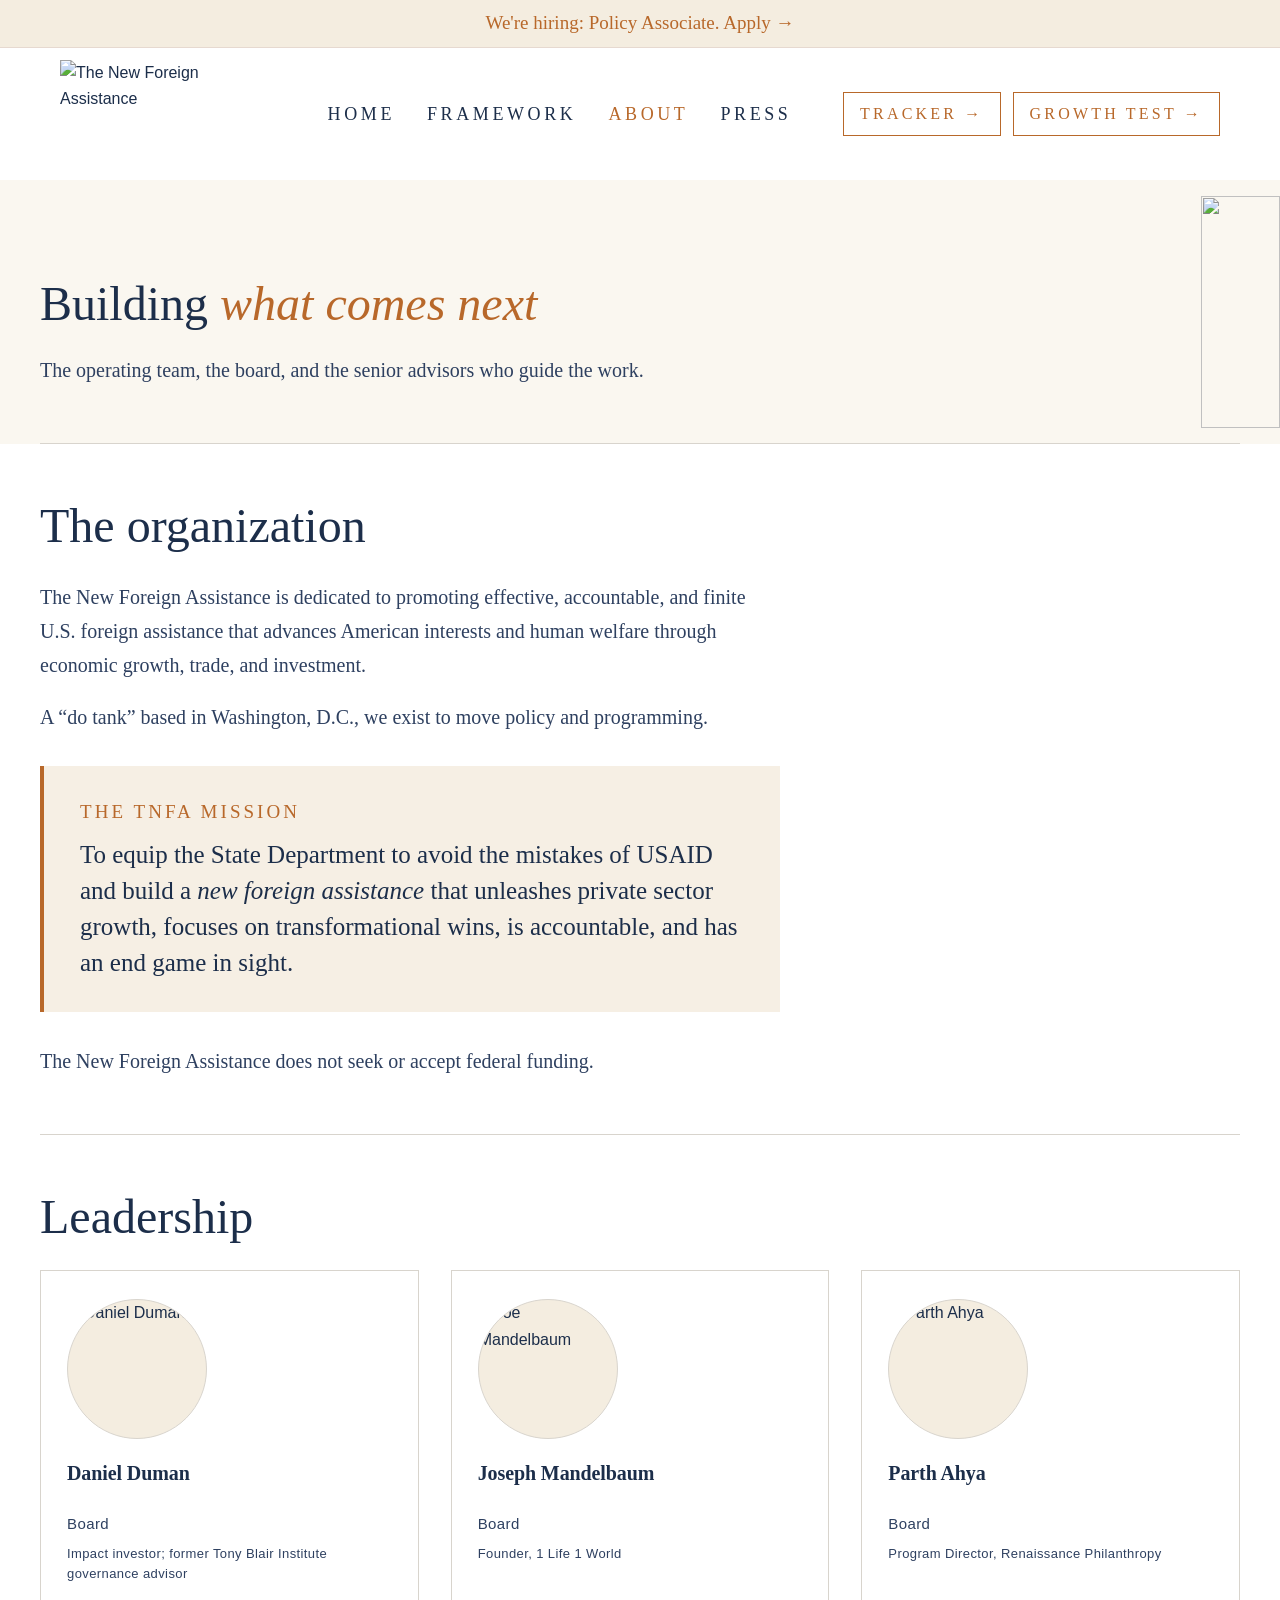
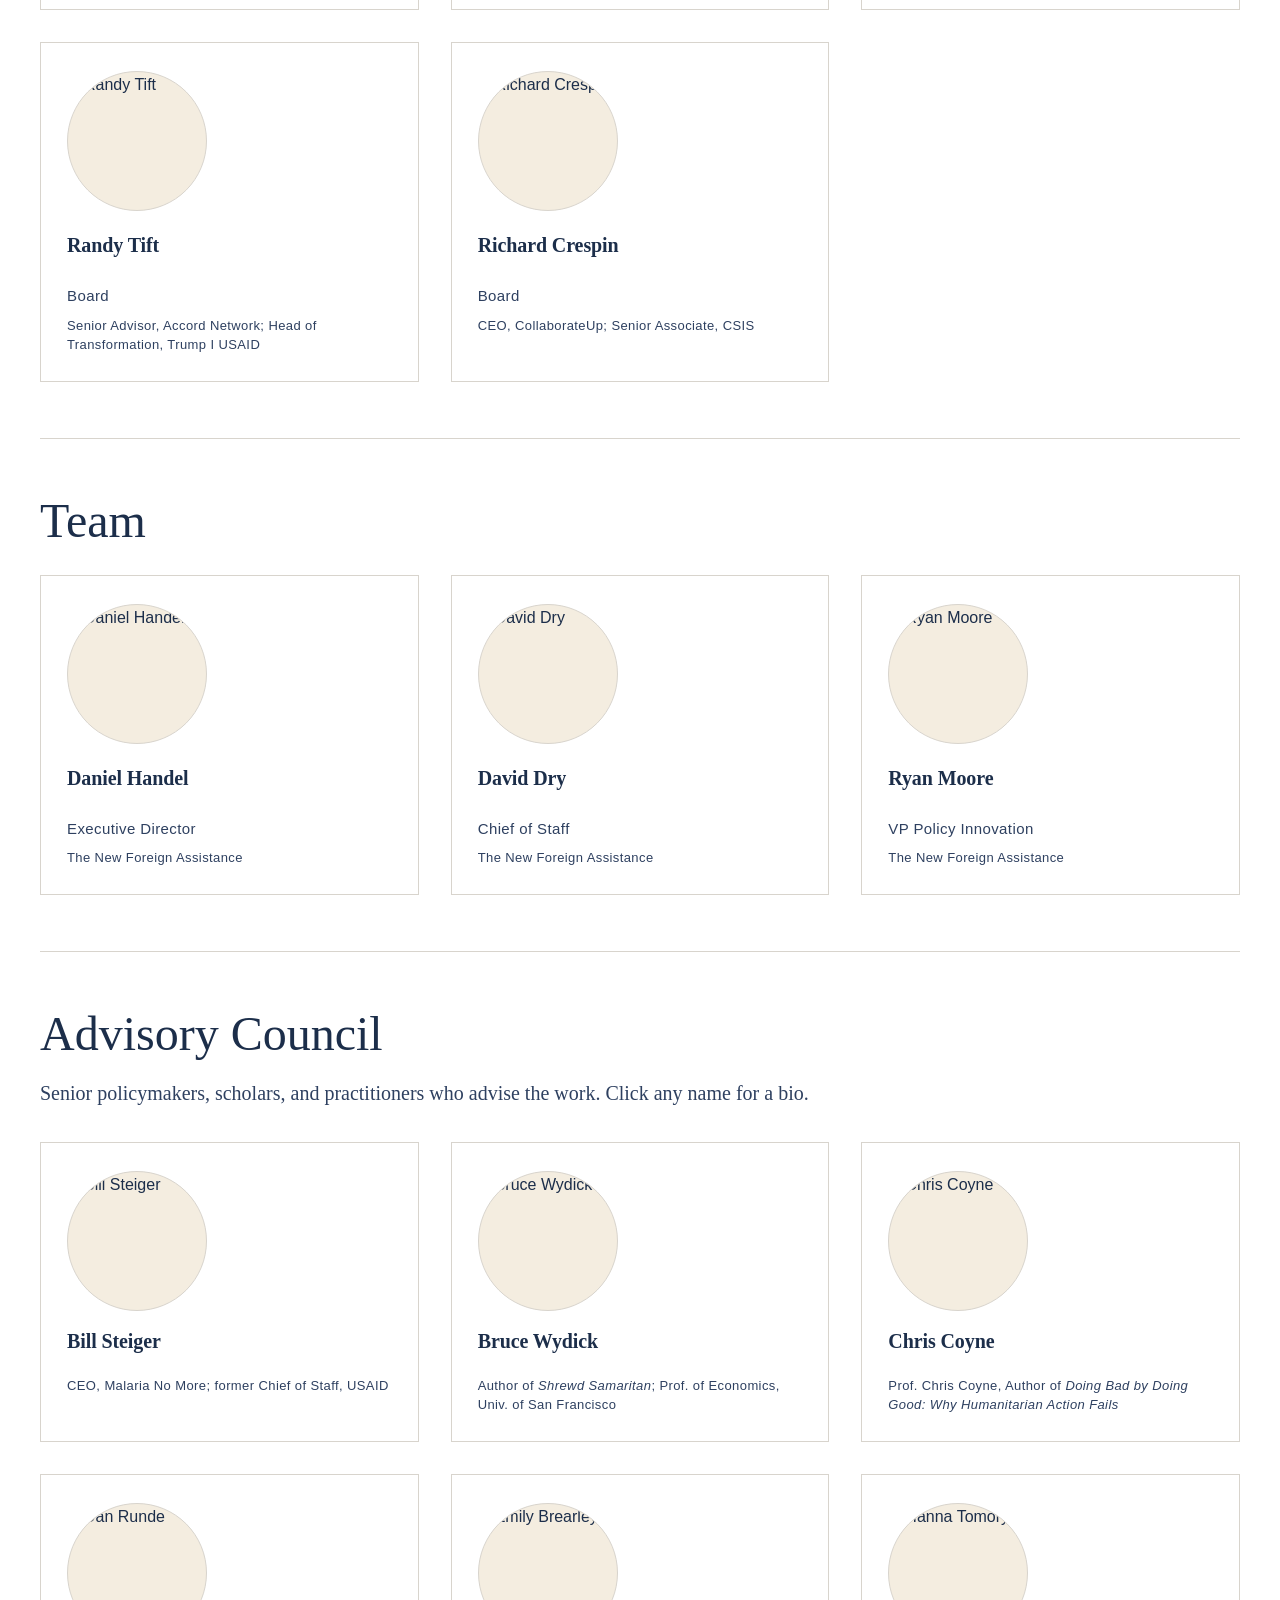
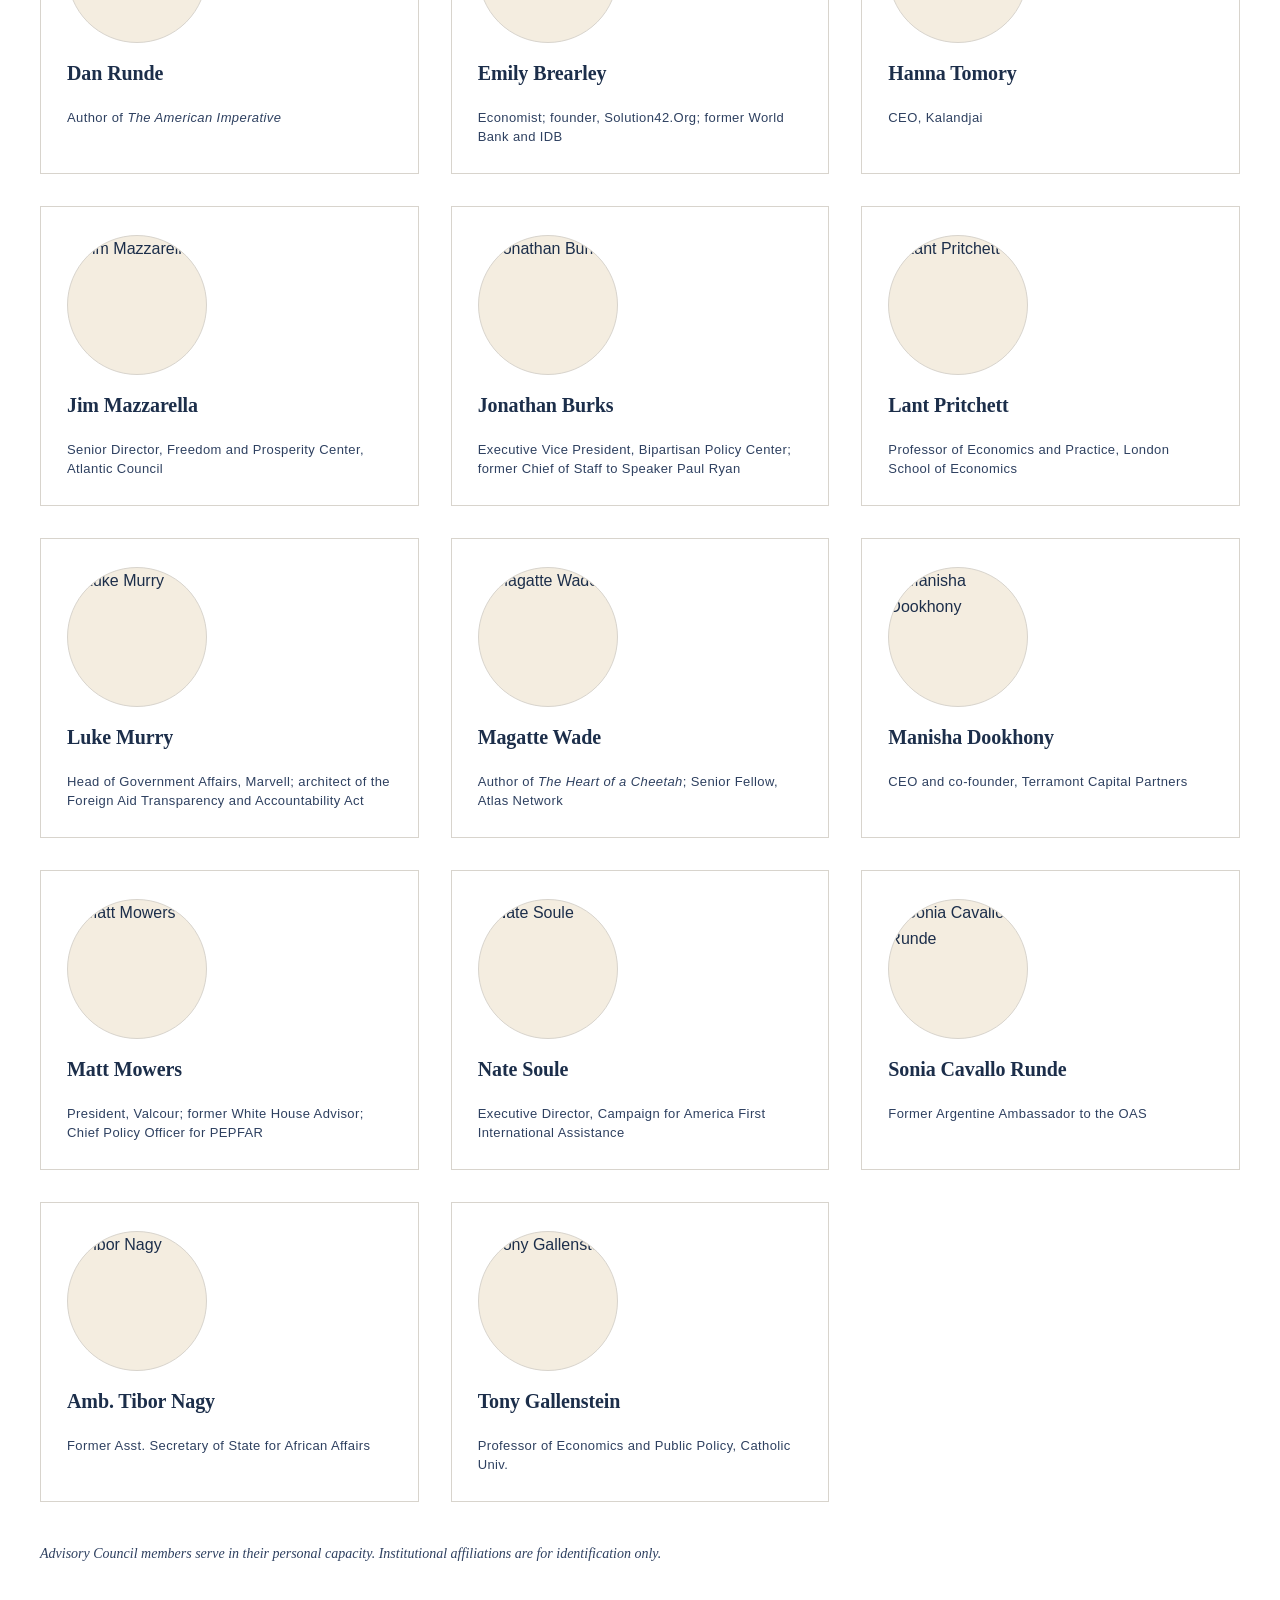
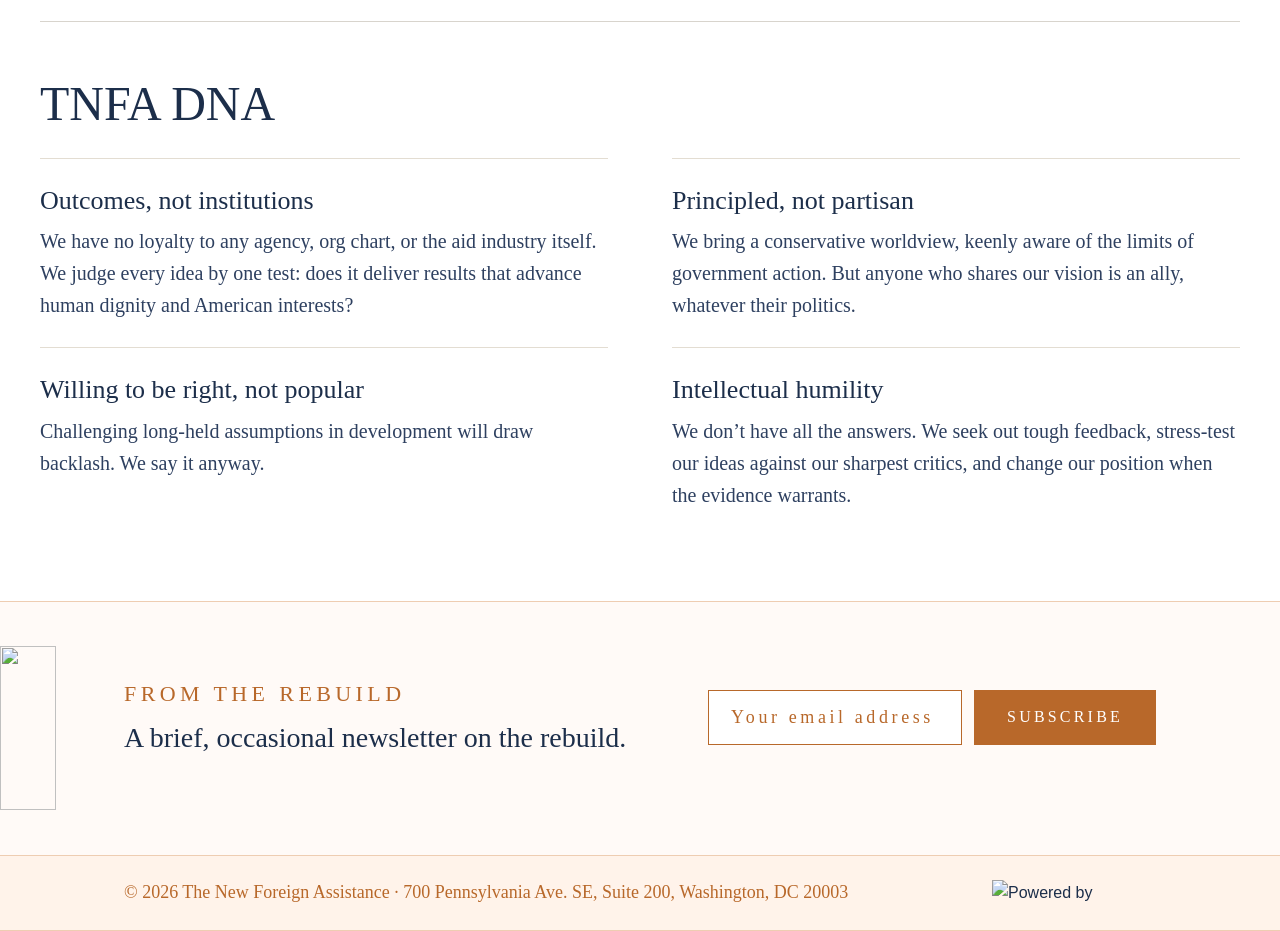
==== about.html @ 50e29a85 "A Growth Test button beside Tracker on every page, a Growth Test section on the home page, and a con" ====
<!DOCTYPE html>
<html lang="en">
<head>
<meta charset="UTF-8">
<script>document.documentElement.classList.add('js');</script>
<meta name="viewport" content="width=device-width, initial-scale=1.0">
<title>About — The New Foreign Assistance</title>
<link rel="canonical" href="https://thenewforeignassistance.org/about.html">
<meta name="description" content="The team, board, and advisory council behind The New Foreign Assistance — the conservative organization shaping U.S. foreign aid and foreign assistance policy under the current administration.">
<meta property="og:title" content="About — The New Foreign Assistance">
<meta property="og:description" content="The team, board, and advisory council behind The New Foreign Assistance — the conservative organization shaping U.S. foreign aid and foreign assistance policy under the current administration.">
<meta property="og:url" content="https://thenewforeignassistance.org/about.html">
<meta property="og:type" content="website">
<meta property="og:image" content="https://thenewforeignassistance.org/og-image.png">
<meta property="og:site_name" content="The New Foreign Assistance">
<meta name="twitter:card" content="summary_large_image">
<meta name="twitter:title" content="About — The New Foreign Assistance">
<meta name="twitter:description" content="The team, board, and advisory council behind The New Foreign Assistance — the conservative organization shaping U.S. foreign aid and foreign assistance policy under the current administration.">
<meta name="twitter:image" content="https://thenewforeignassistance.org/og-image.png">
<link rel="icon" type="image/jpeg" href="images/favicon-mark.jpg">
<link rel="apple-touch-icon" href="images/favicon-mark.jpg">
<link rel="preload" href="fonts/newsreader-normal-300700.woff2" as="font" type="font/woff2" crossorigin>
<link rel="preload" href="fonts/libertinus-serif-display-normal-400.woff2" as="font" type="font/woff2" crossorigin>
<link rel="stylesheet" href="css/styles.css">
<script src="js/analytics.js" defer></script>
<style>
  :root {
    --bg:       #faf7f0;
    --bg-alt:   #edeae4;
    --cream:    #fcf7eb;
    --bone:     #f4ede0;
    --white:    #ffffff;
    --ink:      #1c2e4a;
    --ink-light:#2e4060;
    --ink-dim:  #8a8a8a;
    --border:   #d8d4cd;
    --banner:   #1e3452;
    --amber:    #b8682a;
    --amber-mid:#9a5620;
    --amber-pale:#f5e6d4;
  }

  * { margin: 0; padding: 0; box-sizing: border-box; }
  html { scroll-behavior: smooth; }
  body {
    font-family: 'Inter', sans-serif;
    background: var(--bg);
    color: var(--ink);
    line-height: 1.65;
    -webkit-font-smoothing: antialiased;
  }

  /* ── HERO ── */
  .hero {
    background: var(--white);
    padding: 88px 40px 96px;
    border-bottom: 1px solid var(--border);
  }

  /* Hero right — tracker mini preview */
  .tracker-preview {
    background: var(--bg);
    border: 1px solid var(--border);
    border-radius: 6px;
    overflow: hidden;
  }

  /* ── SECTIONS ── */
  .section { padding: 64px 40px; }
  .section-inner { max-width: 1200px; margin: 0 auto; }
  .section-divider {
    border: none;
    border-top: 1px solid var(--border);
    max-width: 1200px;
    margin: 0 auto;
  }
  h2 {
    font-family: 'Newsreader', serif;
    font-size: 42px;
    font-weight: 500;
    line-height: 1.1;
    letter-spacing: normal;
    margin-bottom: 28px;
  }
  @media (min-width: 860px) {
    h2 { font-size: 48px; line-height: 1.08; }
  }

  /* ── MISSION ── */
  .mission-section { background: var(--bg); }

  /* ── PRINCIPLES ── */
  .principles-section { background: var(--white); }

  .principle-card {
    padding: 32px 26px;
    border-right: 1px solid var(--border);
    border-bottom: 1px solid var(--border);
    transition: background 0.15s;
  }
  .principle-card:hover { background: var(--bg); }
  .principle-card h3 {
    font-family: 'Newsreader', serif;
    font-size: 20px;
    font-weight: 600;
    line-height: 1.3;
    letter-spacing: -0.2px;
    margin-bottom: 12px;
    color: var(--ink);
  }
  .principle-num {
    font-family: 'Newsreader', serif;
    font-style: italic;
    font-weight: 500;
    color: var(--amber);
    margin-right: 0.35em;
    letter-spacing: -0.2px;
  }
  .principle-card p { font-size: 20px; color: var(--ink-light); line-height: 1.7; }

  /* Tracker-card principles */
  .principles-cards { display: flex; flex-direction: column; gap: 8px; }

  /* ── TRACKER CALLOUT ── */
  .tracker-callout-section { background: var(--bg); }

  /* ── WRITING ── */
  .writing-section { background: var(--bg); }

  /* ── ABOUT ── */
  .about-section { background: var(--white); }

  /* ── CONTACT ── */
  .contact-section {
    background: var(--bg-alt);
    padding: 72px 40px;
    text-align: center;
    border-top: 1px solid var(--border);
    border-bottom: 1px solid var(--border);
  }

  /* ── FOOTER ── */
  footer.legacy-footer {
    background: var(--bg);
    padding: 22px 40px;
    text-align: center;
    font-family: 'IBM Plex Mono', monospace;
    font-size: 10px;
    color: var(--ink-dim);
    letter-spacing: 0.5px;
  }

  /* ── FADE ── */
  html.js .fade-up {
    opacity: 0;
    transform: translateY(20px);
    transition: opacity 0.6s ease, transform 0.6s ease;
  }
  html.js .fade-up.visible { opacity: 1; transform: translateY(0); }

  /* ── MOBILE ── */
  @media (max-width: 860px) {
    .hero { padding: 56px 20px 64px; }
    .hero-inner { grid-template-columns: 1fr; gap: 40px; }
    .section { padding: 56px 20px; }
    .mission-grid, .about-grid { grid-template-columns: 1fr; gap: 40px; }
    .principles-grid { grid-template-columns: 1fr; }
    .pub-list li { grid-template-columns: 1fr; gap: 6px; }
    .contact-section { padding: 56px 20px; }
  }

  /* ── MISSION IDEA BLOCKS (right side) ── */
  .idea-block { padding: 26px 0; border-bottom: 1px solid var(--border); }

  /* ── ABOUT (org-first) ── */
  .org-prose { max-width: 740px; margin-bottom: 56px; }
  .org-prose p {
    font-family: 'Newsreader', serif;
    font-size: 20px;
    line-height: 1.7;
    color: var(--ink-light);
    margin-bottom: 18px;
  }
  .org-prose p:last-child { margin-bottom: 0; }

  /* ── BOARD ── */
  .board-block {
    padding-top: 56px;
    border-top: 1px solid var(--border);
    margin-bottom: 56px;
  }
  .board-block h2 { margin-top: 0; }
  /* Shared box for Leadership, Team, and Advisory Council cards. */
  .person-grid {
    display: grid;
    grid-template-columns: repeat(auto-fit, minmax(280px, 1fr));
    gap: 32px;
  }
  .board-role {
    font-family: 'Inter', sans-serif;
    font-size: 15px;
    font-weight: 500;
    letter-spacing: 0.4px;
    text-transform: none;
    color: var(--ink-light);
    margin-top: 4px;
  }
  .board-role-sub {
    font-family: 'Inter', sans-serif;
    font-size: 13px;
    font-weight: 500;
    color: var(--ink-light);
    letter-spacing: 0.4px;
    display: block;
    margin-top: 7px;
    line-height: 1.5;
  }
  .board-name {
    font-family: 'Newsreader', serif;
    font-size: 20px;
    font-weight: 600;
    color: var(--ink);
    letter-spacing: -0.1px;
  }

  /* ── ADVISORY BLOCK (nested under About) ── */
  .advisory-block {
    padding-top: 56px;
    border-top: 1px solid var(--border);
    margin-top: 56px;
  }
  .advisory-block h2 { margin-top: 0; }
  .advisory-block .advisory-intro { margin: -12px 0 32px; }

  /* ── FORTHCOMING PUB ── */
  .pub-forthcoming {
    color: var(--ink) !important;
    cursor: default;
    border-bottom: 1px dashed var(--border);
    padding-bottom: 1px;
  }

  /* ── MISSION BOX ── */
  .mission-box { margin: 32px 0; padding: 24px 26px; background: #f6efe4; border-left: 4px solid #b8682a; }
  .org-prose .mission-box__label { margin: 0 0 8px; font-family: 'Libertinus Serif Display', 'Newsreader', serif; font-size: 17px; letter-spacing: .16em; text-transform: uppercase; color: #b8682a; }
  .org-prose .mission-box__text { margin: 0; font-family: 'Newsreader', serif; font-size: 22px; line-height: 1.45; color: #1c2e4a; }
  @media (min-width: 860px) { .mission-box { padding: 30px 36px; } .org-prose .mission-box__label { font-size: 19px; } .org-prose .mission-box__text { font-size: 25px; } }
  /* ── TNFA DNA ── */
  .dna-list { display: grid; gap: 0; border-top: 1px solid #e3ddd2; }
  .dna-item { padding: 22px 0; border-bottom: 1px solid #e3ddd2; }
  .dna-item h3 { margin: 0 0 8px; font-family: 'Newsreader', serif; font-weight: 500; font-size: 22px; line-height: 1.25; color: #1c2e4a; }
  .dna-item p { margin: 0; font-family: 'Newsreader', serif; font-size: 18px; line-height: 1.6; color: var(--ink-light); }
  @media (min-width: 860px) {
    .dna-list { grid-template-columns: 1fr 1fr; column-gap: 64px; border-top: 0; }
    .dna-item { padding: 26px 0; border-top: 1px solid #e3ddd2; border-bottom: 0; }
    .dna-item h3 { font-size: 26px; }
    .dna-item p { font-size: 20px; }
  }
  /* ── ADVISORY COUNCIL ── */
  .advisory-section { background: var(--bone); }
  .advisory-intro {
    font-family: 'Newsreader', serif;
    font-size: 20px;
    line-height: 1.7;
    color: var(--ink-light);
    max-width: 960px;
    text-wrap: balance;
    margin-bottom: 48px;
  }
  .advisor-grid { margin-bottom: 40px; }
  .person-card {
    background: transparent;
    border: 1px solid var(--border);
    border-radius: 0;
    padding: 28px 26px 26px;
    text-align: left;
    cursor: pointer;
    font: inherit;
    transition: border-color .18s ease, background .18s ease;
    display: flex;
    flex-direction: column;
    align-items: stretch;
    gap: 18px;
  }
  .person-card > .person-photo { align-self: flex-start; }
  .person-card:hover,
  .flip-card:hover .person-card,
  .flip-card:hover .flip-card-back {
    border-color: var(--amber);
    background: rgba(184,104,42,0.03);
  }
  .advisor-card:focus-visible {
    outline: 2px solid var(--amber);
    outline-offset: 3px;
  }
  .person-photo {
    width: 140px;
    height: 140px;
    border-radius: 50%;
    background: var(--bone);
    border: 1px solid var(--border);
    flex-shrink: 0;
    object-fit: cover;
    display: block;
    transition: background .18s ease, border-color .18s ease;
  }
  .advisor-avatar {
    display: flex;
    align-items: center;
    justify-content: center;
    overflow: hidden;
  }
  .advisor-avatar img {
    width: 100%;
    height: 100%;
    object-fit: cover;
    display: block;
  }
  .person-card:hover .person-photo,
  .flip-card:hover .person-photo {
    background: var(--white);
    border-color: var(--amber);
  }
  .advisor-initials {
    font-family: 'Newsreader', serif;
    font-size: 38px;
    font-weight: 600;
    color: var(--ink);
    letter-spacing: -0.3px;
  }
  .advisor-name {
    font-family: 'Newsreader', serif;
    font-size: 20px;
    font-weight: 600;
    color: var(--ink);
    line-height: 1.25;
    letter-spacing: -0.1px;
  }
  .advisor-affil {
    font-family: 'Inter', sans-serif;
    font-size: 13px;
    font-weight: 500;
    letter-spacing: 0.4px;
    text-transform: none;
    color: var(--ink-light);
    line-height: 1.5;
    margin-top: 4px;
  }
  .advisory-footnote {
    font-family: 'Newsreader', serif;
    font-size: 14px;
    color: var(--ink-light);
    font-style: italic;
    margin-top: 16px;
  }

  /* ── ADVISOR MODAL ── */
  .advisor-modal {
    position: fixed;
    inset: 0;
    z-index: 1000;
    display: none;
    align-items: center;
    justify-content: center;
    padding: 24px;
  }
  .advisor-modal.open { display: flex; }
  .modal-backdrop {
    position: absolute;
    inset: 0;
    background: rgba(28,46,74,0.55);
    backdrop-filter: blur(2px);
    cursor: pointer;
  }
  .modal-card {
    position: relative;
    background: var(--white);
    border-radius: 8px;
    max-width: 520px;
    width: 100%;
    max-height: 85vh;
    overflow-y: auto;
    padding: 40px 36px 32px;
    box-shadow: 0 20px 60px rgba(28,46,74,0.25);
    animation: modalRise .25s cubic-bezier(.2,.7,.2,1);
  }
  @keyframes modalRise {
    from { opacity: 0; transform: translateY(12px); }
    to { opacity: 1; transform: translateY(0); }
  }
  .modal-close {
    position: absolute;
    top: 12px;
    right: 12px;
    background: transparent;
    border: none;
    width: 36px;
    height: 36px;
    font-size: 24px;
    line-height: 1;
    color: var(--ink-light);
    cursor: pointer;
    border-radius: 4px;
    transition: background .15s ease, color .15s ease;
  }
  .modal-close:hover { background: var(--bone); color: var(--ink); }
  @media (max-width: 600px) {
    .advisor-modal { padding: 12px; }
    .modal-card { padding: 24px 20px 20px; max-height: 90vh; }
    .modal-avatar { width: 96px; height: 96px; }
    .modal-avatar .advisor-initials { font-size: 32px; }
    .modal-name { font-size: 22px !important; }
    .modal-bio { font-size: 15px !important; line-height: 1.55; }
    .modal-close { width: 40px; height: 40px; font-size: 28px; }
  }
  .modal-avatar {
    width: 140px;
    height: 140px;
    border-radius: 50%;
    background: var(--bone);
    border: 1px solid var(--border);
    display: flex;
    align-items: center;
    justify-content: center;
    overflow: hidden;
    margin-bottom: 20px;
  }
  .modal-avatar img { width: 100%; height: 100%; object-fit: cover; display: block; }
  .modal-avatar .advisor-initials { font-size: 42px; }
  .modal-name {
    font-family: 'Newsreader', serif;
    font-size: 26px;
    font-weight: 700;
    color: var(--ink);
    letter-spacing: -0.3px;
    margin-bottom: 4px;
  }
  .modal-affil {
    font-family: 'Inter', sans-serif;
    font-size: 12px;
    font-weight: 500;
    letter-spacing: 0.7px;
    text-transform: uppercase;
    color: var(--amber-mid);
    margin-bottom: 20px;
  }
  .modal-bio {
    font-family: 'Newsreader', serif;
    font-size: 16px;
    line-height: 1.65;
    color: var(--ink-light);
  }
  .modal-placeholder {
    margin-top: 16px;
    font-family: 'Inter', sans-serif;
    font-size: 12px;
    font-style: italic;
    color: var(--ink-light);
    opacity: 0.7;
  }

  /* ── MISSION MASTHEAD ── */
  .mission-masthead {
    font-family: 'Newsreader', serif;
    font-size: clamp(28px, 4.4vw, 52px);
    font-weight: 500;
    line-height: 1.18;
    letter-spacing: -0.6px;
    color: var(--ink);
    margin: 20px 0 64px;
    max-width: 1050px;
  }
  @media (max-width: 720px) {
    .diagnosis-grid { grid-template-columns: 1fr; gap: 32px; }
  }

  /* ── PUBLICATIONS ── */
  .publications-intro {
    font-family: 'Newsreader', serif;
    font-size: 20px;
    line-height: 1.7;
    color: var(--ink-light);
    max-width: 720px;
    margin-bottom: 56px;
  }

  /* Documents */
  .cover-navy  { background: var(--ink); border-color: var(--ink); }

  /* ── FOOTER ── */
  .site-footer {
    background: var(--ink);
    color: var(--cream);
    padding: 72px 40px 36px;
    margin: 0;
  }
  .footer-inner {
    max-width: 1200px;
    margin: 0 auto;
  }
  .footer-newsletter {
    padding-bottom: 40px;
    border-bottom: 1px solid rgba(252,247,235,0.12);
    margin-bottom: 28px;
  }
  .legacy-newsletter-eyebrow {
    font-family: 'Inter', sans-serif;
    font-size: 10px;
    font-weight: 500;
    letter-spacing: 0.7px;
    text-transform: uppercase;
    color: var(--ink-light);
    margin-bottom: 16px;
  }
  .legacy-newsletter-headline {
    font-family: 'Newsreader', serif;
    font-size: clamp(22px, 2.8vw, 30px);
    font-weight: 500;
    line-height: 1.22;
    letter-spacing: -0.3px;
    color: var(--cream);
    margin: 0 0 26px;
    max-width: 640px;
  }
  .legacy-newsletter-form {
    display: flex;
    gap: 10px;
    flex-wrap: wrap;
    max-width: 500px;
  }
  .legacy-newsletter-input {
    flex: 1;
    min-width: 220px;
    font-family: 'Inter', sans-serif;
    font-size: 14px;
    padding: 13px 16px;
    background: rgba(252,247,235,0.06);
    border: 1px solid rgba(252,247,235,0.18);
    color: var(--cream);
    border-radius: 4px;
    transition: border-color .15s ease, background .15s ease;
  }
  .legacy-newsletter-input::placeholder { color: rgba(252,247,235,0.4); }
  .legacy-newsletter-input:focus {
    outline: none;
    border-color: var(--amber);
    background: rgba(252,247,235,0.10);
  }
  .legacy-newsletter-submit {
    font-family: 'IBM Plex Mono', monospace;
    font-size: 12px;
    letter-spacing: 1.2px;
    text-transform: uppercase;
    padding: 13px 22px;
    background: var(--amber);
    color: var(--ink);
    border: none;
    border-radius: 4px;
    cursor: pointer;
    font-weight: 500;
    transition: background .15s ease, transform .15s ease;
  }
  .legacy-newsletter-submit:hover {
    background: #cf7d36;
    transform: translateY(-1px);
  }
  .legacy-newsletter-thanks {
    font-family: 'Inter', sans-serif;
    font-size: 14px;
    color: var(--amber-mid);
    margin-top: 14px;
    display: none;
  }
  .legacy-newsletter-thanks.show { display: block; }
  .footer-bottom {
    font-family: 'IBM Plex Mono', monospace;
    font-size: 11px;
    letter-spacing: 0.5px;
    color: rgba(252,247,235,0.55);
    display: flex;
    gap: 10px;
    flex-wrap: wrap;
    align-items: center;
  }
  .footer-sep { opacity: 0.4; }
  /* Shared footer helpers (match home/framework) */
  @media (min-width: 1280px) { .nl-oneline { white-space: nowrap; } }
  .balance-wrap { text-wrap: balance; }
  /* Footer legal line: break only between org and address on desktop; org / street / city on mobile */
  .footer-legal { letter-spacing: normal !important; }
  .footer-legal .fl-chunk { white-space: nowrap; }
  @media (min-width: 860px) { .footer-legal .fl-addr { white-space: nowrap; } }
  @media (max-width: 859px) { .footer-legal { font-size: 15px !important; } }
  .intro-stripes { display: none; }
  @media (min-width: 860px) { .intro-stripes { display: block; } }
</style>

<style>
  /* ── PAGE INTROS (shared) ── */
  .page-intro {
    padding: 80px 40px 56px;
    background: var(--bg);
  }
  .page-intro-inner {
    max-width: 1200px;
    margin: 0 auto;
  }
  .page-h1 {
    font-family: 'Newsreader', serif;
    font-size: 42px;
    font-weight: 500;
    line-height: 1.1;
    letter-spacing: normal;
    color: var(--ink);
    margin: 18px 0 24px;
  }
  @media (min-width: 860px) {
    .page-h1 { font-size: 48px; line-height: 1.08; }
  }
  .page-h1 em {
    font-style: italic;
    color: var(--amber);
    font-weight: 500;
  }
  .page-lead {
    font-family: 'Newsreader', serif;
    font-size: 20px;
    line-height: 1.7;
    color: var(--ink-light);
    max-width: 720px;
  }
  @media (max-width: 720px) {
    .page-intro { padding: 56px 20px 40px; }
  }

  /* ── AGENDA PAGE ── */
  .agenda-section {
    padding: 80px 40px;
    border-top: 1px solid var(--border);
  }
  .agenda-section.intro-block {
    background: var(--bone);
    border-top: none;
  }
  .agenda-inner {
    max-width: 880px;
    margin: 0 auto;
  }
  .roman-numeral {
    font-family: 'Newsreader', serif;
    font-style: italic;
    font-size: clamp(48px, 6vw, 76px);
    line-height: 1;
    color: var(--amber);
    margin-bottom: 18px;
    letter-spacing: -0.5px;
    font-weight: 400;
  }
  .agenda-subsection .letter {
    font-family: 'IBM Plex Mono', monospace;
    font-size: 11px;
    color: var(--amber-mid);
    letter-spacing: 1.8px;
    margin-bottom: 8px;
    text-transform: uppercase;
  }
  @media (max-width: 720px) {
    .agenda-section { padding: 56px 20px; }
  }

  /* About section: real top padding for breathing room between header and "The Organization" */
  .about-section { padding-top: 56px; }
  .about-section > .section-inner > h2:first-child { margin-top: 0; }

  /* ── WORK BLOCK (From Principle to Policy) ── */
  .work-block {
    padding-top: 56px;
    border-top: 1px solid var(--border);
    margin-top: 56px;
    margin-bottom: 56px;
  }
  .work-block h2 { margin-top: 0; }
  .work-intro {
    font-family: 'Newsreader', serif;
    font-size: 20px;
    line-height: 1.7;
    color: var(--ink-light);
    max-width: 640px;
    margin: -12px 0 32px;
  }
  .work-block .principles-grid {
    border-left: 1px solid var(--border);
    border-top: 1px solid var(--border);
  }

  /* ── LEADERSHIP FLIP CARDS ── */
  .flip-card {
    background: transparent;
    border: none;
    padding: 0;
    perspective: 1000px;
    font: inherit;
    cursor: pointer;
    width: 100%;
    height: 100%;
    display: flex;
    flex-direction: column;
    align-self: stretch;
  }
  .flip-card:focus-visible {
    outline: 2px solid var(--amber);
    outline-offset: 3px;
  }
  .flip-card-inner {
    position: relative;
    display: flex;
    flex-direction: column;
    flex: 1 1 auto;
    width: 100%;
    height: 100%;
    transition: transform 0.65s cubic-bezier(.2,.7,.2,1);
    transform-style: preserve-3d;
  }
  .flip-card.flipped .flip-card-inner { transform: rotateY(180deg); }
  .flip-card-front {
    position: relative;
    flex: 1 1 auto;
    -webkit-backface-visibility: hidden;
    backface-visibility: hidden;
    justify-content: flex-start;
  }
  .flip-card-back {
    position: absolute;
    inset: 0;
    border: 1px solid var(--border);
    border-radius: 0;
    padding: 28px 26px 26px;
    background: var(--bone);
    -webkit-backface-visibility: hidden;
    backface-visibility: hidden;
    display: flex;
    flex-direction: column;
    justify-content: flex-start;
    text-align: left;
    transition: border-color .18s ease, background .18s ease;
    transform: rotateY(180deg);
    overflow-y: auto;
  }
  .flip-card-front .board-text {
    display: flex;
    flex-direction: column;
    gap: 18px;
    flex: none;
    min-width: 0;
  }
  .flip-card-front .board-name {
    font-family: 'Newsreader', serif;
    font-size: 20px;
    font-weight: 600;
    color: var(--ink);
    letter-spacing: -0.1px;
  }
  .flip-back-name {
    font-family: 'Newsreader', serif;
    font-size: 15px;
    font-weight: 600;
    color: var(--ink);
    margin-bottom: 8px;
    letter-spacing: -0.1px;
    padding-bottom: 8px;
    border-bottom: 1px solid var(--border);
  }
  .flip-back-bio {
    font-family: 'Newsreader', serif;
    font-size: 13px;
    line-height: 1.5;
    color: var(--ink);
    margin: 0;
  }
  .flip-back-bio em { font-style: italic; }
  .flip-card:focus-visible {
    outline: 2px solid var(--amber);
    outline-offset: 4px;
    border-radius: 6px;
  }
</style>
<style id="design-polish">
  /* ── DESIGN POLISH (craft layer) ── */
  html { scroll-behavior: smooth; }
  body { -webkit-font-smoothing: antialiased; -moz-osx-font-smoothing: grayscale; text-rendering: optimizeLegibility; }
  h1, h2, h3 { text-wrap: balance; }
  p { text-wrap: pretty; }
  [id] { scroll-margin-top: 5.5rem; }
  @media (min-width: 860px) {
    [id] { scroll-margin-top: 9.5rem; }
  }
  ::selection { background: var(--amber); color: #fff; }
  a:focus-visible, button:focus-visible, input:focus-visible, [tabindex]:focus-visible {
    outline: 2px solid var(--amber); outline-offset: 3px; border-radius: 2px;
  }
  a { text-underline-offset: 0.18em; text-decoration-thickness: 1px; }
  @media (prefers-reduced-motion: reduce) {
    html { scroll-behavior: auto; }
    html.js .fade-up { opacity: 1 !important; transform: none !important; }
    *, *::before, *::after { transition-duration: 0.01ms !important; animation-duration: 0.01ms !important; }
  }
</style>
</head>
<body>

<!-- HEADER -->
<a class="unga-banner" href="https://apply.workable.com/the-new-foreign-assistance/j/FB6B3D0FB0/" target="_blank" rel="noopener">
  <span class="unga-banner__inner">
    <span class="unga-banner__title">We&#39;re hiring: Policy Associate. Apply →</span>
  </span>
</a>

<header id="siteHeader" class="site-header sticky top-0 z-50 tablet:min-h-[132px]">
  <div class="mx-auto flex max-w-page items-center justify-between gap-4 px-5 pt-5 pb-6 tablet:px-[60px] tablet:pt-3 tablet:pb-3">
    <a href="/" class="flex shrink-0 items-center gap-2" aria-label="The New Foreign Assistance home">
      <img src="images/logo.webp" alt="The New Foreign Assistance" width="216" height="108" class="h-[60px] w-[119px] object-contain tablet:h-[108px] tablet:w-[216px]">
    </a>

    <nav class="hidden items-center gap-8 tablet:flex" aria-label="Primary">
      <a href="/" class="font-libertinus text-lg uppercase tracking-nav text-ink transition-colors hover:text-amber">Home</a>
      <a href="framework.html" class="font-libertinus text-lg uppercase tracking-nav text-ink transition-colors hover:text-amber">Framework</a>
      <a href="about.html" class="font-libertinus text-lg uppercase tracking-nav text-amber">About</a>
      <a href="press.html" class="font-libertinus text-lg uppercase tracking-nav text-ink transition-colors hover:text-amber">Press</a>
    </nav>

    <div class="header-ctas hidden items-center gap-3 tablet:flex">
      <a href="tracker.html" class="hidden border border-amber px-4 py-2 font-libertinus text-[16px] uppercase tracking-nav text-amber transition-colors hover:bg-amber hover:text-white tablet:inline-flex">Tracker →</a>
      <a href="https://growthtest.thenewforeignassistance.org/" class="header-gt border border-amber px-4 py-2 font-libertinus text-[16px] uppercase tracking-nav text-amber transition-colors hover:bg-amber hover:text-white">Growth Test →</a>
    </div>

    <button type="button" id="menuToggle" class="inline-flex h-10 w-10 items-center justify-center text-ink tablet:hidden" aria-expanded="false" aria-controls="mobileMenu" aria-label="Open menu">
      <img src="images/icon-menu.svg" alt="" class="h-6 w-6" width="24" height="24">
    </button>
  </div>
</header>

<!-- Mobile menu — Figma Home - Mobile - Menu (350:5411): full-screen overlay -->
<div id="mobileMenu" class="mobile-menu fixed inset-0 z-[60] bg-cream tablet:hidden" hidden aria-hidden="true">
  <button type="button" id="menuClose" class="absolute right-[15px] top-4 z-10 inline-flex h-10 w-10 items-center justify-center text-ink" aria-label="Close menu">
    <img src="images/icon-close.svg" alt="" class="h-6 w-6" width="24" height="24">
  </button>
  <nav class="mobile-menu__nav pointer-events-none flex h-full flex-col items-center px-5 pt-[133px]" aria-label="Mobile">
    <div class="pointer-events-auto flex w-full flex-col items-center">
    <a href="/" class="font-libertinus text-lg uppercase leading-[61px] tracking-[3.6px] text-ink">Home</a>
    <a href="framework.html" class="font-libertinus text-lg uppercase leading-[61px] tracking-[3.6px] text-ink">Framework</a>
    <a href="about.html" class="font-libertinus text-lg uppercase leading-[61px] tracking-[3.6px] text-amber">About</a>
    <a href="press.html" class="font-libertinus text-lg uppercase leading-[61px] tracking-[3.6px] text-ink">Press</a>
    <a href="tracker.html" class="mt-[34px] inline-flex h-[55px] w-[168px] items-center justify-center gap-2 border border-amber bg-white font-libertinus text-[16px] uppercase tracking-[3.2px] text-amber">Tracker →</a>
    <a href="https://growthtest.thenewforeignassistance.org/" class="mt-[34px] inline-flex h-[55px] w-[168px] items-center justify-center gap-2 border border-amber bg-white font-libertinus text-[16px] uppercase tracking-[3.2px] text-amber" style="width:auto;min-width:168px;padding:0 20px;margin-top:14px;white-space:nowrap">Growth Test →</a>
    </div>
  </nav>
</div>

<!-- PAGE INTRO -->
<section class="page-intro" style="position:relative;overflow:hidden">
  <img src="images/decor-bars-right.svg" alt="" aria-hidden="true" width="79" height="232" class="pointer-events-none absolute right-0 intro-stripes" style="top:50%;transform:translateY(-50%);width:79px;height:232px;max-width:none;z-index:5">
  <div class="page-intro-inner fade-up">
    <h1 class="page-h1">Building <em>what comes next</em></h1>
    <p class="page-lead">The operating team, the board, and the senior advisors who guide the work.</p>
  </div>
</section>

<hr class="section-divider">

<!-- ABOUT (org + board + staff + advisory) -->
<section class="section about-section" id="about">
  <div class="section-inner fade-up">
    <h2>The organization</h2>
    <div class="org-prose">
      <p>The New Foreign Assistance is dedicated to promoting effective, accountable, and finite U.S. foreign assistance that advances American interests and human welfare through economic growth, trade, and investment.</p>
      <p>A &#8220;do tank&#8221; based in Washington, D.C., we exist to move policy and programming.</p>
      <aside class="mission-box" aria-label="The TNFA mission">
        <p class="mission-box__label">The TNFA Mission</p>
        <p class="mission-box__text">To equip the State Department to avoid the mistakes of USAID and build a <em>new foreign assistance</em> that unleashes private sector growth, focuses on transformational wins, is accountable, and has an end game in sight.</p>
      </aside>
      <p>The New Foreign Assistance does not seek or accept federal funding.</p>
    </div>

    

    <div class="board-block">
      <h2>Leadership</h2>
      <div class="person-grid board-grid">
        <button type="button" class="flip-card">
          <div class="flip-card-inner">
            <div class="person-card flip-card-front">
              <img src="images/daniel-duman.webp" alt="Daniel Duman" class="person-photo leader-photo" loading="lazy">
              <div class="board-text">
                <div class="board-name">Daniel Duman</div>
                <div class="board-role">Board<br><span class="board-role-sub">Impact investor; former Tony Blair Institute governance advisor</span></div>
              </div>
            </div>
            <div class="flip-card-back">
              <div class="flip-back-name">Daniel Duman</div>
              <p class="flip-back-bio">Over 35 years of structured and private finance experience. Advisor at Total Impact Capital, where he focuses on closing the capital gap in emerging markets. Previously built an advisory and private equity practice closing over $750 million in financings. Served as a Governance Advisor to the Government of Rwanda on behalf of the Tony Blair Institute, focused on the Kigali Innovation City and the $250 million Angaza Innovation Fund. Earlier experience in USAID's Global Health Bureau. BA from NYU, MA from Columbia SIPA, MSc in International Development Management from LSE.</p>
            </div>
          </div>
        </button>
        <button type="button" class="flip-card">
          <div class="flip-card-inner">
            <div class="person-card flip-card-front">
              <img src="images/joe-mandelbaum.jpg" alt="Joe Mandelbaum" class="person-photo leader-photo" loading="lazy">
              <div class="board-text">
                <div class="board-name">Joseph Mandelbaum</div>
                <div class="board-role">Board<br><span class="board-role-sub">Founder, 1 Life 1 World</span></div>
              </div>
            </div>
            <div class="flip-card-back">
              <div class="flip-back-name">Joseph Mandelbaum</div>
              <p class="flip-back-bio">Founder of 1 Life 1 World. Works to connect private capital, philanthropy, industry, government, and faith-based organizations around the partnerships and infrastructure needed to ensure that life-saving programs don’t collapse in the gap — and that the restructuring of American foreign assistance results in something more accountable, more effective, and more durable than what came before.</p>
            </div>
          </div>
        </button>
        <button type="button" class="flip-card">
          <div class="flip-card-inner">
            <div class="person-card flip-card-front">
              <img src="images/parth-ahya.webp" alt="Parth Ahya" class="person-photo leader-photo" loading="lazy">
              <div class="board-text">
                <div class="board-name">Parth Ahya</div>
                <div class="board-role">Board<br><span class="board-role-sub">Program Director, Renaissance Philanthropy</span></div>
              </div>
            </div>
            <div class="flip-card-back">
              <div class="flip-back-name">Parth Ahya</div>
              <p class="flip-back-bio">Program Director at Renaissance Philanthropy, where he advises major donors on their philanthropic giving. Previously managed a portfolio of grantmaking programs at Schmidt Futures, a philanthropic initiative of former Google CEO Eric Schmidt and Wendy Schmidt. Prior to that, founded and led Taimaka, a nonprofit treating acute malnutrition in children and developing new approaches to treatment. BA in Philosophy and Theology with First Class Honours from the University of Oxford. Fellow of the Royal Society of the Arts and Interact.</p>
            </div>
          </div>
        </button>
        <button type="button" class="flip-card">
          <div class="flip-card-inner">
            <div class="person-card flip-card-front">
              <img src="images/randy-tift.webp" alt="Randy Tift" class="person-photo leader-photo" loading="lazy">
              <div class="board-text">
                <div class="board-name">Randy Tift</div>
                <div class="board-role">Board<br><span class="board-role-sub">Senior Advisor, Accord Network; Head of Transformation, Trump I USAID</span></div>
              </div>
            </div>
            <div class="flip-card-back">
              <div class="flip-back-name">Randy Tift</div>
              <p class="flip-back-bio">Three decades in international development across strategy, policy, operations, and innovation, for both U.S. Government and non-governmental partners. A senior Trump administration appointee at USAID, and previously Senior Policy Director at World Vision in Washington, DC. Led field-based U.S. foreign assistance programs for over a decade. Currently senior advisor to the Accord Network, an association of nearly 170 Christian relief and development organizations working globally.</p>
            </div>
          </div>
        </button>
        <button type="button" class="flip-card">
          <div class="flip-card-inner">
            <div class="person-card flip-card-front">
              <img src="images/richard-crespin.webp" alt="Richard Crespin" class="person-photo leader-photo" loading="lazy">
              <div class="board-text">
                <div class="board-name">Richard Crespin</div>
                <div class="board-role">Board<br><span class="board-role-sub">CEO, CollaborateUp; Senior Associate, CSIS</span></div>
              </div>
            </div>
            <div class="flip-card-back">
              <div class="flip-back-name">Richard Crespin</div>
              <p class="flip-back-bio">CEO of CollaborateUp, where he leads the Blended Finance Practice, helping businesses, governments, and investors co-finance solutions in emerging markets. Built a $3 billion pipeline of investable deals in Southern Africa in critical minerals, infrastructure, agriculture, and energy, and designed a multimillion-dollar revolving debt fund in Latin America. Senior Associate at CSIS, where he helped lead the commission that shaped the BUILD Act, creating the U.S. International Development Finance Corporation. Former adjunct professor at The George Washington University. Alumnus of The George Washington University and Harvard Business School.</p>
            </div>
          </div>
        </button>
        </div>
    </div>

    <div class="board-block" id="team">
      <h2>Team</h2>
      <!-- Order: Executive Director first, then everyone else alphabetical by first name. Leadership and Advisory Council: alphabetical by first name. -->
      <div class="person-grid board-grid">
        <button type="button" class="flip-card">
          <div class="flip-card-inner">
            <div class="person-card flip-card-front">
              <img src="images/daniel-handel.webp" alt="Daniel Handel" class="person-photo leader-photo" width="140" height="140" loading="lazy">
              <div class="board-text">
                <div class="board-name">Daniel Handel</div>
                <div class="board-role">Executive Director<br><span class="board-role-sub">The New Foreign Assistance</span></div>
              </div>
            </div>
            <div class="flip-card-back">
              <div class="flip-back-name">Daniel Handel</div>
              <p class="flip-back-bio">Eleven years as a USAID Foreign Service economist, serving in Nicaragua, Rwanda, and Washington. Created the agency's cash benchmarking initiative, examining whether typical programs outperformed simply giving beneficiaries the money spent on their behalf. As head of evaluation, worked to improve the agency's use of rigorous, cost-effective impact evaluations. Subsequently worked at 3ie, a leading organization focused on what works in international development, and as Policy Director at Unlock Aid. Founder and Executive Director of The New Foreign Assistance.</p>
            </div>
          </div>
        </button>
        <button type="button" class="flip-card">
          <div class="flip-card-inner">
            <div class="person-card flip-card-front">
              <img src="images/david-dry.webp" alt="David Dry" class="person-photo leader-photo" width="140" height="140" loading="lazy">
              <div class="board-text">
                <div class="board-name">David Dry</div>
                <div class="board-role">Chief of Staff<br><span class="board-role-sub">The New Foreign Assistance</span></div>
              </div>
            </div>
            <div class="flip-card-back">
              <div class="flip-back-name">David Dry</div>
              <p class="flip-back-bio">David Dry served as an Attaché at the Holy See Mission to the United Nations in Geneva, where he worked on trade and development issues and represented the Holy See at the WTO, UNCTAD, ILO, and other international organizations.<br><br>He subsequently served as Senior Advisor to the Rector of the Pontifical University of St. Thomas Aquinas in Rome, advising university leadership on institutional priorities and strategy. David has also worked for elected officials in the U.S. House of Representatives and the Los Angeles County Board of Supervisors, and holds a Master of Public Policy from Pepperdine University.</p>
            </div>
          </div>
        </button>
        <button type="button" class="flip-card">
          <div class="flip-card-inner">
            <div class="person-card flip-card-front">
              <img src="images/ryan-moore.webp" alt="Ryan Moore" class="person-photo leader-photo" width="140" height="140" loading="lazy">
              <div class="board-text">
                <div class="board-name">Ryan Moore</div>
                <div class="board-role">VP Policy Innovation<br><span class="board-role-sub">The New Foreign Assistance</span></div>
              </div>
            </div>
            <div class="flip-card-back">
              <div class="flip-back-name">Ryan Moore</div>
              <p class="flip-back-bio">Ryan Andrew Moore is Vice President of Policy Innovation at The New Foreign Assistance (TNFA). A development economist and seasoned operational executive, Ryan brings fifteen years of experience driving economic growth through policy reform and large-scale capital investments. At TNFA, he spearheads the design of next-generation foreign assistance architecture, focusing on results-based financing and institutional design.<br><br>Ryan previously served as Chief of Strategy and Data at the Peace Corps and as a Director at the Millennium Challenge Corporation (MCC). Uniquely spanning MCC’s two primary operational pillars (the Department of Compact Operations and the Department of Policy and Evaluation), he led teams delivering major growth-enhancing infrastructure compacts alongside rigorous empirical accountability systems. An experienced data scientist, he has engineered enterprise-wide analytics platforms and managed global operations across Africa, Latin America, and Asia. He holds a master’s degree in development economics from Harvard University.</p>
            </div>
          </div>
        </button>
      </div>
    </div>

    <div class="advisory-block" id="advisory">
    <h2>Advisory Council</h2>
    <p class="advisory-intro">Senior policymakers, scholars, and practitioners who advise the work. Click any name for a bio.</p>
    <div class="person-grid advisor-grid">

      <button class="person-card advisor-card" data-advisor="steiger" type="button">
        <div class="person-photo advisor-avatar"><img src="images/bill-steiger.webp" alt="Bill Steiger" loading="lazy"></div>
        <div class="advisor-name">Bill Steiger</div>
        <div class="advisor-affil">CEO, Malaria No More; former Chief of Staff, USAID</div>
      </button>
      <button class="person-card advisor-card" data-advisor="wydick" type="button">
        <div class="person-photo advisor-avatar"><img src="images/bruce-wydick.webp" alt="Bruce Wydick" loading="lazy"></div>
        <div class="advisor-name">Bruce Wydick</div>
        <div class="advisor-affil">Author of <em>Shrewd Samaritan</em>; Prof. of Economics, Univ. of San Francisco</div>
      </button>
      <button class="person-card advisor-card" data-advisor="coyne" type="button">
        <div class="person-photo advisor-avatar"><img src="images/chris-coyne.webp" alt="Chris Coyne" loading="lazy"></div>
        <div class="advisor-name">Chris Coyne</div>
        <div class="advisor-affil">Prof. Chris Coyne, Author of <em>Doing Bad by Doing Good: Why Humanitarian Action Fails</em></div>
      </button>
      <button class="person-card advisor-card" data-advisor="runde" type="button">
        <div class="person-photo advisor-avatar"><img src="images/dan-runde.webp" alt="Dan Runde" loading="lazy"></div>
        <div class="advisor-name">Dan Runde</div>
        <div class="advisor-affil">Author of <em>The American Imperative</em></div>
      </button>
      <button class="person-card advisor-card" data-advisor="brearley" type="button">
        <div class="person-photo advisor-avatar"><img src="images/emily-brearley.webp" alt="Emily Brearley" loading="lazy"></div>
        <div class="advisor-name">Emily Brearley</div>
        <div class="advisor-affil">Economist; founder, Solution42.Org; former World Bank and IDB</div>
      </button>
      <button class="person-card advisor-card" data-advisor="tomory" type="button">
        <div class="person-photo advisor-avatar"><img src="images/hanna-tomory.webp" alt="Hanna Tomory" loading="lazy"></div>
        <div class="advisor-name">Hanna Tomory</div>
        <div class="advisor-affil">CEO, Kalandjai</div>
      </button>
      <button class="person-card advisor-card" data-advisor="mazzarella" type="button">
        <div class="person-photo advisor-avatar"><img src="images/jim-mazzarella.webp" alt="Jim Mazzarella" loading="lazy"></div>
        <div class="advisor-name">Jim Mazzarella</div>
        <div class="advisor-affil">Senior Director, Freedom and Prosperity Center, Atlantic Council</div>
      </button>
      <button class="person-card advisor-card" data-advisor="burks" type="button">
        <div class="person-photo advisor-avatar"><img src="images/jonathan-burks.webp" alt="Jonathan Burks" loading="lazy"></div>
        <div class="advisor-name">Jonathan Burks</div>
        <div class="advisor-affil">Executive Vice President, Bipartisan Policy Center; former Chief of Staff to Speaker Paul Ryan</div>
      </button>
      <button class="person-card advisor-card" data-advisor="pritchett" type="button">
        <div class="person-photo advisor-avatar"><img src="images/lant-pritchett.webp" alt="Lant Pritchett" loading="lazy"></div>
        <div class="advisor-name">Lant Pritchett</div>
        <div class="advisor-affil">Professor of Economics and Practice, London School of Economics</div>
      </button>
      <button class="person-card advisor-card" data-advisor="murry" type="button">
        <div class="person-photo advisor-avatar"><img src="images/luke-murry.webp" alt="Luke Murry" loading="lazy"></div>
        <div class="advisor-name">Luke Murry</div>
        <div class="advisor-affil">Head of Government Affairs, Marvell; architect of the Foreign Aid Transparency and Accountability Act</div>
      </button>
      <button class="person-card advisor-card" data-advisor="wade" type="button">
        <div class="person-photo advisor-avatar"><img src="images/magatte-wade.webp" alt="Magatte Wade" loading="lazy"></div>
        <div class="advisor-name">Magatte Wade</div>
        <div class="advisor-affil">Author of <em>The Heart of a Cheetah</em>; Senior Fellow, Atlas Network</div>
      </button>
      <button class="person-card advisor-card" data-advisor="dookhony" type="button">
        <div class="person-photo advisor-avatar"><img src="images/manisha-dookhony.webp" alt="Manisha Dookhony" loading="lazy"></div>
        <div class="advisor-name">Manisha Dookhony</div>
        <div class="advisor-affil">CEO and co-founder, Terramont Capital Partners</div>
      </button>
      <button class="person-card advisor-card" data-advisor="mowers" type="button">
        <div class="person-photo advisor-avatar"><img src="images/matt-mowers.webp" alt="Matt Mowers" loading="lazy"></div>
        <div class="advisor-name">Matt Mowers</div>
        <div class="advisor-affil">President, Valcour; former White House Advisor; Chief Policy Officer for PEPFAR</div>
      </button>
      <button class="person-card advisor-card" data-advisor="soule" type="button">
        <div class="person-photo advisor-avatar"><img src="images/nate-soule.webp" alt="Nate Soule" loading="lazy"></div>
        <div class="advisor-name">Nate Soule</div>
        <div class="advisor-affil">Executive Director, Campaign for America First International Assistance</div>
      </button>
      <button class="person-card advisor-card" data-advisor="cavallorunde" type="button">
        <div class="person-photo advisor-avatar"><img src="images/sonia-cavallo-runde.webp" alt="Sonia Cavallo Runde" loading="lazy"></div>
        <div class="advisor-name">Sonia Cavallo Runde</div>
        <div class="advisor-affil">Former Argentine Ambassador to the OAS</div>
      </button>
      <button class="person-card advisor-card" data-advisor="nagy" type="button">
        <div class="person-photo advisor-avatar"><img src="images/tibor-nagy.webp" alt="Tibor Nagy" loading="lazy"></div>
        <div class="advisor-name">Amb. Tibor Nagy</div>
        <div class="advisor-affil">Former Asst. Secretary of State for African Affairs</div>
      </button>
      <button class="person-card advisor-card" data-advisor="gallenstein" type="button">
        <div class="person-photo advisor-avatar"><img src="images/tony-gallenstein.webp" alt="Tony Gallenstein" loading="lazy"></div>
        <div class="advisor-name">Tony Gallenstein</div>
        <div class="advisor-affil">Professor of Economics and Public Policy, Catholic Univ.</div>
      </button>
    </div>
    <p class="advisory-footnote">Advisory Council members serve in their personal capacity. Institutional affiliations are for identification only.</p>
    </div>
    <div class="advisory-block dna-block" id="dna">
    <h2>TNFA DNA</h2>
    <div class="dna-list">
      <div class="dna-item"><h3>Outcomes, not institutions</h3><p>We have no loyalty to any agency, org chart, or the aid industry itself. We judge every idea by one test: does it deliver results that advance human dignity and American interests?</p></div>
      <div class="dna-item"><h3>Principled, not partisan</h3><p>We bring a conservative worldview, keenly aware of the limits of government action. But anyone who shares our vision is an ally, whatever their politics.</p></div>
      <div class="dna-item"><h3>Willing to be right, not popular</h3><p>Challenging long-held assumptions in development will draw backlash. We say it anyway.</p></div>
      <div class="dna-item"><h3>Intellectual humility</h3><p>We don&rsquo;t have all the answers. We seek out tough feedback, stress-test our ideas against our sharpest critics, and change our position when the evidence warrants.</p></div>
    </div>
    </div>
  </div>
</section>


<footer class="relative overflow-hidden border-t border-footer-border bg-footer-bg">
    <!-- Desktop: footer side accent -->
    <img src="images/decor-bars-record.svg" alt="" aria-hidden="true" width="56" height="164" class="pointer-events-none absolute left-0 hidden tablet:block" style="top:44px;width:56px;height:164px;max-width:none">
    <div
      class="relative mx-auto flex flex-col gap-8 px-10 py-[78px] tablet:flex-row tablet:items-center tablet:justify-between tablet:px-[124px] tablet:pt-19.5 tablet:pb-[100px]">
      <div class="flex flex-col gap-3">
        <p class="eyebrow">From the rebuild</p>
        <h3 class="nl-oneline balance-wrap font-newsreader text-[22px] font-medium leading-tight text-ink tablet:text-[28px]">A brief, occasional newsletter on the rebuild.</h3>
      </div>
      <form class="flex w-full max-w-md flex-col items-stretch gap-3 tablet:flex-row tablet:items-center"
        id="newsletterForm">
        <input type="email" class="newsletter-input" placeholder="Your email address" required
          aria-label="Email address">
        <button type="submit"
          class="btn-filled w-full shrink-0 self-start tablet:w-auto tablet:self-auto">Subscribe</button>
      </form>
      <div class="newsletter-thanks hidden font-newsreader text-[16px] italic text-ink" id="newsletterThanks">Thank you.
        We&#39;ll be in touch.</div>
    </div>
    <div class="border-b border-t border-footer-border bg-footer-strip tablet:px-[124px]">
      <div
        class="mx-auto flex flex-col gap-3 px-5 py-6 tablet:flex-row tablet:items-center tablet:justify-between tablet:px-0">
        <p class="footer-legal font-libertinus text-lg text-center tablet:text-left font-normal leading-tight text-amber"><span class="fl-chunk">&copy; 2026 The New Foreign Assistance</span><span class="hidden tablet:inline"> · </span><br class="tablet:hidden"> <span class="fl-addr"><span class="fl-chunk">700 Pennsylvania Ave. SE, Suite 200,</span> <span class="fl-chunk">Washington, DC 20003</span></span></p>
        <a href="https://www.shapeshift.co.za/" target="_blank" rel="noopener noreferrer" class="self-center shrink-0">
          <img src="images/powered-by-shapeshift.webp" alt="Powered by shapeshift" width="442" height="70"
            class="h-[26px] w-[164px]" loading="lazy">
        </a>
      </div>
    </div>
  </footer>

<!-- ADVISOR MODAL -->
<div class="advisor-modal" id="advisorModal" role="dialog" aria-modal="true" aria-labelledby="modalName">
  <div class="modal-backdrop" data-close></div>
  <div class="modal-card">
    <button class="modal-close" data-close aria-label="Close">&times;</button>
    <div class="modal-avatar"><span class="advisor-initials"></span></div>
    <div class="modal-name" id="modalName"></div>
    <div class="modal-affil" id="modalAffil"></div>
    <div class="modal-bio" id="modalBio"></div>
  </div>
</div>

<script>
const observer = new IntersectionObserver((entries) => {
  entries.forEach(entry => { if (entry.isIntersecting) entry.target.classList.add('visible'); });
}, { threshold: 0, rootMargin: '0px 0px -40px 0px' });
document.querySelectorAll('.fade-up').forEach(el => observer.observe(el));

(function() {
  const form = document.getElementById('newsletterForm');
  const thanks = document.getElementById('newsletterThanks');
  if (!form || !thanks) return;
  form.addEventListener('submit', async (e) => {
    e.preventDefault();
    const input = form.querySelector('input');
    const button = form.querySelector('button');
    const email = input.value.trim();
    if (!email) return;
    button.disabled = true;
    const originalLabel = button.textContent;
    button.textContent = 'Subscribing…';
    try {
      await fetch('https://script.google.com/macros/s/AKfycbx996LofuZ6IPGdVJ4MtqYq6SJBK2OzXJ1fro6Wvr1bHulzDftMVn7kdGpaDa9KgAmK/exec', {
        method: 'POST',
        mode: 'no-cors',
        body: new URLSearchParams({ email: email })
      });
      form.style.display = 'none';
      thanks.classList.add('show'); thanks.classList.remove('hidden');
    } catch (err) {
      button.disabled = false;
      button.textContent = originalLabel;
      thanks.textContent = 'Something went wrong. Try again, or email daniel@thenewforeignassistance.org';
      thanks.classList.add('show'); thanks.classList.remove('hidden');
    }
  });
})();
</script>

<script src="js/mobile-menu.js"></script>
<script src="js/header-scroll.js" defer></script>
<script>
// ── ADVISOR BIO DATA ──
// Placeholder bios drawn from public information. Each will be replaced
// with the headshot and bio blurb the advisor provides.
const ADVISORS = {
  burks: {
    name: 'Jonathan Burks',
    affil: 'EVP for Economic and Health Policy, Bipartisan Policy Center',
    bio: 'Executive Vice President for Economic and Health Policy at the Bipartisan Policy Center. Previously spent five years leading Global Public Policy for Walmart. Career in public service spans: Chief of Staff to Speaker of the House Paul Ryan; advisor to Senate Majority Leader Mitch McConnell on budget and appropriations; Policy Director of the House Budget Committee; Director of Legislative Affairs at the SEC; Senior Advisor to the Under Secretary of the Treasury for International Affairs; and policy roles in the transition office of the Director of National Intelligence. Deputy Policy Director on the Romney for President campaign (2012). Earlier served at the White House under Vice President Cheney and President Bush, including as the Vice President’s Staff Secretary and Special Assistant to the President for Policy. Board member, Metropolitan Washington Airports Authority and American Idea Foundation; Senate-confirmed Board member, U.S. Institute of Peace. MA from Johns Hopkins SAIS; BS in Foreign Service from Georgetown University.',
    photo: 'images/jonathan-burks.webp'
  },
  runde: {
    name: 'Dan Runde',
    affil: 'Author of <em>The American Imperative</em>',
    bio: 'A leading conservative voice on U.S. foreign assistance, economic statecraft, and the role of development in great-power competition. Author of multiple books on the future of American engagement abroad. Former Director of the Project on Prosperity and Development at CSIS.'
  ,
    photo: 'images/dan-runde.webp'
  },
  pritchett: {
    name: 'Lant Pritchett',
    affil: 'Professor of Economics and Practice, London School of Economics',
    bio: 'Among the most cited development economists of his generation, and a long-running critic of conventional foreign assistance. PhD MIT; nearly two decades at the World Bank; long-time professor at the Harvard Kennedy School; research director of the RISE Programme at Oxford\u2019s Blavatnik School. Currently Visiting Professor at the London School of Economics and co-founder of Labor Mobility Partnerships.',
    photo: 'images/lant-pritchett.webp'
  },
  murry: {
    name: 'Luke Murry',
    affil: 'Head of Government Affairs, Marvell; architect of the Foreign Aid Transparency and Accountability Act',
    bio: 'Head of Government Affairs at Marvell, a global semiconductor firm. Previously National Security Advisor to then-Minority Leader Kevin McCarthy, and subcommittee staff director on the House Foreign Affairs Committee. While on the staff of Rep. Ted Poe, helped author and pass the Foreign Aid Transparency and Accountability Act. Adjunct assistant professor at Georgetown University. M.A. in Security Studies from Georgetown; B.A. in Political Science from UCLA.',
    photo: 'images/luke-murry.webp'
  },
  mowers: {
    name: 'Matt Mowers',
    affil: 'President, Valcour; former White House Advisor; Chief Policy Officer for PEPFAR',
    bio: 'President of Valcour, a global public strategy firm. Served as Senior White House Advisor at the State Department under President Trump, where he helped lead the $6 billion PEPFAR program — credited with saving over 15 million lives — and secured its unanimous bipartisan reauthorization in Congress. Previously a senior official on the Trump-Pence campaign and transition. Republican nominee for Congress in New Hampshire in 2020 and 2022. Named a Washington "Power Player" by Politico.',
    photo: 'images/matt-mowers.webp'
  },
  nagy: {
    name: 'Ambassador Tibor Nagy',
    affil: 'Former Asst. Secretary of State for African Affairs',
    bio: 'Career Foreign Service Officer with eight postings across sub-Saharan Africa, including ambassadorships in Ethiopia and Guinea. As Assistant Secretary of State for African Affairs (2018\u20132021), built \u201Cdeal teams\u201D in every U.S. embassy on the continent to drive trade and investment. Performed the duties of Undersecretary of State for Management, January\u2013April 2025.',
    photo: 'images/tibor-nagy.webp'
  },
  dookhony: {
    name: 'Manisha Dookhony',
    affil: 'CEO and co-founder, Terramont Capital Partners',
    bio: 'CEO and co-founder, Terramont Capital Partners. African investment promotion advisor including partnership agreements under CECPA, SADC, and COMESA. Led drafting of the Rwanda Investment Code. Vice Chair of the National Tripartite Council of Mauritius.',
    photo: 'images/manisha-dookhony.webp'
  },
  cavallorunde: {
    name: 'Sonia Cavallo Runde',
    affil: 'Former Ambassador and Permanent Representative of Argentina to the Organization of American States',
    bio: 'Economist who served as Argentina\u2019s Ambassador and Permanent Representative to the OAS, appointed by the President and confirmed by the Senate. Co-founded CIPPEC, the Argentine think tank, and led its Health Policy Program. Lectures in economics at The Catholic University of America; co-author of Economic History of Argentina (Routledge). Harvard Kennedy School.',
    photo: 'images/sonia-cavallo-runde.webp'
  },
  mazzarella: {
    name: 'Jim Mazzarella',
    affil: 'Senior Director, Freedom and Prosperity Center, Atlantic Council',
    bio: 'Senior Director of the Atlantic Council’s Freedom and Prosperity Center, which produces evidence for policymakers on the relationship between societal well-being and a country’s commitment to political rights, free markets, and rule of law. From 2017 to 2019, served at the White House National Security Council and National Economic Council as Director of International Development and then Senior Director for Global Economics and Development. A primary architect of the U.S. International Development Finance Corporation (DFC) and senior member of the U.S. G20 and G7 teams. Subsequently worked with the Global Innovation Fund, an impact investing fund supporting innovators and entrepreneurs in the Global South. Previously served as Deputy Vice President of Congressional and Public Affairs at the Millennium Challenge Corporation and as an alternate MCC board member. Earlier career includes directing New York State’s Office of Federal Affairs and serving as Chief of Staff and Press Secretary to Congresswoman Susan Molinari. Currently on the steering committee of the Modernizing Foreign Assistance Network.',
    photo: 'images/jim-mazzarella.webp'
  },
  coyne: {
    name: 'Chris Coyne',
    affil: 'Prof. Chris Coyne — Author, <em>Doing Bad by Doing Good: Why Humanitarian Action Fails</em>',
    bio: 'Professor of Economics at George Mason University; Associate Director of the F. A. Hayek Program at the Mercatus Center; Director of the Initiative for the Study of a Stable Peace; Senior Fellow at the Independent Institute; Non-resident Fellow at the Quincy Institute. Co-Editor of The Review of Austrian Economics and The Independent Review. Author or co-author of How to Run Wars (2024), In Search of Monsters to Destroy (2022), Manufacturing Militarism (2021), Tyranny Comes Home (2018), Doing Bad by Doing Good (2013), Media, Development and Institutional Change (2009), and After War (2007). Co-editor of six volumes including The Oxford Handbook of Austrian Economics (2015). Recipient of George Mason’s University Teaching Excellence Award (2016).',
    photo: 'images/chris-coyne.webp'
  },
  gallenstein: {
    name: 'Tony Gallenstein',
    affil: 'Professor of Economics and Public Policy, Catholic Univ.',
    bio: 'Associate Professor of Economics and Director of the Master of Public Policy program at The Catholic University of America. Joined CUA in 2017 after completing his Ph.D. in Agricultural, Environmental, and Development Economics at The Ohio State University. Research focuses on how innovative financial technologies can improve technology adoption and risk management in Sub-Saharan Africa.',
    photo: 'images/tony-gallenstein.webp'
  },
  wydick: {
    name: 'Bruce Wydick',
    affil: 'Professor of Economics, University of San Francisco',
    bio: 'Professor of Economics at the University of San Francisco, with research affiliations at UC Davis, Notre Dame, and UC Berkeley’s Center for Effective Global Action. Specializes in econometric, experimental, and quasi-experimental methods to evaluate development programs — including microenterprise, child sponsorship, disability interventions, and poverty traps. Publications in the Journal of Political Economy, Economic Journal, Journal of Development Economics, and World Bank Economic Review, among others. Author of Shrewd Samaritan (Thomas Nelson/HarperCollins). Regular contributor to Christianity Today on global poverty. Founder and co-director of Mayan Partners, working in education and community development in Guatemala.',
    photo: 'images/bruce-wydick.webp'
  },
  soule: {
    name: 'Nate Soule',
    affil: 'Executive Director, Campaign for America First International Assistance',
    bio: 'Communications and political strategist, currently Executive Director of the Campaign for America First International Assistance (CAFIA). Previously Chief of Staff to Rep. Mike Lawler (R-NY-17), overseeing one of the most active offices in Congress, and before that his Deputy Chief of Staff and Communications Director, providing senior strategic counsel and leading communications and constituent outreach through one of the country’s most competitive House races. BA from Franklin & Marshall College.'
  ,
    photo: 'images/nate-soule.webp'
  },
  brearley: {
    name: 'Emily Brearley',
    affil: 'Economist; founder, Solution42.Org; former World Bank and IDB',
    bio: 'Economist focused on finding simple solutions to complex problems. With 25 years of experience at global institutions including the World Bank and Inter-American Development Bank, she has deep expertise designing high-impact programs that drive sustainable economic growth in emerging markets. Her company, Solution42.Org, designs innovative finance solutions for climate and women\u2019s empowerment, and pioneers disaster risk management plans aimed at saving lives across sub-Saharan Africa. Her career began 25 years ago at the World Bank, working with farmers, indigenous entrepreneurs, and women\u2019s collectives on sustainable livelihoods and poverty reduction, across land, disaster risk management, and safety net programs. Recognized as a global thought leader on women\u2019s empowerment and climate ethics; has led teams designing mechanisms such as debt-for-nature swaps and community-based disaster risk protocols. Ph.D. in economics from Johns Hopkins University; Fulbright Scholar.',
    photo: 'images/emily-brearley.webp'
  },
  tomory: {
    name: 'Hanna Tomory',
    affil: 'CEO, Kalandjai',
    bio: 'Hanna Tomory is a systems engineer and business leader who heads the private sector operations of a major Silicon Valley tech company in Canada. With a career spanning multiple countries, she has led complex projects across the UK, Switzerland, Germany, Mexico, and the United States in industries including banking, insurance, automotive, healthcare, and defence.<br><br>She holds degrees in Systems Engineering and Philosophy from the University of Toronto, where she combined physics with metaphysics, and conducted research in Bioelectronics at ETH Zurich. Alongside her corporate work, Hanna advises several technology startups and has co-founded multiple non-profit foundations in both Europe and North America.',
    photo: 'images/hanna-tomory.webp'
  },
  steiger: {
    name: 'Bill Steiger',
    affil: 'CEO, Malaria No More; former Chief of Staff, USAID',
    bio: 'CEO of Malaria No More. Previously served as chief of staff at USAID under Administrator Mark Green during the first Trump administration, and as managing director of Pink Ribbon Red Ribbon, a public-private partnership fighting cervical and breast cancer in the developing world. From 2001\u20132009, directed the Office of Global Health Affairs at HHS and served as special assistant for international affairs to the HHS Secretary, including terms on the WHO executive board, the PAHO executive committee, and the board of the Global Fund to Fight AIDS, Tuberculosis and Malaria. Ph.D. in Latin American history from UCLA; bachelor\u2019s degree from Yale.',
    photo: 'images/bill-steiger.webp'
  },
  wade: {
    name: 'Magatte Wade',
    affil: 'Author of <em>The Heart of a Cheetah</em>; Senior Fellow, Atlas Network',
    bio: 'Entrepreneur, author, and advocate for African prosperity. Author of <em>The Heart of a Cheetah: How We Have Been Lied to About African Poverty and What It Means for Human Flourishing</em>. More than a decade of experience designing and developing next-generation special economic zones grounded in best-in-class law and governance, as well as extensive experience working with African governments to advance these initiatives. Her work focuses on entrepreneurship, economic freedom, trade and investment, and access to affordable, reliable, and abundant energy as foundations of durable prosperity. Trustee of the John Templeton Foundation; member of the Advisory Board of the Alliance for Responsible Citizenship; Senior Fellow for Initiatives for Africa at Atlas Network. Recipient of the Competitive Enterprise Institute\u2019s (CEI) 2024 Julian L. Simon Memorial Award. Featured in the award-winning documentaries Poverty, Inc. and Made in M\u00e9kh\u00e9, as well as She Rises Up, now airing on PBS.',
    photo: 'images/magatte-wade.webp'
  }
};

// ── MODAL OPEN / CLOSE ──
(function() {
  const modal     = document.getElementById('advisorModal');
  const avatarEl  = modal.querySelector('.modal-avatar');
  const nameEl    = document.getElementById('modalName');
  const affilEl   = document.getElementById('modalAffil');
  const bioEl     = document.getElementById('modalBio');
  let lastFocused = null;

  function initialsFor(name) {
    return name.replace(/^(Amb\.|Ambassador|Dr\.|Hon\.)\s+/i, '')
               .split(/\s+/)
               .filter(Boolean)
               .slice(0, 2)
               .map(w => w[0])
               .join('')
               .toUpperCase();
  }

  function open(key) {
    const a = ADVISORS[key];
    if (!a) return;
    if (a.photo) {
      avatarEl.innerHTML = `<img src="${a.photo}" alt="${a.name}">`;
    } else {
      avatarEl.innerHTML = `<span class="advisor-initials">${initialsFor(a.name)}</span>`;
    }
    nameEl.textContent     = a.name;
    affilEl.innerHTML      = a.affil;
    bioEl.innerHTML        = a.bio;
    modal.classList.add('open');
    document.body.classList.add('modal-open');
  }

  function close() {
    modal.classList.remove('open');
    document.body.classList.remove('modal-open');
    if (lastFocused) lastFocused.focus();
  }

  document.querySelectorAll('.advisor-card').forEach(card => {
    card.addEventListener('click', () => {
      lastFocused = card;
      open(card.getAttribute('data-advisor'));
    });
  });

  modal.querySelectorAll('[data-close]').forEach(el => {
    el.addEventListener('click', close);
  });

  document.addEventListener('keydown', (e) => {
    if (e.key === 'Escape' && modal.classList.contains('open')) close();
  });
})();

// ── LEADERSHIP FLIP CARDS ──
document.querySelectorAll('.flip-card').forEach(card => {
  card.addEventListener('click', () => card.classList.toggle('flipped'));
  card.addEventListener('keydown', (e) => {
    if (e.key === 'Enter' || e.key === ' ') {
      e.preventDefault();
      card.classList.toggle('flipped');
    }
  });
});
</script>

</body>
</html>
---- css/styles.css ----
@font-face{font-family:Newsreader;font-style:normal;font-weight:300 700;font-display:swap;src:url(../fonts/newsreader-normal-300700.woff2) format("woff2")}@font-face{font-family:Newsreader;font-style:italic;font-weight:400 600;font-display:swap;src:url(../fonts/newsreader-italic-400600.woff2) format("woff2")}@font-face{font-family:"Libertinus Serif Display";font-style:normal;font-weight:400;font-display:swap;src:url(../fonts/libertinus-serif-display-normal-400.woff2) format("woff2")}@font-face{font-family:Inter;font-style:normal;font-weight:300 700;font-display:swap;src:url(../fonts/inter-normal-300700.woff2) format("woff2")}@font-face{font-family:IBM Plex Mono;font-style:normal;font-weight:400;font-display:swap;src:url(../fonts/ibm-plex-mono-normal-400.woff2) format("woff2")}@font-face{font-family:IBM Plex Mono;font-style:normal;font-weight:500;font-display:swap;src:url(../fonts/ibm-plex-mono-normal-500.woff2) format("woff2")}*,:after,:before{--tw-border-spacing-x:0;--tw-border-spacing-y:0;--tw-translate-x:0;--tw-translate-y:0;--tw-rotate:0;--tw-skew-x:0;--tw-skew-y:0;--tw-scale-x:1;--tw-scale-y:1;--tw-pan-x: ;--tw-pan-y: ;--tw-pinch-zoom: ;--tw-scroll-snap-strictness:proximity;--tw-gradient-from-position: ;--tw-gradient-via-position: ;--tw-gradient-to-position: ;--tw-ordinal: ;--tw-slashed-zero: ;--tw-numeric-figure: ;--tw-numeric-spacing: ;--tw-numeric-fraction: ;--tw-ring-inset: ;--tw-ring-offset-width:0px;--tw-ring-offset-color:#fff;--tw-ring-color:rgba(59,130,246,.5);--tw-ring-offset-shadow:0 0 #0000;--tw-ring-shadow:0 0 #0000;--tw-shadow:0 0 #0000;--tw-shadow-colored:0 0 #0000;--tw-blur: ;--tw-brightness: ;--tw-contrast: ;--tw-grayscale: ;--tw-hue-rotate: ;--tw-invert: ;--tw-saturate: ;--tw-sepia: ;--tw-drop-shadow: ;--tw-backdrop-blur: ;--tw-backdrop-brightness: ;--tw-backdrop-contrast: ;--tw-backdrop-grayscale: ;--tw-backdrop-hue-rotate: ;--tw-backdrop-invert: ;--tw-backdrop-opacity: ;--tw-backdrop-saturate: ;--tw-backdrop-sepia: ;--tw-contain-size: ;--tw-contain-layout: ;--tw-contain-paint: ;--tw-contain-style: }::backdrop{--tw-border-spacing-x:0;--tw-border-spacing-y:0;--tw-translate-x:0;--tw-translate-y:0;--tw-rotate:0;--tw-skew-x:0;--tw-skew-y:0;--tw-scale-x:1;--tw-scale-y:1;--tw-pan-x: ;--tw-pan-y: ;--tw-pinch-zoom: ;--tw-scroll-snap-strictness:proximity;--tw-gradient-from-position: ;--tw-gradient-via-position: ;--tw-gradient-to-position: ;--tw-ordinal: ;--tw-slashed-zero: ;--tw-numeric-figure: ;--tw-numeric-spacing: ;--tw-numeric-fraction: ;--tw-ring-inset: ;--tw-ring-offset-width:0px;--tw-ring-offset-color:#fff;--tw-ring-color:rgba(59,130,246,.5);--tw-ring-offset-shadow:0 0 #0000;--tw-ring-shadow:0 0 #0000;--tw-shadow:0 0 #0000;--tw-shadow-colored:0 0 #0000;--tw-blur: ;--tw-brightness: ;--tw-contrast: ;--tw-grayscale: ;--tw-hue-rotate: ;--tw-invert: ;--tw-saturate: ;--tw-sepia: ;--tw-drop-shadow: ;--tw-backdrop-blur: ;--tw-backdrop-brightness: ;--tw-backdrop-contrast: ;--tw-backdrop-grayscale: ;--tw-backdrop-hue-rotate: ;--tw-backdrop-invert: ;--tw-backdrop-opacity: ;--tw-backdrop-saturate: ;--tw-backdrop-sepia: ;--tw-contain-size: ;--tw-contain-layout: ;--tw-contain-paint: ;--tw-contain-style: }

/*! tailwindcss v3.4.19 | MIT License | https://tailwindcss.com*/*,:after,:before{box-sizing:border-box;border:0 solid #e5e7eb}:after,:before{--tw-content:""}:host,html{line-height:1.5;-webkit-text-size-adjust:100%;-moz-tab-size:4;-o-tab-size:4;tab-size:4;font-family:ui-sans-serif,system-ui,sans-serif,Apple Color Emoji,Segoe UI Emoji,Segoe UI Symbol,Noto Color Emoji;font-feature-settings:normal;font-variation-settings:normal;-webkit-tap-highlight-color:transparent}body{margin:0;line-height:inherit}hr{height:0;color:inherit;border-top-width:1px}abbr:where([title]){-webkit-text-decoration:underline dotted;text-decoration:underline dotted}h1,h2,h3,h4,h5,h6{font-size:inherit;font-weight:inherit}a{color:inherit;text-decoration:inherit}b,strong{font-weight:bolder}code,kbd,pre,samp{font-family:ui-monospace,SFMono-Regular,Menlo,Monaco,Consolas,Liberation Mono,Courier New,monospace;font-feature-settings:normal;font-variation-settings:normal;font-size:1em}small{font-size:80%}sub,sup{font-size:75%;line-height:0;position:relative;vertical-align:baseline}sub{bottom:-.25em}sup{top:-.5em}table{text-indent:0;border-color:inherit;border-collapse:collapse}button,input,optgroup,select,textarea{font-family:inherit;font-feature-settings:inherit;font-variation-settings:inherit;font-size:100%;font-weight:inherit;line-height:inherit;letter-spacing:inherit;color:inherit;margin:0;padding:0}button,select{text-transform:none}button,input:where([type=button]),input:where([type=reset]),input:where([type=submit]){-webkit-appearance:button;background-color:transparent;background-image:none}:-moz-focusring{outline:auto}:-moz-ui-invalid{box-shadow:none}progress{vertical-align:baseline}::-webkit-inner-spin-button,::-webkit-outer-spin-button{height:auto}[type=search]{-webkit-appearance:textfield;outline-offset:-2px}::-webkit-search-decoration{-webkit-appearance:none}::-webkit-file-upload-button{-webkit-appearance:button;font:inherit}summary{display:list-item}blockquote,dd,dl,figure,h1,h2,h3,h4,h5,h6,hr,p,pre{margin:0}fieldset{margin:0}fieldset,legend{padding:0}menu,ol,ul{list-style:none;margin:0;padding:0}dialog{padding:0}textarea{resize:vertical}input::-moz-placeholder,textarea::-moz-placeholder{opacity:1;color:#9ca3af}input::placeholder,textarea::placeholder{opacity:1;color:#9ca3af}[role=button],button{cursor:pointer}:disabled{cursor:default}audio,canvas,embed,iframe,img,object,svg,video{display:block;vertical-align:middle}img,video{max-width:100%;height:auto}[hidden]:where(:not([hidden=until-found])){display:none}html{scroll-behavior:smooth}body{--tw-bg-opacity:1;background-color:rgb(255 255 255/var(--tw-bg-opacity,1));--tw-text-opacity:1;color:rgb(28 46 74/var(--tw-text-opacity,1));-moz-osx-font-smoothing:grayscale;-webkit-font-smoothing:antialiased}[id]{scroll-margin-top:5.5rem}@media (min-width:860px){[id]{scroll-margin-top:9.5rem}}::-moz-selection{--tw-bg-opacity:1;background-color:rgb(184 104 42/var(--tw-bg-opacity,1));--tw-text-opacity:1;color:rgb(255 255 255/var(--tw-text-opacity,1))}::selection{--tw-bg-opacity:1;background-color:rgb(184 104 42/var(--tw-bg-opacity,1));--tw-text-opacity:1;color:rgb(255 255 255/var(--tw-text-opacity,1))}.container{width:100%}@media (min-width:391px){.container{max-width:391px}}@media (min-width:640px){.container{max-width:640px}}@media (min-width:768px){.container{max-width:768px}}@media (min-width:860px){.container{max-width:860px}}@media (min-width:1024px){.container{max-width:1024px}}@media (min-width:1280px){.container{max-width:1280px}}@media (min-width:1440px){.container{max-width:1440px}}@media (min-width:1536px){.container{max-width:1536px}}.display-heading{font-family:Newsreader,Georgia,serif;font-weight:500;font-size:42px;line-height:1.1}@media (min-width:860px){.display-heading{font-size:48px;line-height:1.08}}.unga-banner{display:block;background:#f4ede0;color:#1c2e4a;border-bottom:1px solid #e6d9d0;text-decoration:none}.unga-banner:hover{background:#efe4d2}.unga-banner:focus-visible{outline:2px solid #b8682a;outline-offset:-2px}.unga-banner__inner{margin-left:auto;margin-right:auto;display:flex;max-width:1728px;align-items:center;padding:.5rem 1.25rem}@media (min-width:860px){.unga-banner__inner{padding:.625rem 60px}}.unga-banner__title{margin:0;font-family:"Libertinus Serif Display",Newsreader,Georgia,serif;font-size:.875rem;line-height:1.25rem;line-height:1.375;letter-spacing:0;--tw-text-opacity:1;color:rgb(184 104 42/var(--tw-text-opacity,1))}.unga-banner:hover .unga-banner__title{text-decoration:underline;text-underline-offset:.18em}.hero-school-img{height:260px;width:100%;max-width:100%;-o-object-fit:cover;object-fit:cover;-o-object-position:18% 22%;object-position:18% 22%;transform-origin:center;transform:scale(2.15) translate(18%,11%)}.hero-media-track{display:flex;min-width:0;flex-direction:column;align-items:stretch}.hero-photo-caption{box-sizing:border-box;display:block;max-width:100%;padding-inline:10px}@media (min-width:860px){.hero-photo-caption{padding-inline:0}.hero-grid{grid-template-columns:minmax(0,1fr) minmax(0,44vw);align-items:start;padding-right:32px}.hero-media-track{min-width:0;max-width:44vw}.hero-media{width:44vw}.hero-school-img{aspect-ratio:3/2;height:auto;max-height:683px;-o-object-position:40% center;object-position:40% center;transform:none}}@media (min-width:1024px){.hero-grid{grid-template-columns:minmax(0,1fr) minmax(0,46vw)}.hero-media-track{max-width:46vw}.hero-media{width:46vw}}@media (min-width:1280px){.hero-grid{grid-template-columns:minmax(0,1fr) minmax(0,614px);padding-right:60px}.hero-media-track{max-width:614px}.hero-media{width:614px}}.btn-filled{display:inline-flex;height:55px;align-items:center;justify-content:center;text-wrap:nowrap;border-width:1px;--tw-border-opacity:1;border-color:rgb(184 104 42/var(--tw-border-opacity,1));--tw-bg-opacity:1;background-color:rgb(184 104 42/var(--tw-bg-opacity,1));padding-left:2rem;padding-right:2rem;font-family:"Libertinus Serif Display",Newsreader,Georgia,serif;font-size:1rem;line-height:1.5rem;text-transform:uppercase;letter-spacing:.2em;--tw-text-opacity:1;color:rgb(255 255 255/var(--tw-text-opacity,1));transition-property:opacity;transition-timing-function:cubic-bezier(.4,0,.2,1);transition-duration:.15s}.btn-filled:hover{opacity:.9}@media (min-width:860px){.btn-filled{max-width:282px}}.btn-outline{display:inline-flex;height:55px;align-items:center;justify-content:center;text-wrap:nowrap;border-width:1px;--tw-border-opacity:1;border-color:rgb(184 104 42/var(--tw-border-opacity,1));--tw-bg-opacity:1;background-color:rgb(255 255 255/var(--tw-bg-opacity,1));padding-left:2rem;padding-right:2rem;font-family:"Libertinus Serif Display",Newsreader,Georgia,serif;font-size:1rem;line-height:1.5rem;text-transform:uppercase;letter-spacing:.2em;--tw-text-opacity:1;color:rgb(184 104 42/var(--tw-text-opacity,1));transition-property:color,background-color,border-color,text-decoration-color,fill,stroke;transition-timing-function:cubic-bezier(.4,0,.2,1);transition-duration:.15s}.btn-outline:hover{--tw-bg-opacity:1;background-color:rgb(184 104 42/var(--tw-bg-opacity,1));--tw-text-opacity:1;color:rgb(255 255 255/var(--tw-text-opacity,1))}@media (min-width:860px){.btn-outline{max-width:282px}}.newsletter-input{box-sizing:border-box;height:55px;min-height:55px;width:100%;flex:1 1 0%;border-width:1px;border-style:solid;--tw-border-opacity:1;border-color:rgb(184 104 42/var(--tw-border-opacity,1));--tw-bg-opacity:1;background-color:rgb(255 255 255/var(--tw-bg-opacity,1));padding-left:22px;padding-right:22px;font-family:"Libertinus Serif Display",Newsreader,Georgia,serif;font-size:1.125rem;line-height:1.75rem;line-height:33px;letter-spacing:0;--tw-text-opacity:1;color:rgb(28 46 74/var(--tw-text-opacity,1))}.newsletter-input::-moz-placeholder{letter-spacing:.2em;--tw-text-opacity:1;color:rgb(184 104 42/var(--tw-text-opacity,1));opacity:1}.newsletter-input::placeholder{letter-spacing:.2em;--tw-text-opacity:1;color:rgb(184 104 42/var(--tw-text-opacity,1));opacity:1}.newsletter-input:focus{outline:2px solid transparent;outline-offset:2px;--tw-ring-offset-shadow:var(--tw-ring-inset) 0 0 0 var(--tw-ring-offset-width) var(--tw-ring-offset-color);--tw-ring-shadow:var(--tw-ring-inset) 0 0 0 calc(1px + var(--tw-ring-offset-width)) var(--tw-ring-color);box-shadow:var(--tw-ring-offset-shadow),var(--tw-ring-shadow),var(--tw-shadow,0 0 #0000);--tw-ring-opacity:1;--tw-ring-color:rgb(184 104 42/var(--tw-ring-opacity,1))}.eyebrow{max-width:282px;text-wrap:nowrap;font-family:"Libertinus Serif Display",Newsreader,Georgia,serif;font-size:1.25rem;line-height:1.75rem;text-transform:uppercase;letter-spacing:.2em;--tw-text-opacity:1;color:rgb(184 104 42/var(--tw-text-opacity,1))}@media (min-width:860px){.eyebrow{font-size:22px}}.link-draw{position:relative;display:inline-block;text-decoration-line:none}.link-draw:after{content:"";position:absolute;right:0;bottom:.12em;left:0;height:.06em;min-height:1.5px;background:currentColor;transform:scaleX(0);transform-origin:left center;transition:transform .7s cubic-bezier(.22,1,.36,1)}.link-draw:focus-visible:after,.link-draw:hover:after{transform:scaleX(1)}.mobile-menu{visibility:hidden;opacity:0;pointer-events:none;transition:opacity .4s cubic-bezier(.22,1,.36,1),visibility .4s}.mobile-menu.is-open{visibility:visible;opacity:1;pointer-events:auto}.mobile-menu__nav{opacity:0;transform:translateY(-16px);transition:opacity .45s cubic-bezier(.22,1,.36,1) .06s,transform .45s cubic-bezier(.22,1,.36,1) .06s}.mobile-menu.is-open .mobile-menu__nav{opacity:1;transform:translateY(0)}.fw-pullquote{font-size:1.125rem;line-height:1.75rem;position:relative;padding-left:0}.fw-pullquote:before{content:"";position:absolute;left:-23px;top:0;bottom:0;width:89px;background-color:#ebd6c5;z-index:0}.fw-pullquote>*{position:relative;z-index:1}.site-header{background-color:#fff}@media (min-width:860px){.site-header{transition:opacity .25s ease,transform .25s ease;will-change:opacity,transform}.site-header.is-scroll-hidden{opacity:0;pointer-events:none;transform:translateY(-100%)}}@media (prefers-reduced-motion:reduce){.site-header{transition:none}}.fw-subsection{display:flex;flex-direction:column;gap:1rem}.fw-subsection-letter{color:rgb(127 80 61/var(--tw-text-opacity,1))}.fw-subsection-letter,.fw-subsection-title{font-family:Newsreader,Georgia,serif;font-size:1.25rem;line-height:1.75rem;font-weight:600;line-height:30px;--tw-text-opacity:1}.fw-subsection-title{color:rgb(28 46 74/var(--tw-text-opacity,1))}.fw-subsection-heading{display:flex;flex-wrap:wrap;align-items:baseline;-moz-column-gap:.5rem;column-gap:.5rem}.fw-subsection-body{display:flex;flex-direction:column;gap:1rem}.pointer-events-none{pointer-events:none}.pointer-events-auto{pointer-events:auto}.visible{visibility:visible}.collapse{visibility:collapse}.fixed{position:fixed}.absolute{position:absolute}.relative{position:relative}.sticky{position:sticky}.inset-0{inset:0}.inset-x-0{left:0;right:0}.bottom-0{bottom:0}.bottom-1{bottom:.25rem}.left-0{left:0}.left-\[-5px\]{left:-5px}.right-0{right:0}.right-\[15px\]{right:15px}.top-0{top:0}.top-1{top:.25rem}.top-4{top:1rem}.top-\[129px\]{top:129px}.top-\[147px\]{top:147px}.isolate{isolation:isolate}.z-0{z-index:0}.z-10{z-index:10}.z-50{z-index:50}.z-\[1\]{z-index:1}.z-\[60\]{z-index:60}.z-\[6\]{z-index:6}.order-1{order:1}.order-2{order:2}.mx-auto{margin-left:auto;margin-right:auto}.mt-2{margin-top:.5rem}.mt-3{margin-top:.75rem}.mt-4{margin-top:1rem}.mt-\[34px\]{margin-top:34px}.block{display:block}.inline{display:inline}.flex{display:flex}.inline-flex{display:inline-flex}.flow-root{display:flow-root}.grid{display:grid}.contents{display:contents}.hidden{display:none}.aspect-\[379\/397\]{aspect-ratio:379/397}.h-0\.5{height:.125rem}.h-10{height:2.5rem}.h-6{height:1.5rem}.h-\[171px\]{height:171px}.h-\[26px\]{height:26px}.h-\[314px\]{height:314px}.h-\[320px\]{height:320px}.h-\[40\.03\%\]{height:40.03%}.h-\[55px\]{height:55px}.h-\[60px\]{height:60px}.h-auto{height:auto}.h-full{height:100%}.min-h-\[520px\]{min-height:520px}.w-1{width:.25rem}.w-10{width:2.5rem}.w-5{width:1.25rem}.w-6{width:1.5rem}.w-\[119px\]{width:119px}.w-\[164px\]{width:164px}.w-\[168px\]{width:168px}.w-full{width:100%}.min-w-0{min-width:0}.max-w-3xl{max-width:48rem}.max-w-\[368px\]{max-width:368px}.max-w-\[608px\]{max-width:608px}.max-w-full{max-width:100%}.max-w-md{max-width:28rem}.max-w-none{max-width:none}.max-w-page{max-width:1728px}.flex-shrink,.shrink{flex-shrink:1}.shrink-0{flex-shrink:0}.transform{transform:translate(var(--tw-translate-x),var(--tw-translate-y)) rotate(var(--tw-rotate)) skewX(var(--tw-skew-x)) skewY(var(--tw-skew-y)) scaleX(var(--tw-scale-x)) scaleY(var(--tw-scale-y))}.resize{resize:both}.list-disc{list-style-type:disc}.grid-cols-\[auto_minmax\(0\2c 1fr\)\]{grid-template-columns:auto minmax(0,1fr)}.flex-col{flex-direction:column}.flex-wrap{flex-wrap:wrap}.items-start{align-items:flex-start}.items-center{align-items:center}.items-stretch{align-items:stretch}.justify-center{justify-content:center}.justify-between{justify-content:space-between}.gap-0{gap:0}.gap-10{gap:2.5rem}.gap-11{gap:2.75rem}.gap-12{gap:3rem}.gap-2{gap:.5rem}.gap-2\.5{gap:.625rem}.gap-3{gap:.75rem}.gap-4{gap:1rem}.gap-5{gap:1.25rem}.gap-6{gap:1.5rem}.gap-8{gap:2rem}.gap-\[35px\]{gap:35px}.gap-\[60px\]{gap:60px}.gap-x-4{-moz-column-gap:1rem;column-gap:1rem}.gap-y-2{row-gap:.5rem}.space-y-3>:not([hidden])~:not([hidden]){--tw-space-y-reverse:0;margin-top:calc(.75rem*(1 - var(--tw-space-y-reverse)));margin-bottom:calc(.75rem*var(--tw-space-y-reverse))}.space-y-4>:not([hidden])~:not([hidden]){--tw-space-y-reverse:0;margin-top:calc(1rem*(1 - var(--tw-space-y-reverse)));margin-bottom:calc(1rem*var(--tw-space-y-reverse))}.self-start{align-self:flex-start}.self-center{align-self:center}.overflow-hidden{overflow:hidden}.overflow-visible{overflow:visible}.overflow-x-auto{overflow-x:auto}.overflow-x-clip{overflow-x:clip}.text-wrap{text-wrap:wrap}.rounded-full{border-radius:9999px}.border{border-width:1px}.border-b{border-bottom-width:1px}.border-t{border-top-width:1px}.border-amber{--tw-border-opacity:1;border-color:rgb(184 104 42/var(--tw-border-opacity,1))}.border-footer-border{--tw-border-opacity:1;border-color:rgb(238 205 178/var(--tw-border-opacity,1))}.border-ink\/20{border-color:rgba(28,46,74,.2)}.border-toc-border{--tw-border-opacity:1;border-color:rgb(235 214 197/var(--tw-border-opacity,1))}.border-toc-rail\/70{border-color:hsla(25,31%,86%,.7)}.bg-\[\#5ecfc9\]{--tw-bg-opacity:1;background-color:rgb(94 207 201/var(--tw-bg-opacity,1))}.bg-\[\#7eb8e8\]{--tw-bg-opacity:1;background-color:rgb(126 184 232/var(--tw-bg-opacity,1))}.bg-\[\#7ec86a\]{--tw-bg-opacity:1;background-color:rgb(126 200 106/var(--tw-bg-opacity,1))}.bg-\[\#9b7fd4\]{--tw-bg-opacity:1;background-color:rgb(155 127 212/var(--tw-bg-opacity,1))}.bg-\[\#c5d63a\]{--tw-bg-opacity:1;background-color:rgb(197 214 58/var(--tw-bg-opacity,1))}.bg-\[\#e07a4a\]{--tw-bg-opacity:1;background-color:rgb(224 122 74/var(--tw-bg-opacity,1))}.bg-cream{--tw-bg-opacity:1;background-color:rgb(247 243 237/var(--tw-bg-opacity,1))}.bg-cream-warm{--tw-bg-opacity:1;background-color:rgb(246 239 234/var(--tw-bg-opacity,1))}.bg-footer-bg{--tw-bg-opacity:1;background-color:rgb(255 250 247/var(--tw-bg-opacity,1))}.bg-footer-strip{--tw-bg-opacity:1;background-color:rgb(255 243 234/var(--tw-bg-opacity,1))}.bg-ink{--tw-bg-opacity:1;background-color:rgb(28 46 74/var(--tw-bg-opacity,1))}.bg-toc-rail{--tw-bg-opacity:1;background-color:rgb(230 217 208/var(--tw-bg-opacity,1))}.bg-white{--tw-bg-opacity:1;background-color:rgb(255 255 255/var(--tw-bg-opacity,1))}.bg-gradient-to-b{background-image:linear-gradient(to bottom,var(--tw-gradient-stops))}.from-white{--tw-gradient-from:#fff var(--tw-gradient-from-position);--tw-gradient-to:hsla(0,0%,100%,0) var(--tw-gradient-to-position);--tw-gradient-stops:var(--tw-gradient-from),var(--tw-gradient-to)}.to-transparent{--tw-gradient-to:transparent var(--tw-gradient-to-position)}.object-contain{-o-object-fit:contain;object-fit:contain}.object-cover{-o-object-fit:cover;object-fit:cover}.object-top{-o-object-position:top;object-position:top}.px-10{padding-left:2.5rem;padding-right:2.5rem}.px-4{padding-left:1rem;padding-right:1rem}.px-5{padding-left:1.25rem;padding-right:1.25rem}.py-2{padding-top:.5rem;padding-bottom:.5rem}.py-6{padding-top:1.5rem;padding-bottom:1.5rem}.py-8{padding-top:2rem;padding-bottom:2rem}.py-\[108px\]{padding-top:108px;padding-bottom:108px}.py-\[78px\]{padding-top:78px;padding-bottom:78px}.py-\[86px\]{padding-top:86px;padding-bottom:86px}.pb-0{padding-bottom:0}.pb-10{padding-bottom:2.5rem}.pb-12{padding-bottom:3rem}.pb-16{padding-bottom:4rem}.pb-6{padding-bottom:1.5rem}.pb-\[106px\]{padding-bottom:106px}.pb-\[108px\]{padding-bottom:108px}.pb-\[44px\]{padding-bottom:44px}.pb-\[89px\]{padding-bottom:89px}.pb-\[90px\]{padding-bottom:90px}.pl-5{padding-left:1.25rem}.pt-10{padding-top:2.5rem}.pt-4{padding-top:1rem}.pt-5{padding-top:1.25rem}.pt-8{padding-top:2rem}.pt-\[102px\]{padding-top:102px}.pt-\[114px\]{padding-top:114px}.pt-\[117px\]{padding-top:117px}.pt-\[133px\]{padding-top:133px}.pt-\[153px\]{padding-top:153px}.pt-\[250px\]{padding-top:250px}.pt-\[35px\]{padding-top:35px}.text-left{text-align:left}.text-center{text-align:center}.font-libertinus{font-family:"Libertinus Serif Display",Newsreader,Georgia,serif}.font-newsreader{font-family:Newsreader,Georgia,serif}.text-\[14px\]{font-size:14px}.text-\[16px\]{font-size:16px}.text-\[22px\]{font-size:22px}.text-\[28px\]{font-size:28px}.text-\[36px\]{font-size:36px}.text-\[40px\]{font-size:40px}.text-base{font-size:1rem;line-height:1.5rem}.text-lg{font-size:1.125rem;line-height:1.75rem}.text-sm{font-size:.875rem;line-height:1.25rem}.text-xl{font-size:1.25rem;line-height:1.75rem}.font-\[22px\]{font-weight:22px}.font-light{font-weight:300}.font-medium{font-weight:500}.font-normal{font-weight:400}.font-semibold{font-weight:600}.uppercase{text-transform:uppercase}.italic{font-style:italic}.not-italic{font-style:normal}.leading-7{line-height:1.75rem}.leading-\[1\.35\]{line-height:1.35}.leading-\[1\.45\]{line-height:1.45}.leading-\[1\.55\]{line-height:1.55}.leading-\[1\.5\]{line-height:1.5}.leading-\[1\.6\]{line-height:1.6}.leading-\[25px\]{line-height:25px}.leading-\[30px\]{line-height:30px}.leading-\[61px\]{line-height:61px}.leading-none{line-height:1}.leading-snug{line-height:1.375}.leading-tight{line-height:1.25}.tracking-\[3\.2px\]{letter-spacing:3.2px}.tracking-\[3\.6px\]{letter-spacing:3.6px}.tracking-eyebrow,.tracking-nav{letter-spacing:.2em}.tracking-normal{letter-spacing:0}.text-amber{--tw-text-opacity:1;color:rgb(184 104 42/var(--tw-text-opacity,1))}.text-chart-legend{--tw-text-opacity:1;color:rgb(107 154 227/var(--tw-text-opacity,1))}.text-ink{--tw-text-opacity:1;color:rgb(28 46 74/var(--tw-text-opacity,1))}.text-ink-light{--tw-text-opacity:1;color:rgb(46 64 96/var(--tw-text-opacity,1))}.text-ink\/60{color:rgba(28,46,74,.6)}.text-toc-muted{--tw-text-opacity:1;color:rgb(190 154 122/var(--tw-text-opacity,1))}.text-white{--tw-text-opacity:1;color:rgb(255 255 255/var(--tw-text-opacity,1))}.underline{text-decoration-line:underline}.antialiased{-webkit-font-smoothing:antialiased;-moz-osx-font-smoothing:grayscale}.outline{outline-style:solid}.blur{--tw-blur:blur(8px)}.blur,.grayscale{filter:var(--tw-blur) var(--tw-brightness) var(--tw-contrast) var(--tw-grayscale) var(--tw-hue-rotate) var(--tw-invert) var(--tw-saturate) var(--tw-sepia) var(--tw-drop-shadow)}.grayscale{--tw-grayscale:grayscale(100%)}.filter{filter:var(--tw-blur) var(--tw-brightness) var(--tw-contrast) var(--tw-grayscale) var(--tw-hue-rotate) var(--tw-invert) var(--tw-saturate) var(--tw-sepia) var(--tw-drop-shadow)}.backdrop-filter{-webkit-backdrop-filter:var(--tw-backdrop-blur) var(--tw-backdrop-brightness) var(--tw-backdrop-contrast) var(--tw-backdrop-grayscale) var(--tw-backdrop-hue-rotate) var(--tw-backdrop-invert) var(--tw-backdrop-opacity) var(--tw-backdrop-saturate) var(--tw-backdrop-sepia);backdrop-filter:var(--tw-backdrop-blur) var(--tw-backdrop-brightness) var(--tw-backdrop-contrast) var(--tw-backdrop-grayscale) var(--tw-backdrop-hue-rotate) var(--tw-backdrop-invert) var(--tw-backdrop-opacity) var(--tw-backdrop-saturate) var(--tw-backdrop-sepia)}.transition{transition-property:color,background-color,border-color,text-decoration-color,fill,stroke,opacity,box-shadow,transform,filter,-webkit-backdrop-filter;transition-property:color,background-color,border-color,text-decoration-color,fill,stroke,opacity,box-shadow,transform,filter,backdrop-filter;transition-property:color,background-color,border-color,text-decoration-color,fill,stroke,opacity,box-shadow,transform,filter,backdrop-filter,-webkit-backdrop-filter;transition-timing-function:cubic-bezier(.4,0,.2,1);transition-duration:.15s}.transition-all{transition-property:all;transition-timing-function:cubic-bezier(.4,0,.2,1);transition-duration:.15s}.transition-colors{transition-property:color,background-color,border-color,text-decoration-color,fill,stroke;transition-timing-function:cubic-bezier(.4,0,.2,1);transition-duration:.15s}.duration-200{transition-duration:.2s}html.js .fade-up{opacity:0;transform:translateY(10px);transition:opacity .55s ease,transform .55s ease}html.js .fade-up.visible{opacity:1;transform:translateY(0)}.newsletter-thanks.show{display:block}.tick-pattern{display:block;height:12px;width:100%;max-width:100%;min-width:0;overflow:hidden;background-image:url("data:image/svg+xml;charset=utf-8,%3Csvg xmlns='http://www.w3.org/2000/svg' width='33' height='12'%3E%3Crect width='25' height='12' fill='%23C4C7CC' rx='2'/%3E%3C/svg%3E");background-repeat:repeat-x;background-position:0;background-size:24px 12px;@media (min-width:860px){background-size:33px 12px}}.tick-pattern-next{background-image:url("data:image/svg+xml;charset=utf-8,%3Csvg xmlns='http://www.w3.org/2000/svg' width='32' height='12' fill='none'%3E%3Cpath fill='%23EBD6C5' d='M0 0h23v.5C23 6.851 17.851 12 11.5 12S0 6.851 0 .5z'/%3E%3C/svg%3E");background-size:24px 12px;@media (min-width:860px){background-size:32px 12px}}@media (prefers-reduced-motion:reduce){html{scroll-behavior:auto}html.js .fade-up{opacity:1!important;transform:none!important}.link-draw:after{transition:none}.mobile-menu,.mobile-menu__nav{transition:none!important}.site-header{transition:none}}.unga-banner__inner{justify-content:center;text-align:center}.unga-banner__title{font-size:1.0625rem;line-height:1.4}@media (min-width:860px){.unga-banner__title{font-size:1.1875rem}}.hover\:bg-amber:hover{--tw-bg-opacity:1;background-color:rgb(184 104 42/var(--tw-bg-opacity,1))}.hover\:text-amber:hover{--tw-text-opacity:1;color:rgb(184 104 42/var(--tw-text-opacity,1))}.hover\:text-white:hover{--tw-text-opacity:1;color:rgb(255 255 255/var(--tw-text-opacity,1))}@media (min-width:860px){.tablet\:sticky{position:sticky}.tablet\:left-\[7\.29\%\]{left:7.29%}.tablet\:top-\[12\.5rem\]{top:12.5rem}.tablet\:top-\[200px\]{top:200px}.tablet\:top-\[23\.78\%\]{top:23.78%}.tablet\:order-1{order:1}.tablet\:order-2{order:2}.tablet\:col-span-2{grid-column:span 2/span 2}.tablet\:col-span-3{grid-column:span 3/span 3}.tablet\:col-span-4{grid-column:span 4/span 4}.tablet\:col-span-8{grid-column:span 8/span 8}.tablet\:mb-\[108px\]{margin-bottom:108px}.tablet\:mt-0{margin-top:0}.tablet\:mt-\[200px\]{margin-top:200px}.tablet\:block{display:block}.tablet\:inline{display:inline}.tablet\:flex{display:flex}.tablet\:inline-flex{display:inline-flex}.tablet\:grid{display:grid}.tablet\:hidden{display:none}.tablet\:aspect-\[66\/89\]{aspect-ratio:66/89}.tablet\:h-\[108px\]{height:108px}.tablet\:h-\[200px\]{height:200px}.tablet\:h-\[460px\]{height:460px}.tablet\:h-\[677px\]{height:677px}.tablet\:h-\[80px\]{height:80px}.tablet\:h-\[948px\]{height:948px}.tablet\:max-h-\[calc\(100dvh-8\.25rem\)\]{max-height:calc(100dvh - 8.25rem)}.tablet\:min-h-\[132px\]{min-height:132px}.tablet\:min-h-\[480px\]{min-height:480px}.tablet\:w-\[160px\]{width:160px}.tablet\:w-\[216px\]{width:216px}.tablet\:w-\[404px\]{width:404px}.tablet\:w-\[min\(50\.58\%\2c 874px\)\]{width:min(50.58%,874px)}.tablet\:w-auto{width:auto}.tablet\:min-w-\[290px\]{min-width:290px}.tablet\:min-w-\[640px\]{min-width:640px}.tablet\:max-w-4xl{max-width:56rem}.tablet\:max-w-\[412px\]{max-width:412px}.tablet\:max-w-none{max-width:none}.tablet\:grid-cols-12{grid-template-columns:repeat(12,minmax(0,1fr))}.tablet\:grid-cols-2{grid-template-columns:repeat(2,minmax(0,1fr))}.tablet\:grid-cols-\[minmax\(0\2c 1fr\)_minmax\(0\2c 1fr\)_minmax\(0\2c 412px\)\]{grid-template-columns:minmax(0,1fr) minmax(0,1fr) minmax(0,412px)}.tablet\:grid-cols-subgrid{grid-template-columns:subgrid}.tablet\:flex-row{flex-direction:row}.tablet\:flex-col{flex-direction:column}.tablet\:flex-wrap{flex-wrap:wrap}.tablet\:items-start{align-items:flex-start}.tablet\:items-center{align-items:center}.tablet\:justify-between{justify-content:space-between}.tablet\:gap-10{gap:2.5rem}.tablet\:gap-12{gap:3rem}.tablet\:gap-16{gap:4rem}.tablet\:gap-28{gap:7rem}.tablet\:gap-5{gap:1.25rem}.tablet\:gap-8{gap:2rem}.tablet\:gap-\[110px\]{gap:110px}.tablet\:gap-\[134px\]{gap:134px}.tablet\:gap-x-14{-moz-column-gap:3.5rem;column-gap:3.5rem}.tablet\:gap-x-7{-moz-column-gap:1.75rem;column-gap:1.75rem}.tablet\:gap-x-\[50px\]{-moz-column-gap:50px;column-gap:50px}.tablet\:gap-x-\[90px\]{-moz-column-gap:90px;column-gap:90px}.tablet\:gap-y-8{row-gap:2rem}.tablet\:self-auto{align-self:auto}.tablet\:self-start{align-self:flex-start}.tablet\:overflow-visible{overflow:visible}.tablet\:text-nowrap{text-wrap:nowrap}.tablet\:border-b-0{border-bottom-width:0}.tablet\:px-0{padding-left:0;padding-right:0}.tablet\:px-8{padding-left:2rem;padding-right:2rem}.tablet\:px-9{padding-left:2.25rem;padding-right:2.25rem}.tablet\:px-\[124px\]{padding-left:124px;padding-right:124px}.tablet\:px-\[60px\]{padding-left:60px;padding-right:60px}.tablet\:py-4{padding-top:1rem;padding-bottom:1rem}.tablet\:py-\[130px\]{padding-top:130px;padding-bottom:130px}.tablet\:py-\[180px\]{padding-top:180px;padding-bottom:180px}.tablet\:py-\[30px\]{padding-top:30px;padding-bottom:30px}.tablet\:pb-3{padding-bottom:.75rem}.tablet\:pb-40{padding-bottom:10rem}.tablet\:pb-\[100px\]{padding-bottom:100px}.tablet\:pb-\[130px\]{padding-bottom:130px}.tablet\:pb-\[15px\]{padding-bottom:15px}.tablet\:pb-\[177px\]{padding-bottom:177px}.tablet\:pb-\[70px\]{padding-bottom:70px}.tablet\:pb-\[78px\]{padding-bottom:78px}.tablet\:pl-5{padding-left:1.25rem}.tablet\:pl-9{padding-left:2.25rem}.tablet\:pl-\[126px\]{padding-left:126px}.tablet\:pt-0{padding-top:0}.tablet\:pt-3{padding-top:.75rem}.tablet\:pt-36{padding-top:9rem}.tablet\:pt-8{padding-top:2rem}.tablet\:pt-\[130px\]{padding-top:130px}.tablet\:pt-\[131px\]{padding-top:131px}.tablet\:pt-\[147px\]{padding-top:147px}.tablet\:pt-\[70px\]{padding-top:70px}.tablet\:text-left{text-align:left}.tablet\:text-\[22px\]{font-size:22px}.tablet\:text-\[28px\]{font-size:28px}.tablet\:text-\[34px\]{font-size:34px}.tablet\:text-\[40px\]{font-size:40px}.tablet\:text-\[42px\]{font-size:42px}.tablet\:text-\[48px\]{font-size:48px}.tablet\:text-base{font-size:1rem;line-height:1.5rem}.tablet\:text-lg{font-size:1.125rem;line-height:1.75rem}.tablet\:text-xl{font-size:1.25rem}.tablet\:leading-7,.tablet\:text-xl{line-height:1.75rem}.tablet\:leading-\[1\.4\]{line-height:1.4}.tablet\:leading-\[30px\]{line-height:30px}.tablet\:leading-\[33px\]{line-height:33px}}@media (min-width:1280px){.desktop\:h-\[108px\]{height:108px}.desktop\:w-\[216px\]{width:216px}.desktop\:gap-4{gap:1rem}.desktop\:gap-8{gap:2rem}.desktop\:px-\[124px\]{padding-left:124px;padding-right:124px}.desktop\:px-\[60px\]{padding-left:60px;padding-right:60px}.desktop\:pb-5{padding-bottom:1.25rem}.desktop\:pb-\[131px\]{padding-bottom:131px}.desktop\:pt-\[127px\]{padding-top:127px}.desktop\:pt-\[147px\]{padding-top:147px}}@media (min-width:860px){.tablet\:\[\&\:not\(\:first-of-type\)\]\:pt-\[70px\]:not(:first-of-type){padding-top:70px}.tablet\:\[\&\:not\(\:last-of-type\)\]\:pb-\[70px\]:not(:last-of-type){padding-bottom:70px}}/* The Growth Test button in the header (beside Tracker): from 960 px up; both buttons compact below 1280 px so they fit */
.header-gt{display:none;white-space:nowrap}
.header-ctas a{white-space:nowrap}
@media (min-width:960px){.header-gt{display:inline-flex}}
@media (min-width:860px) and (max-width:1279.98px){.header-ctas a,.header-gt{font-size:14px;letter-spacing:.12em;padding:6px 10px}}
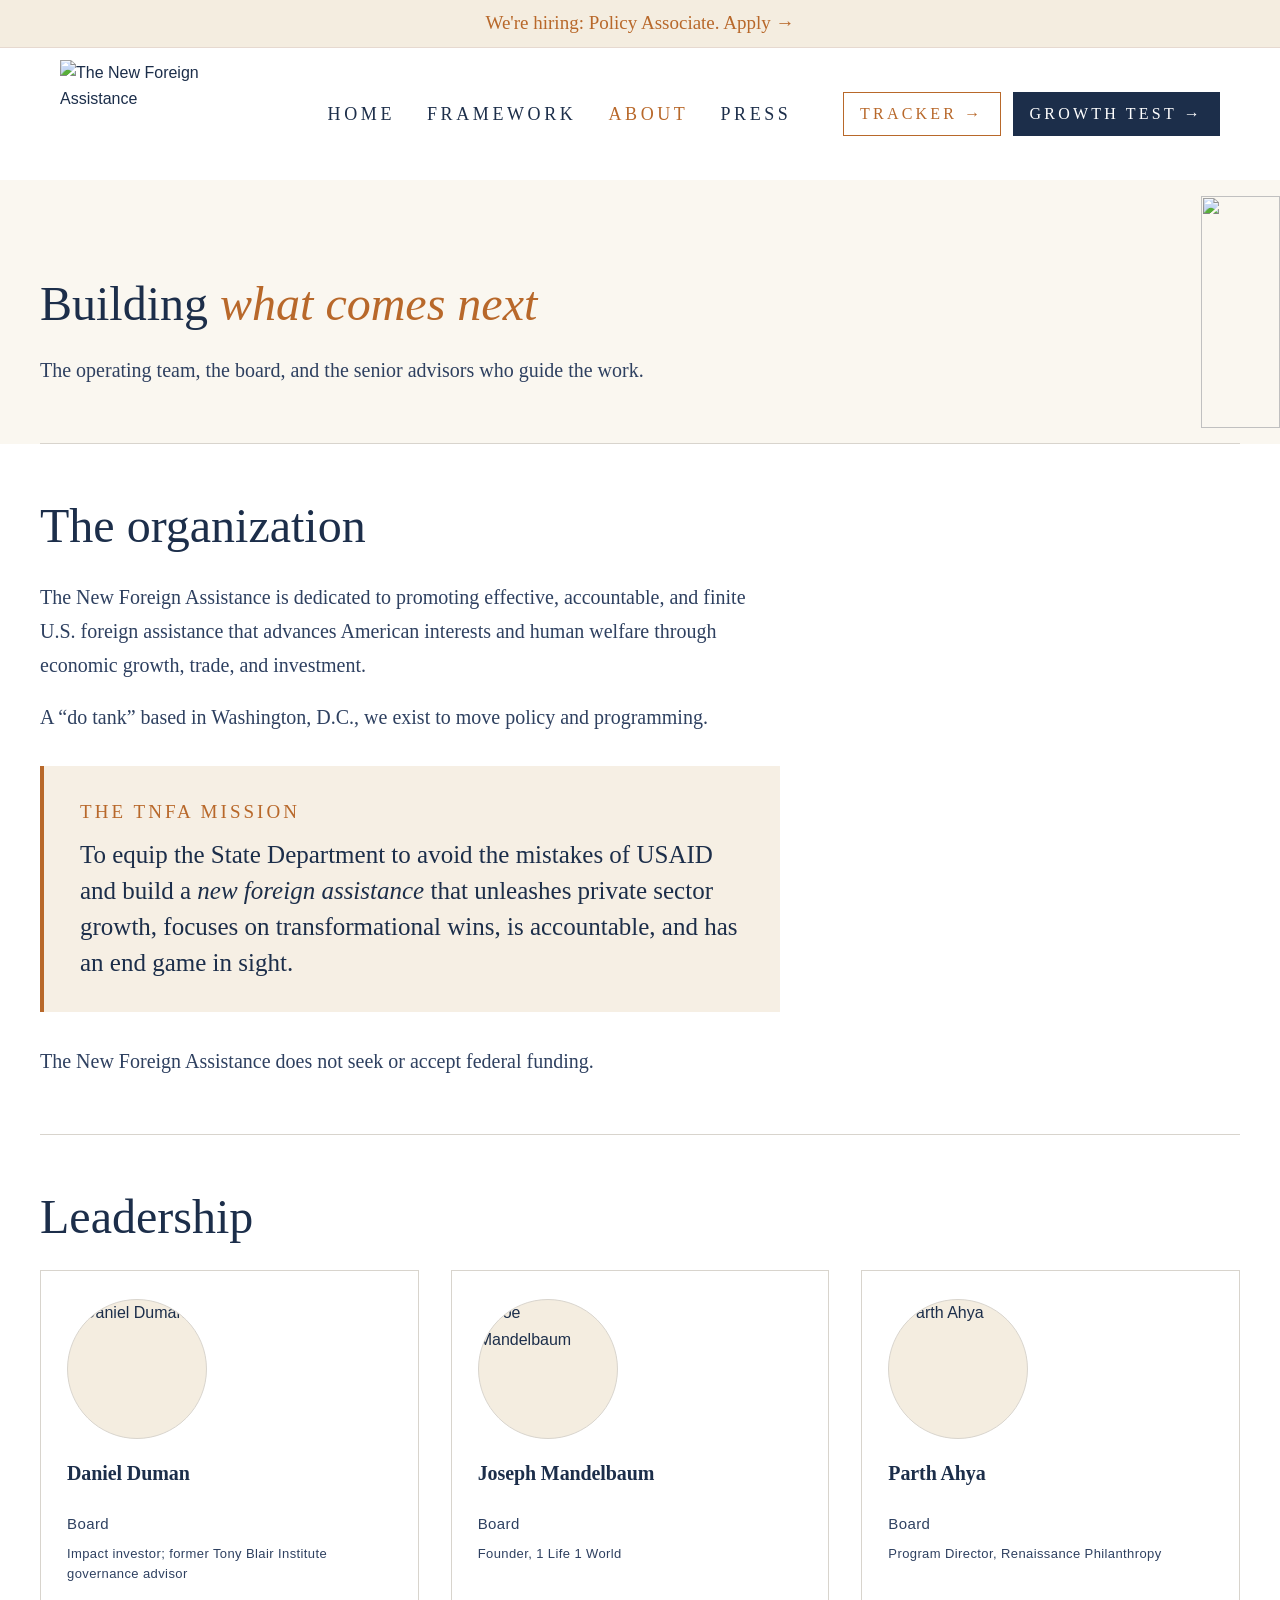
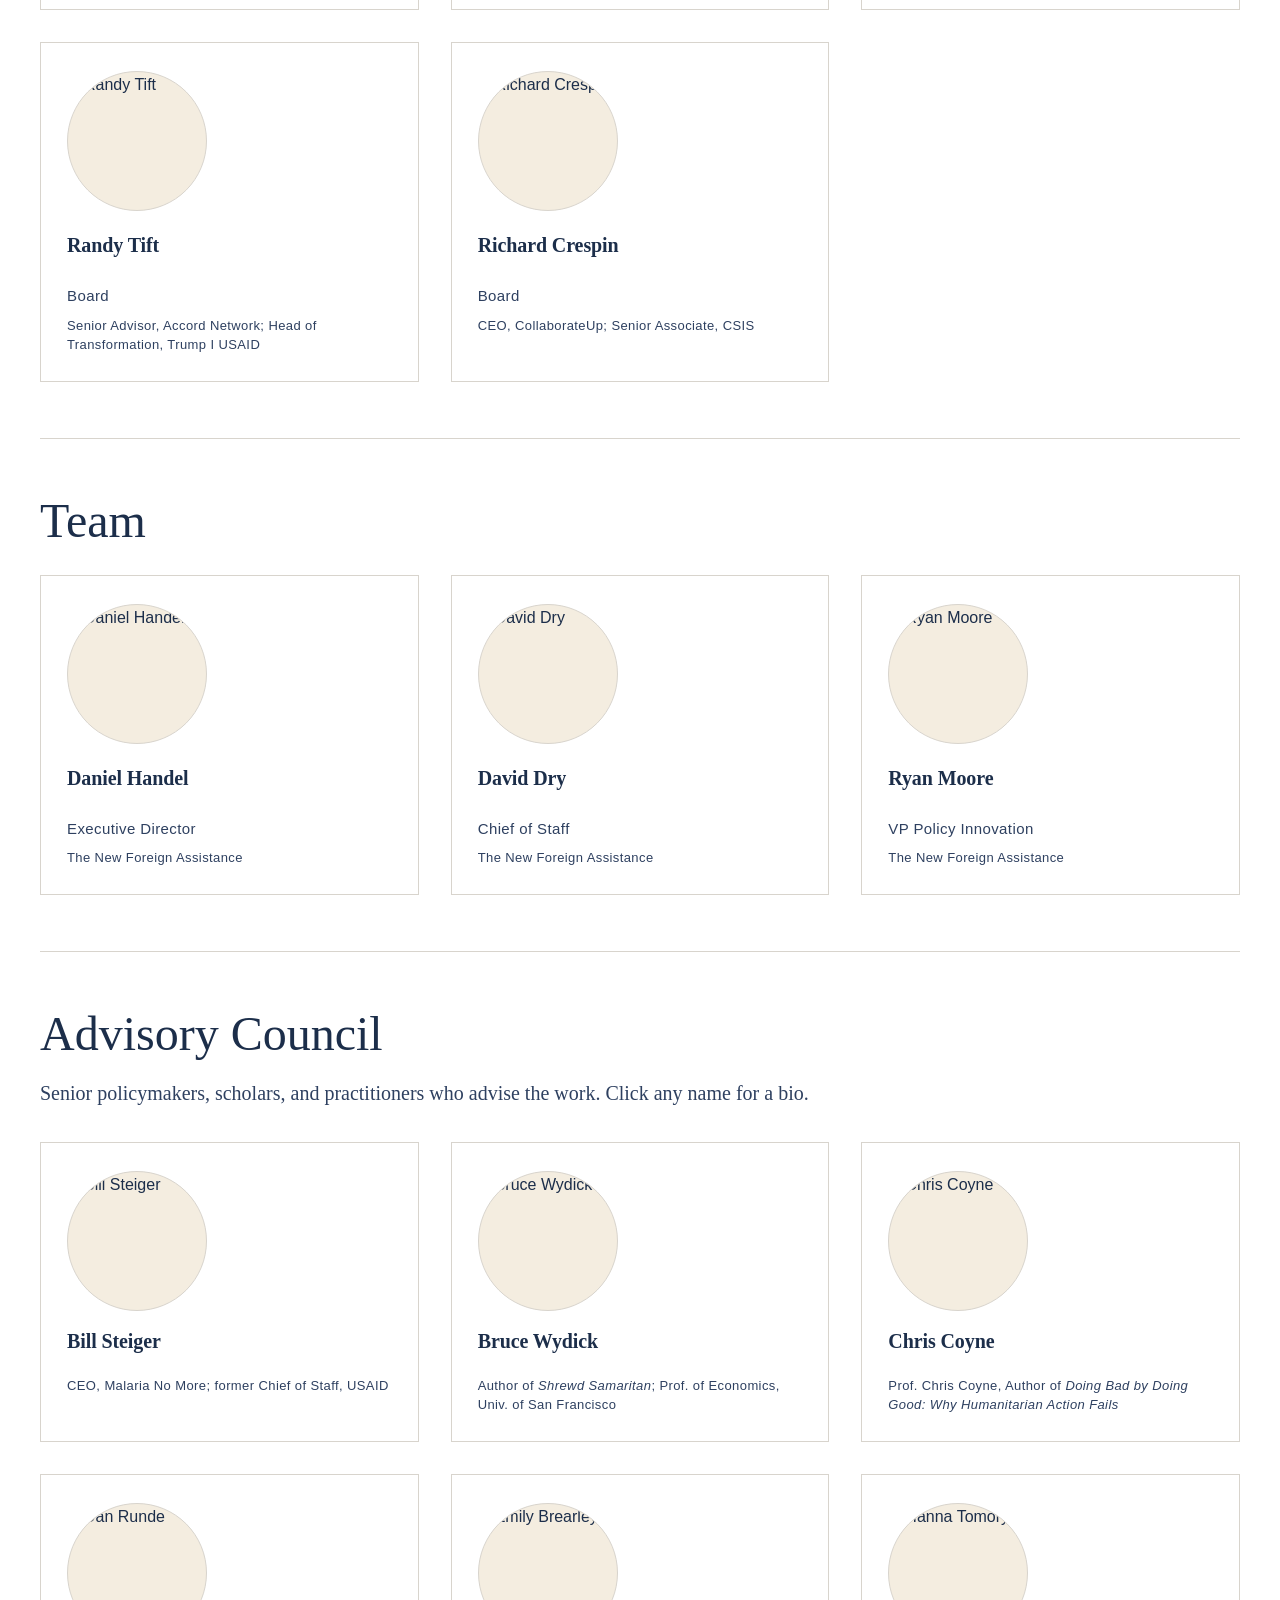
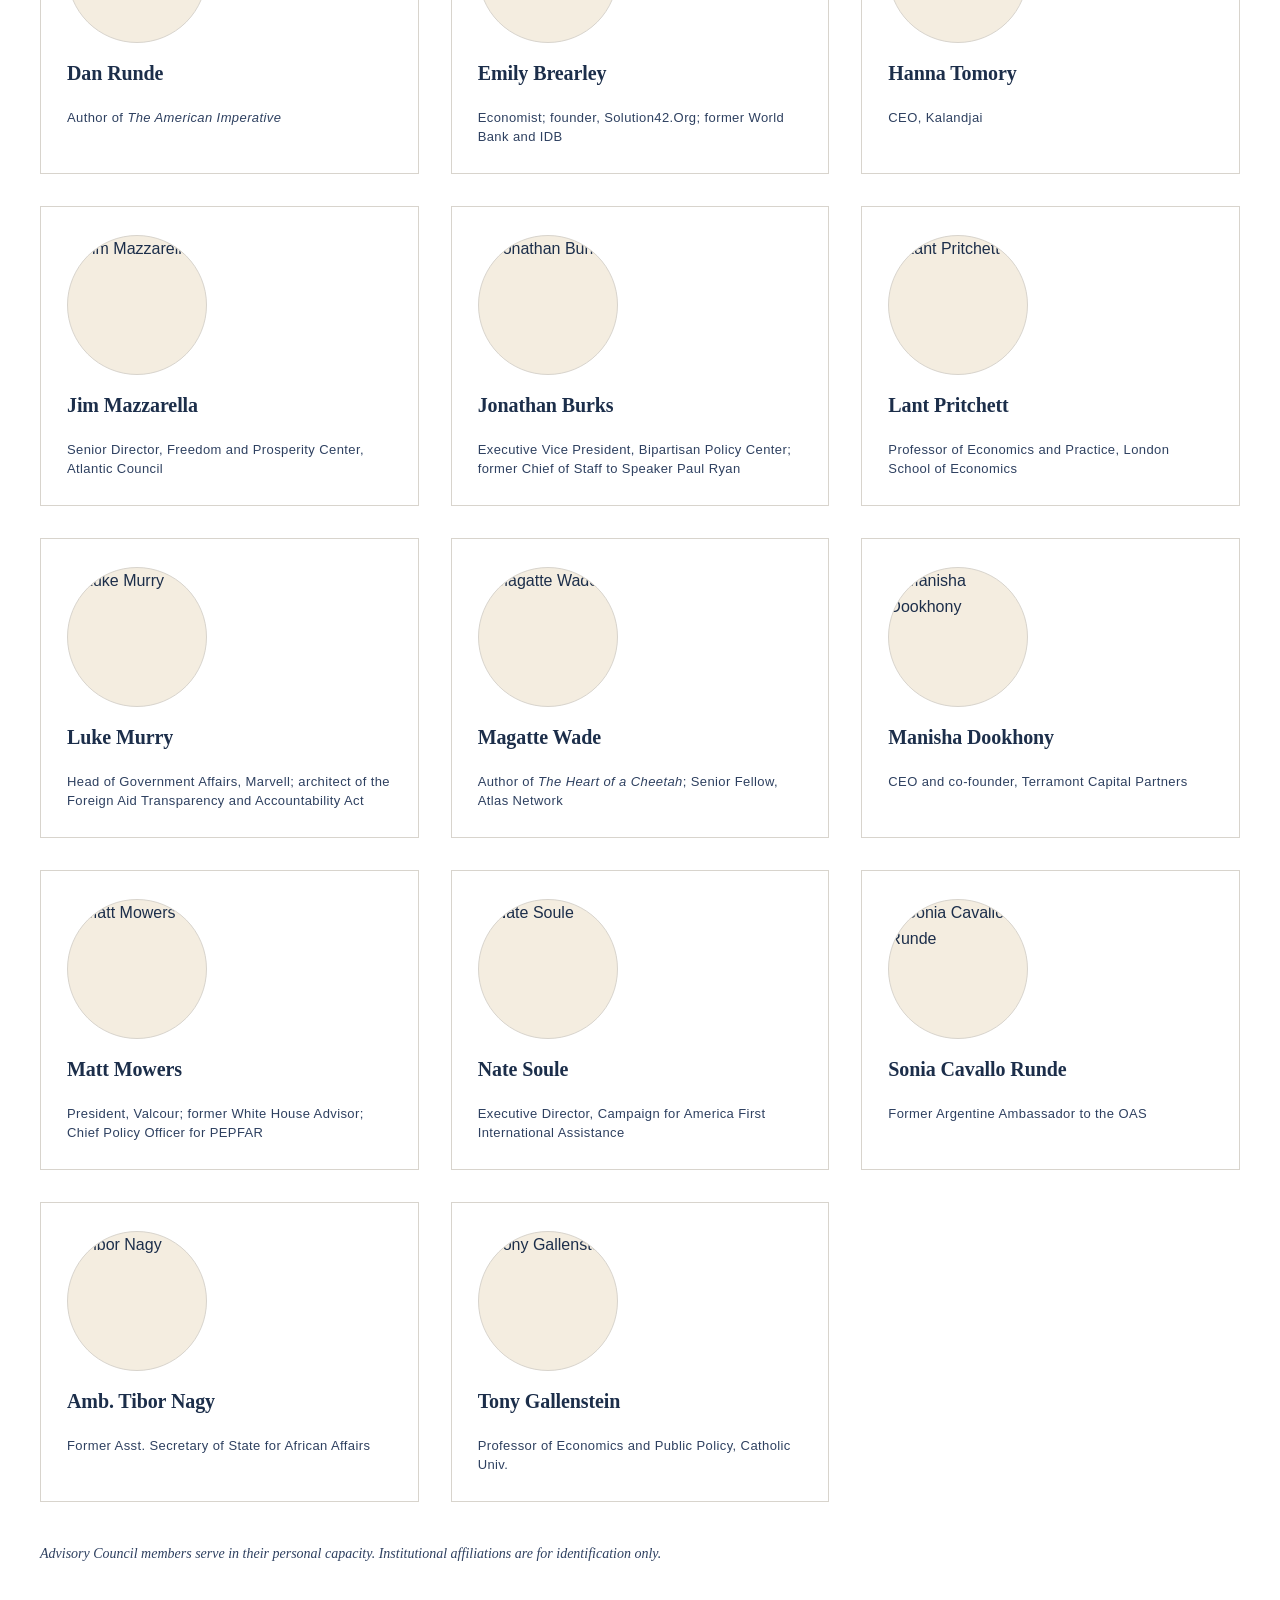
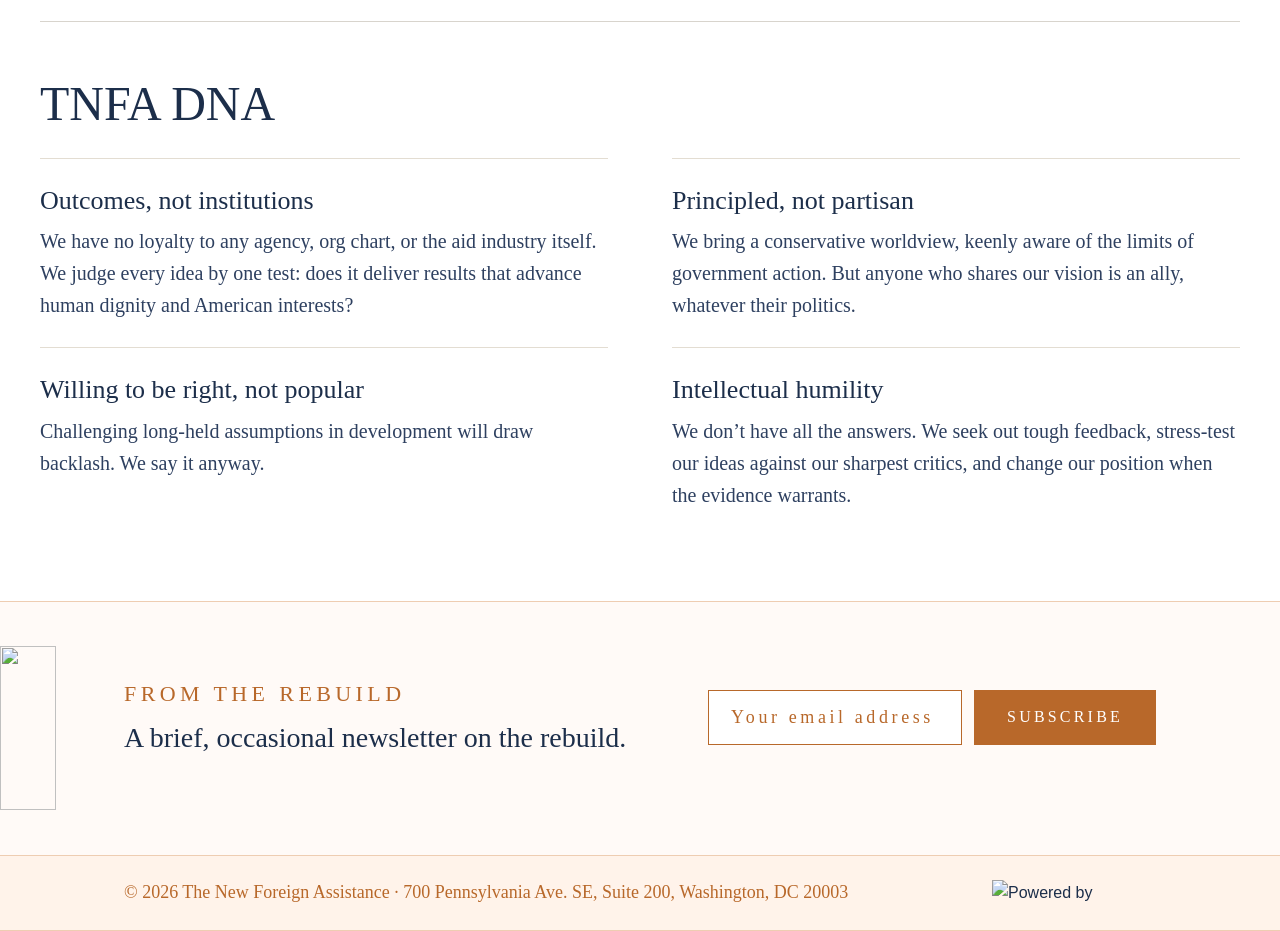
==== commit 7e08a7c8: "The Growth Test buttons in navy with white text, so they stand out beside the amber Tracker button H" ====
--- a/about.html
+++ b/about.html
@@ -851,7 +851,7 @@
     <a href="about.html" class="font-libertinus text-lg uppercase leading-[61px] tracking-[3.6px] text-amber">About</a>
     <a href="press.html" class="font-libertinus text-lg uppercase leading-[61px] tracking-[3.6px] text-ink">Press</a>
     <a href="tracker.html" class="mt-[34px] inline-flex h-[55px] w-[168px] items-center justify-center gap-2 border border-amber bg-white font-libertinus text-[16px] uppercase tracking-[3.2px] text-amber">Tracker →</a>
-    <a href="https://growthtest.thenewforeignassistance.org/" class="mt-[34px] inline-flex h-[55px] w-[168px] items-center justify-center gap-2 border border-amber bg-white font-libertinus text-[16px] uppercase tracking-[3.2px] text-amber" style="width:auto;min-width:168px;padding:0 20px;margin-top:14px;white-space:nowrap">Growth Test →</a>
+    <a href="https://growthtest.thenewforeignassistance.org/" class="mobile-gt mt-[34px] inline-flex h-[55px] w-[168px] items-center justify-center gap-2 border border-amber bg-white font-libertinus text-[16px] uppercase tracking-[3.2px] text-amber" style="width:auto;min-width:168px;padding:0 20px;margin-top:14px;white-space:nowrap">Growth Test →</a>
     </div>
   </nav>
 </div>
--- a/css/styles.css
+++ b/css/styles.css
@@ -4,4 +4,7 @@
 .header-gt{display:none;white-space:nowrap}
 .header-ctas a{white-space:nowrap}
 @media (min-width:960px){.header-gt{display:inline-flex}}
-@media (min-width:860px) and (max-width:1279.98px){.header-ctas a,.header-gt{font-size:14px;letter-spacing:.12em;padding:6px 10px}}+@media (min-width:860px) and (max-width:1279.98px){.header-ctas a,.header-gt{font-size:14px;letter-spacing:.12em;padding:6px 10px}}
+/* The Growth Test buttons in navy (TNFA's ink) with white text, beside the amber Tracker button */
+a.header-gt,a.mobile-gt{background-color:#1c2e4a;border-color:#1c2e4a;color:#fff}
+a.header-gt:hover,a.header-gt:focus-visible,a.mobile-gt:hover,a.mobile-gt:focus-visible{background-color:#b8682a;border-color:#b8682a;color:#fff}
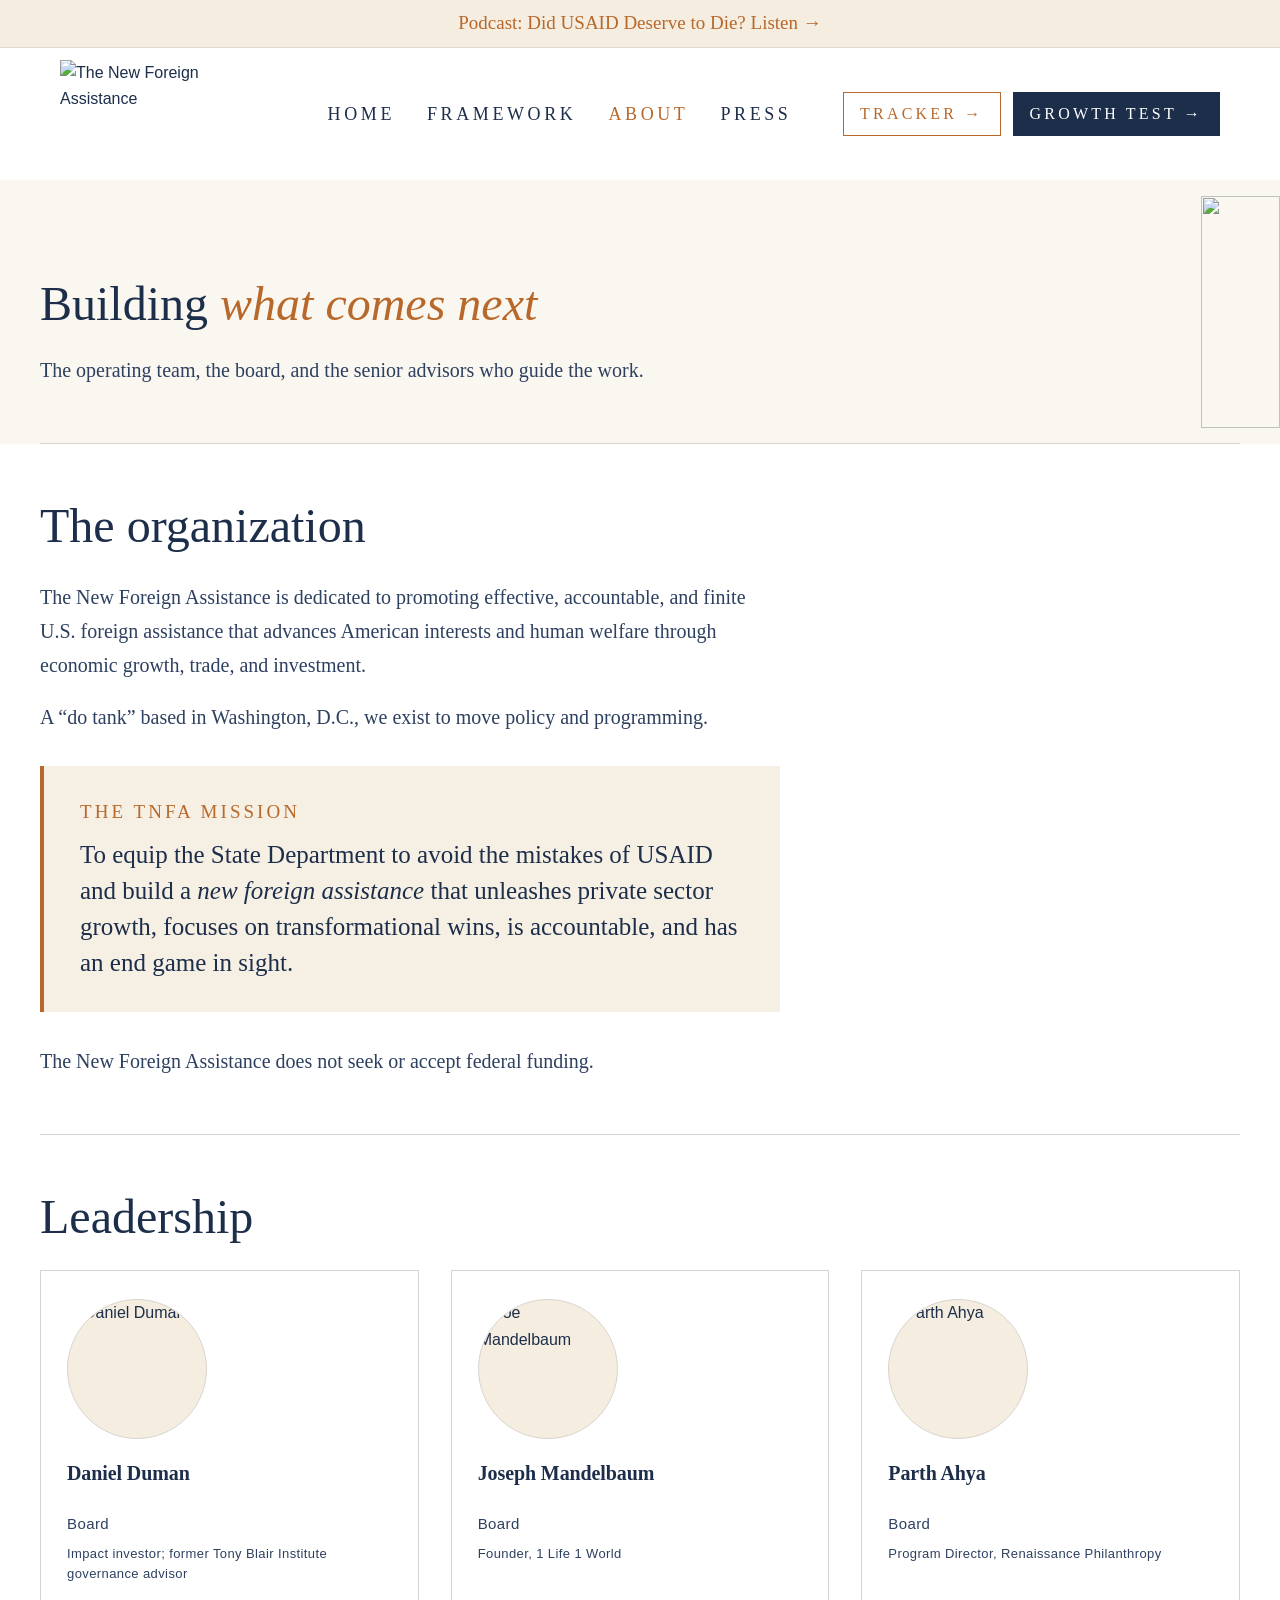
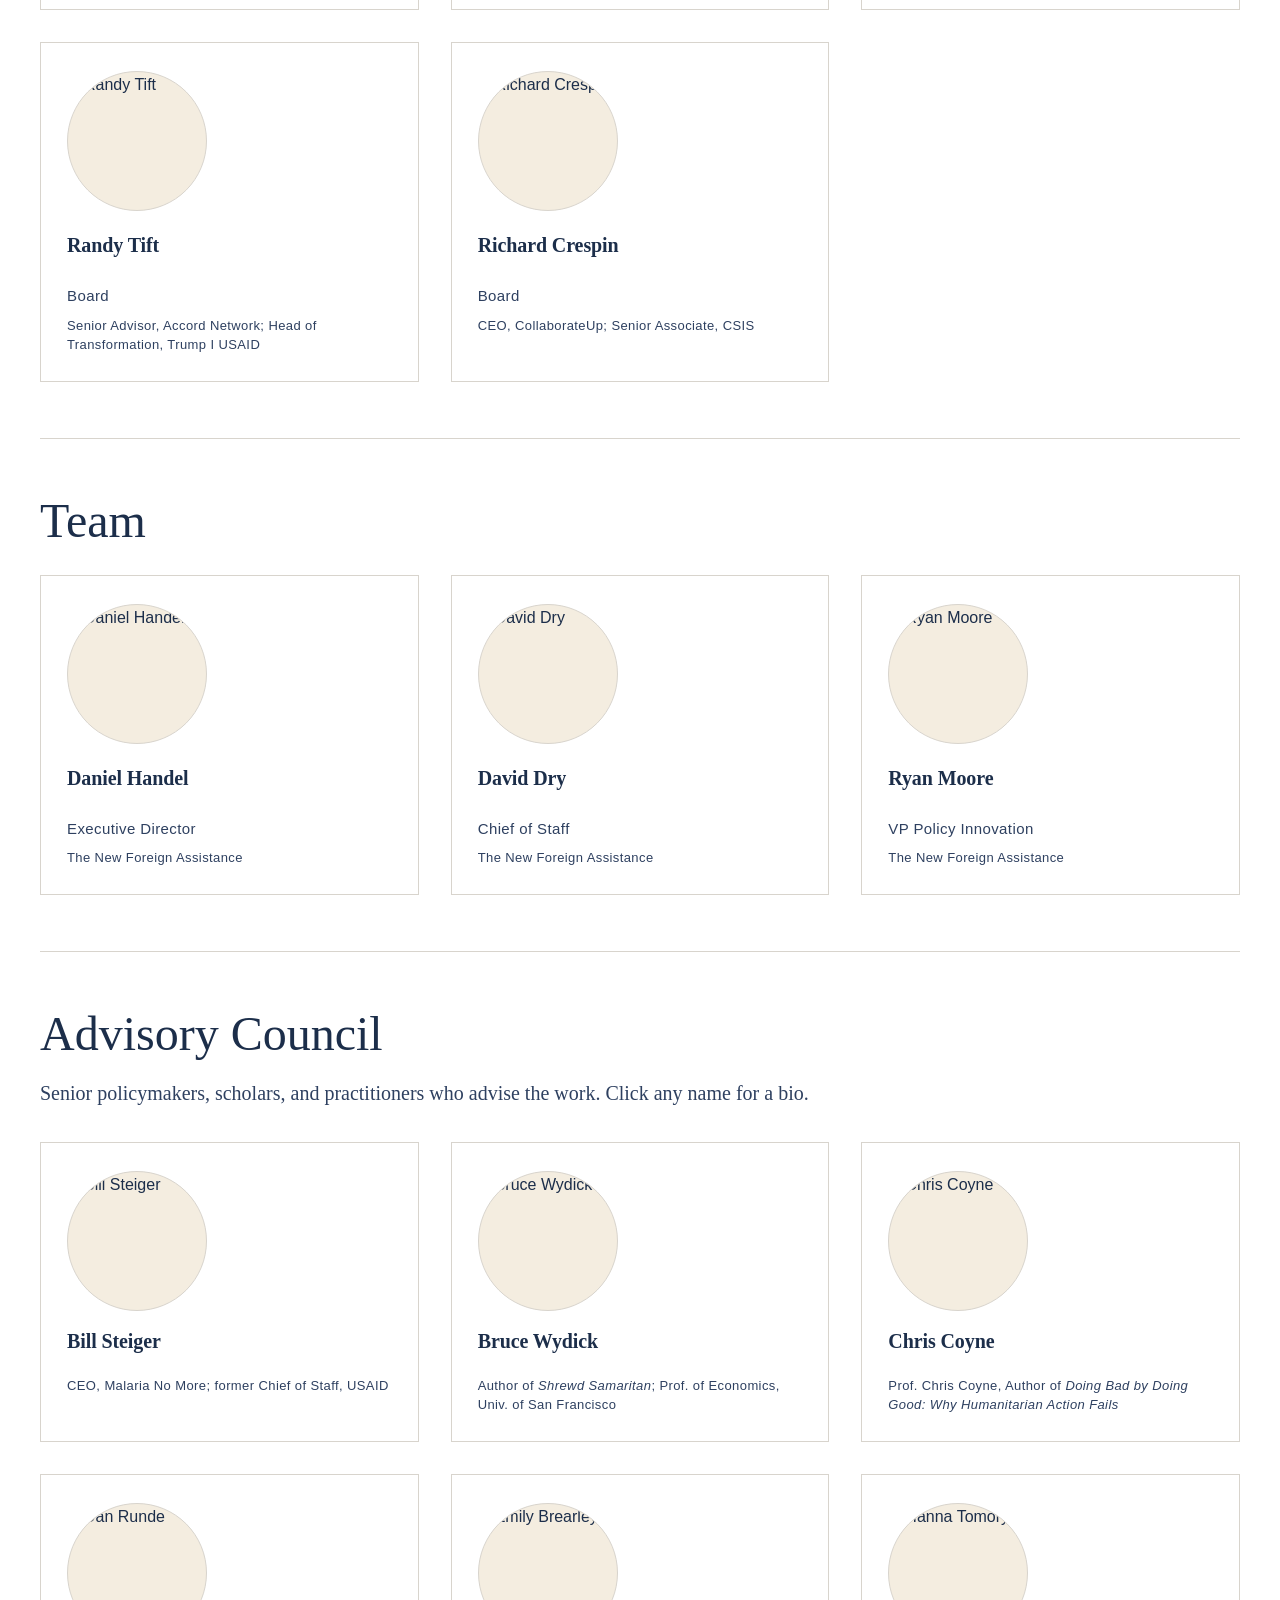
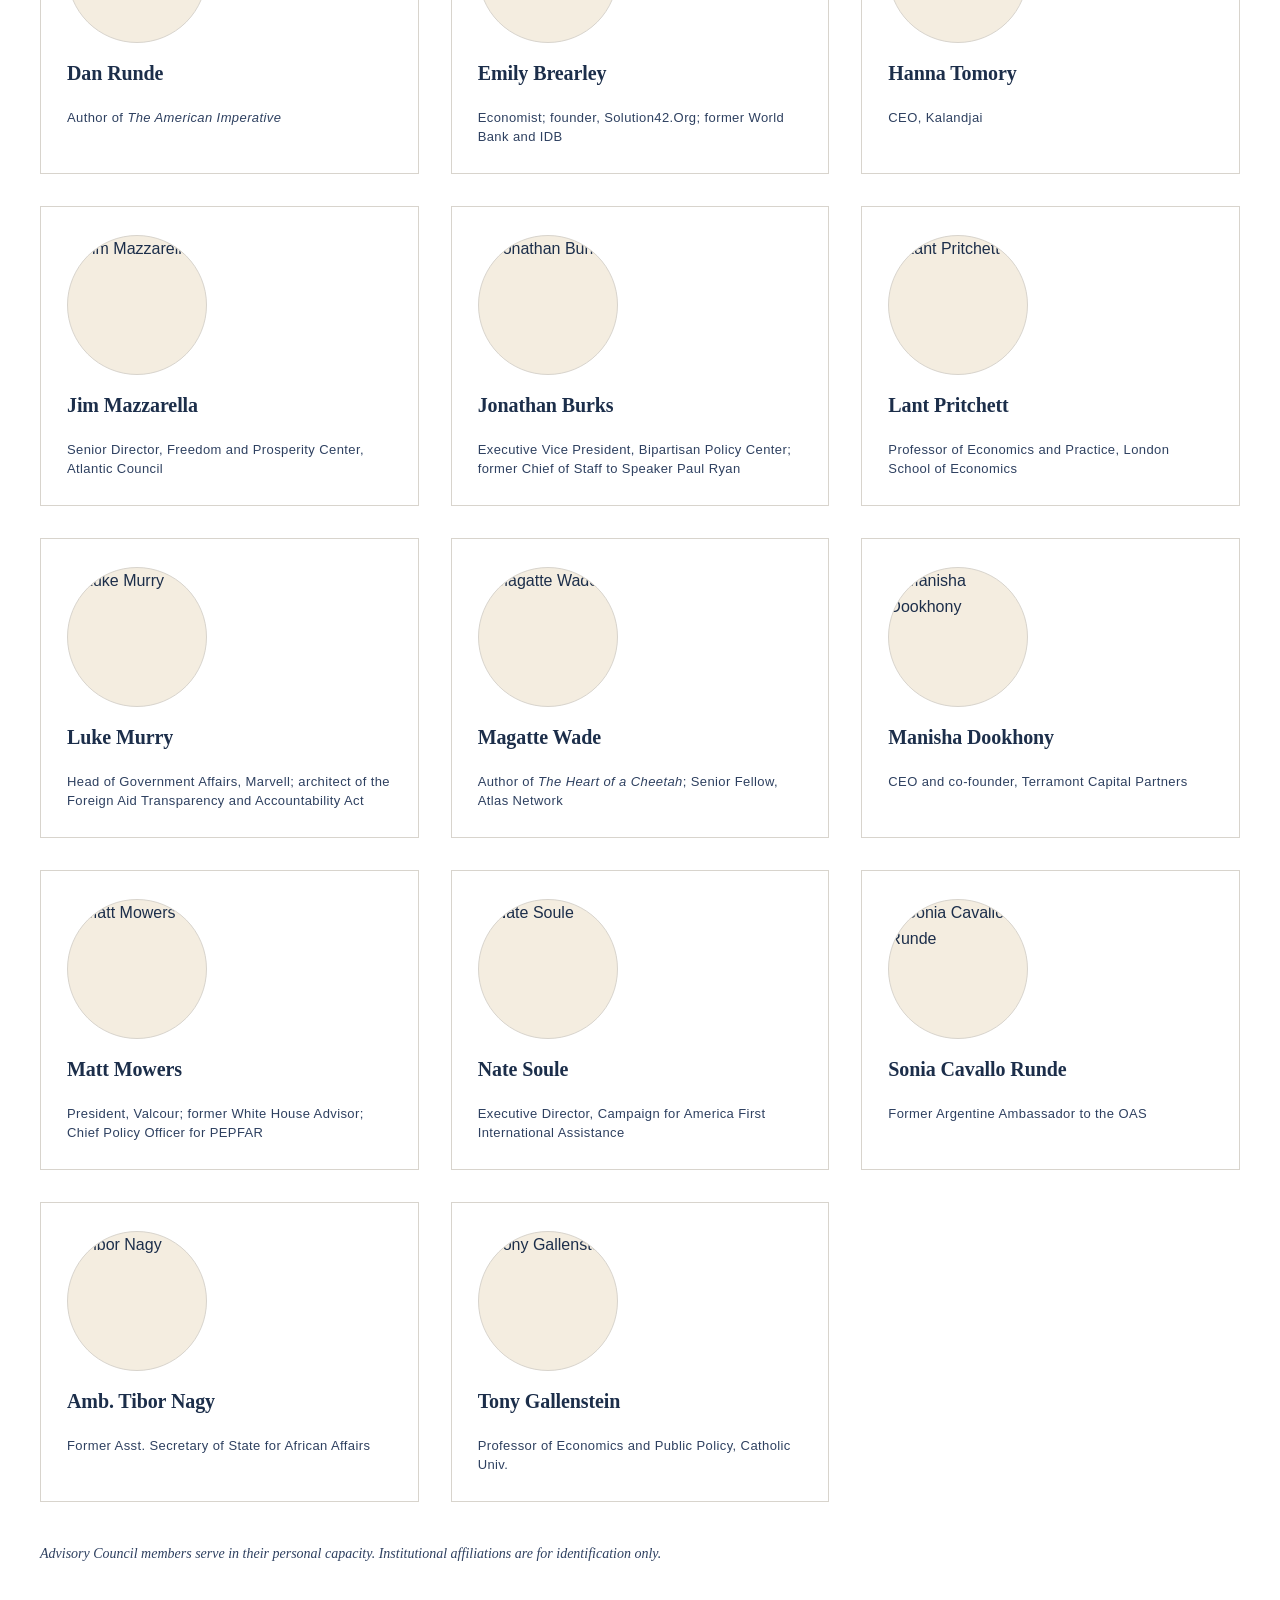
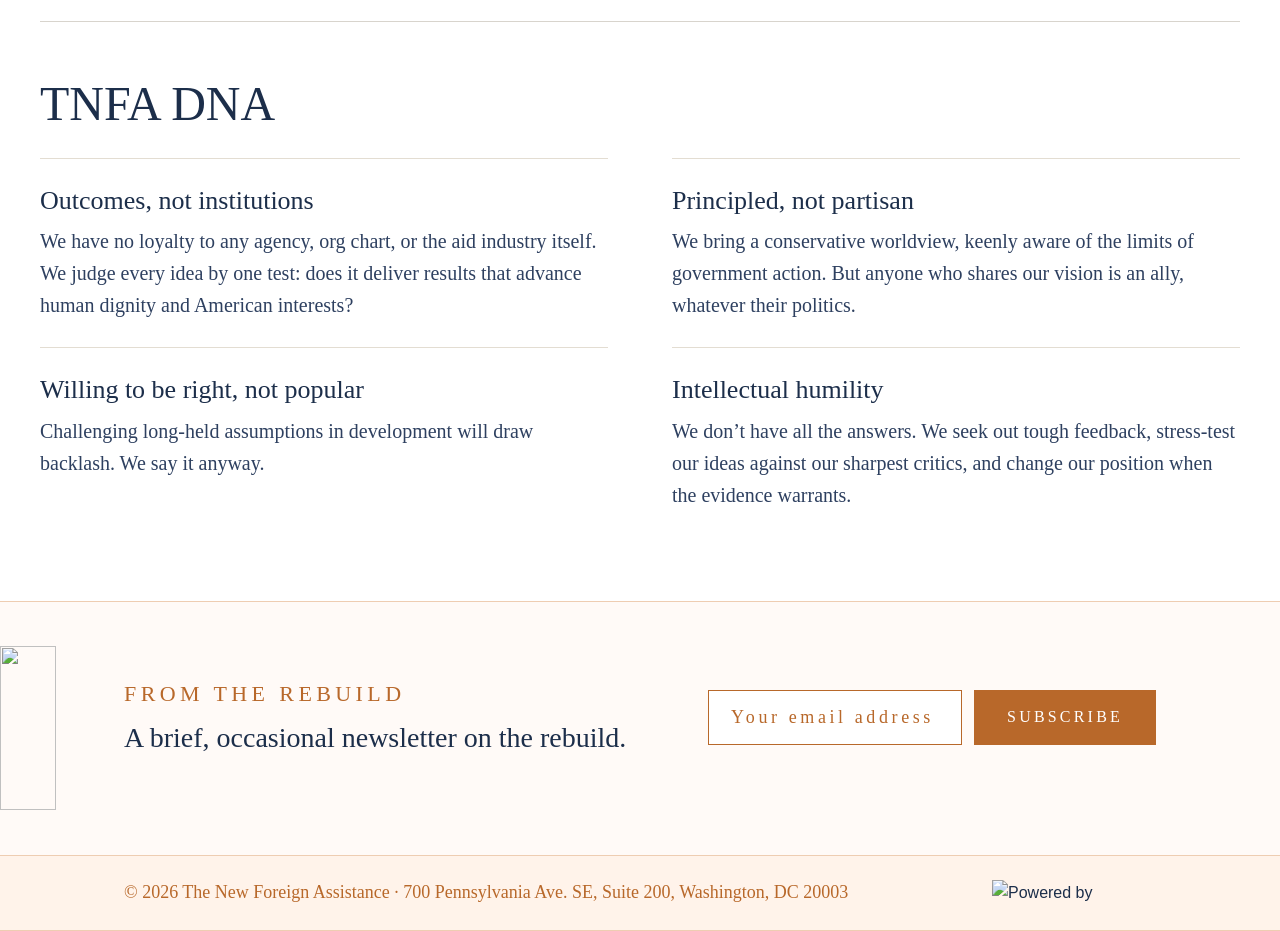
==== commit 04293a37: "Press: add Christians for Impact podcast; banner now points to it instead of the Policy Associate po" ====
--- a/about.html
+++ b/about.html
@@ -809,9 +809,9 @@
 <body>
 
 <!-- HEADER -->
-<a class="unga-banner" href="https://apply.workable.com/the-new-foreign-assistance/j/FB6B3D0FB0/" target="_blank" rel="noopener">
+<a class="unga-banner" href="https://podcasts.apple.com/us/podcast/daniel-handel-did-usaid-deserve-to-die-the-future/id1694977223?i=1000802663953" target="_blank" rel="noopener">
   <span class="unga-banner__inner">
-    <span class="unga-banner__title">We&#39;re hiring: Policy Associate. Apply →</span>
+    <span class="unga-banner__title">Podcast: Did USAID Deserve to Die? Listen →</span>
   </span>
 </a>
 
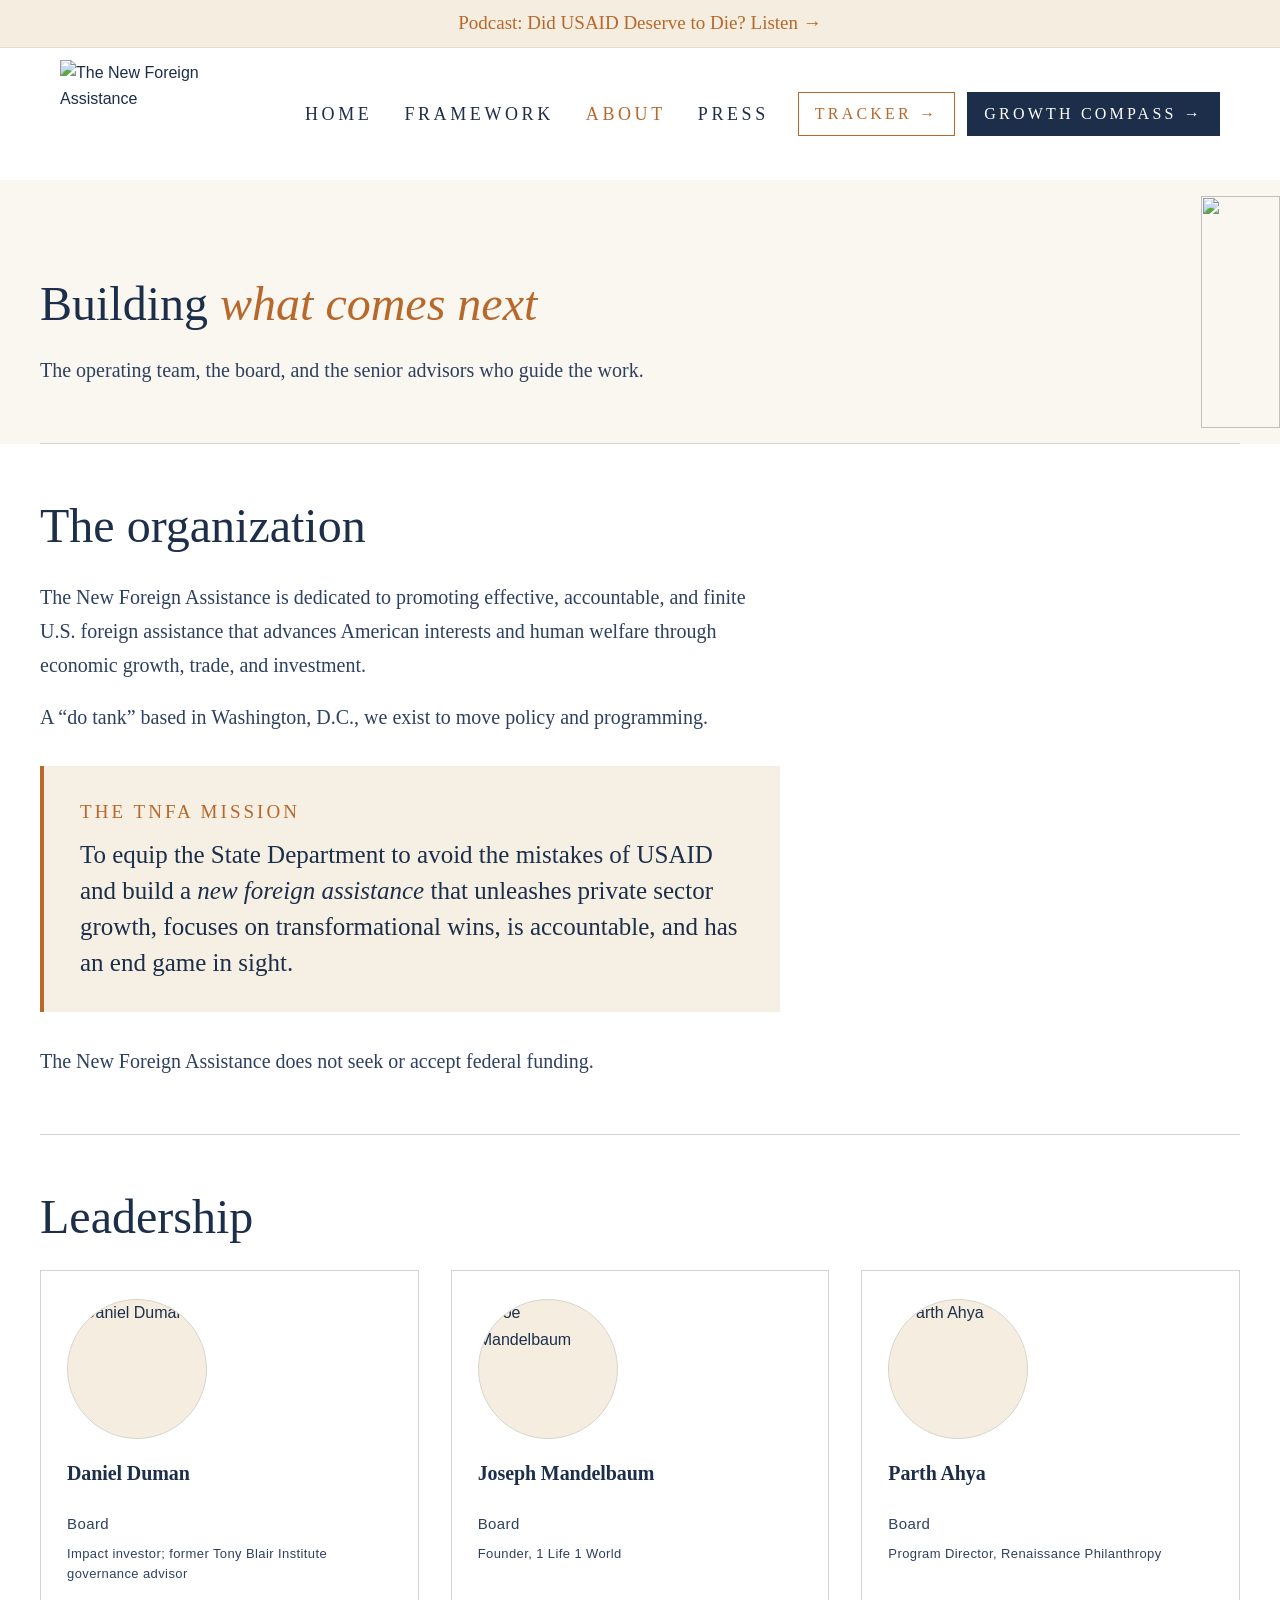
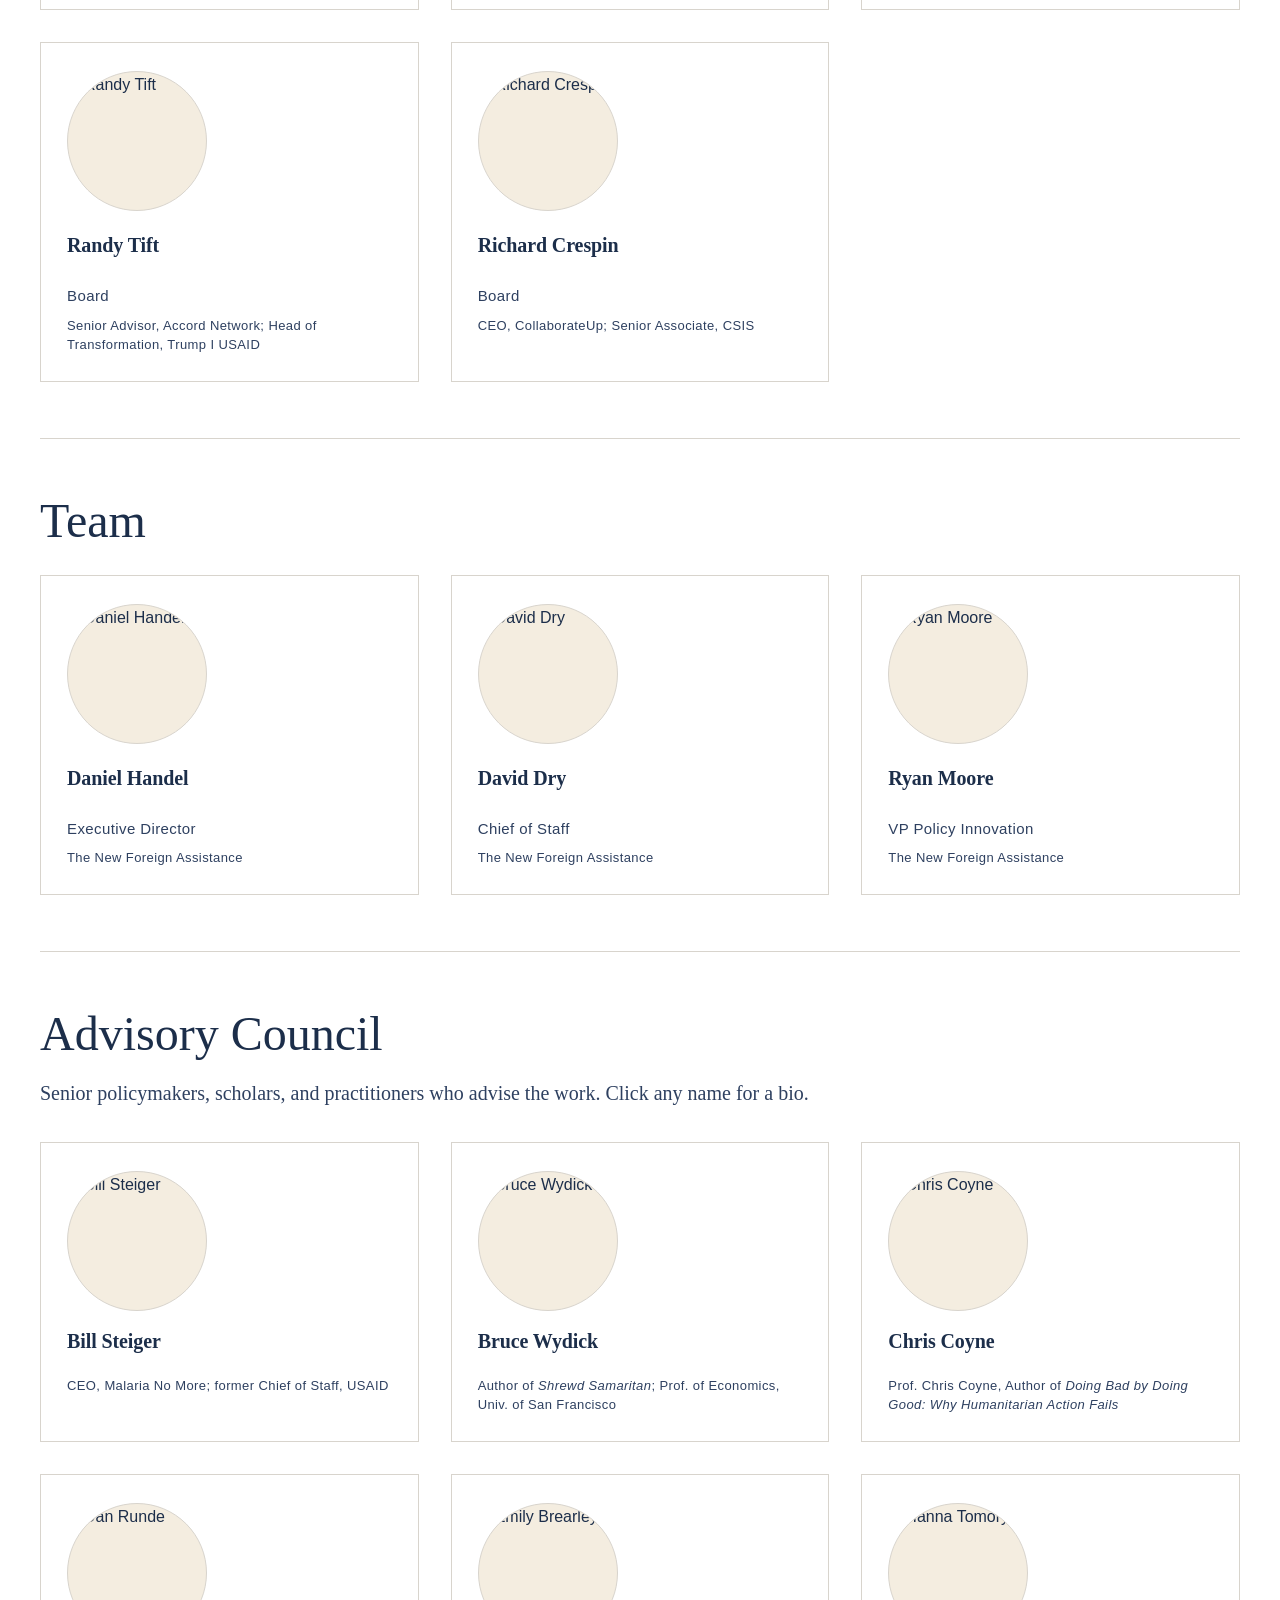
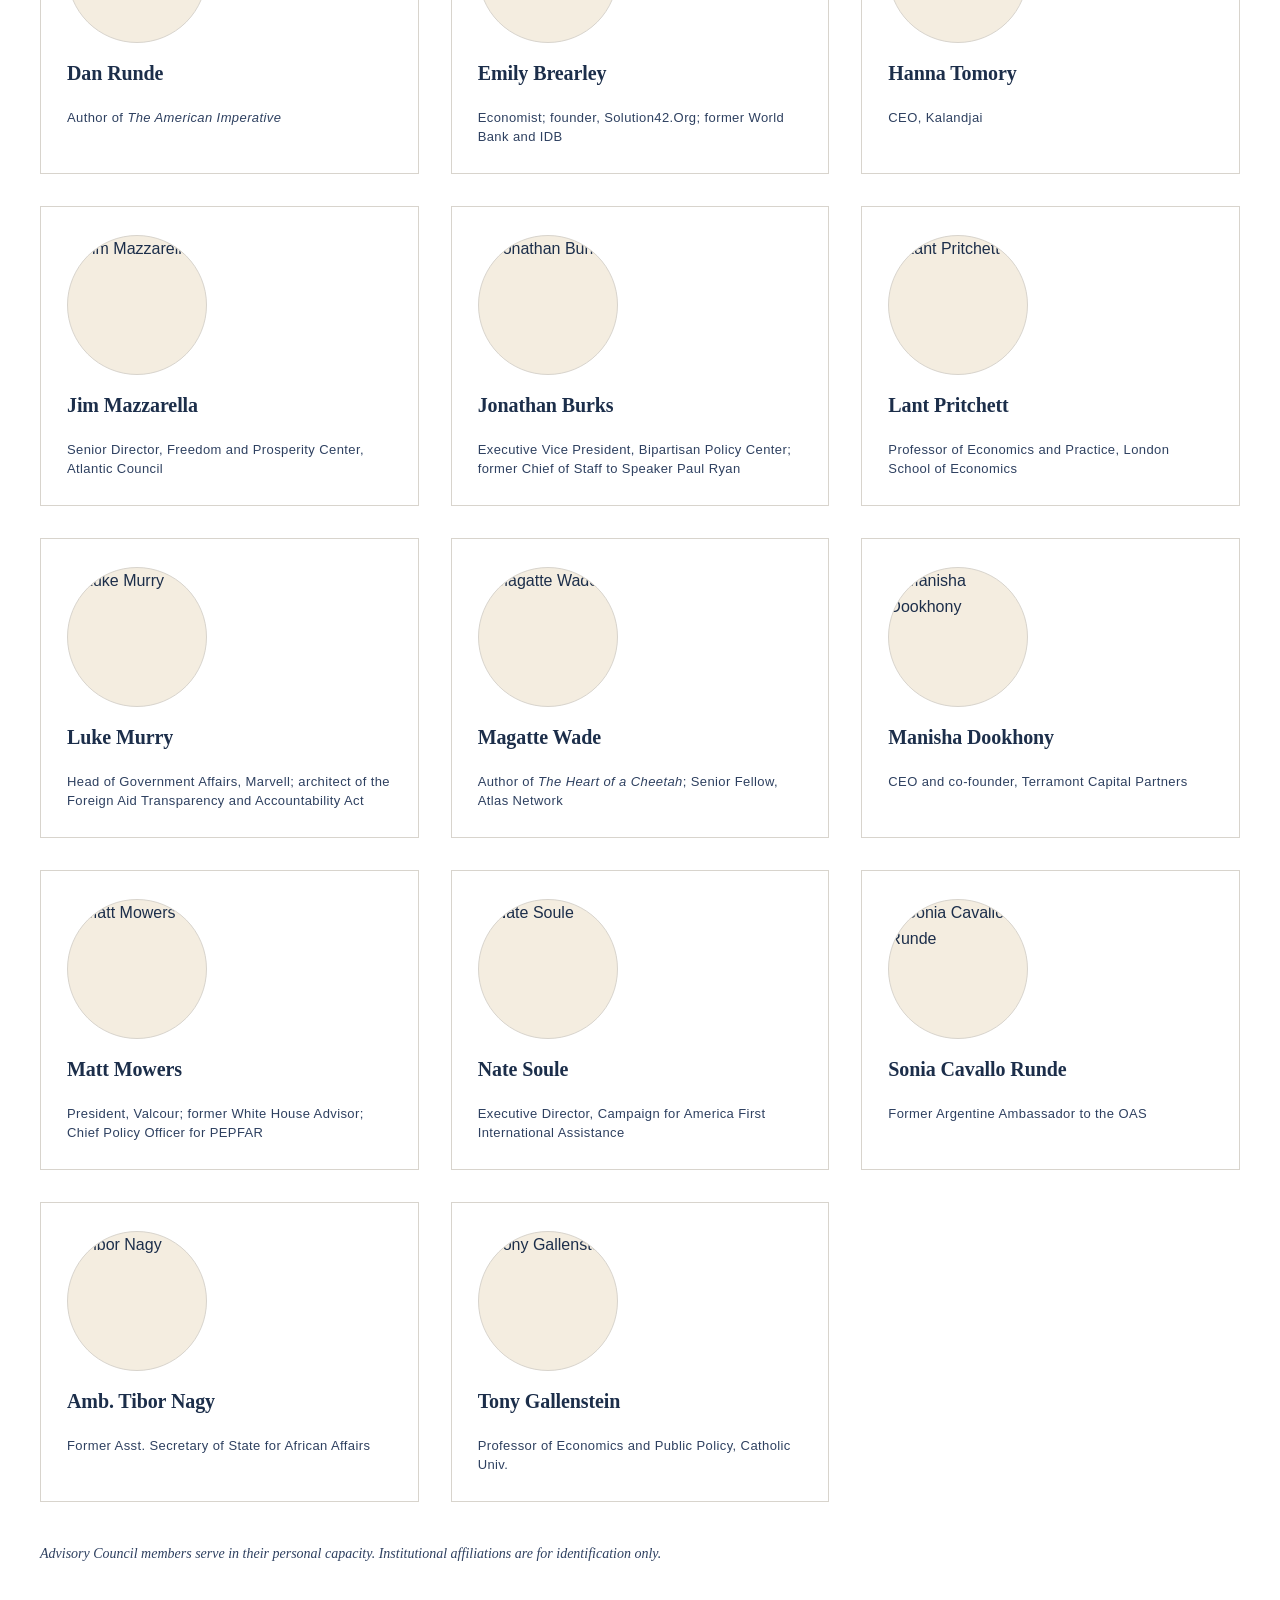
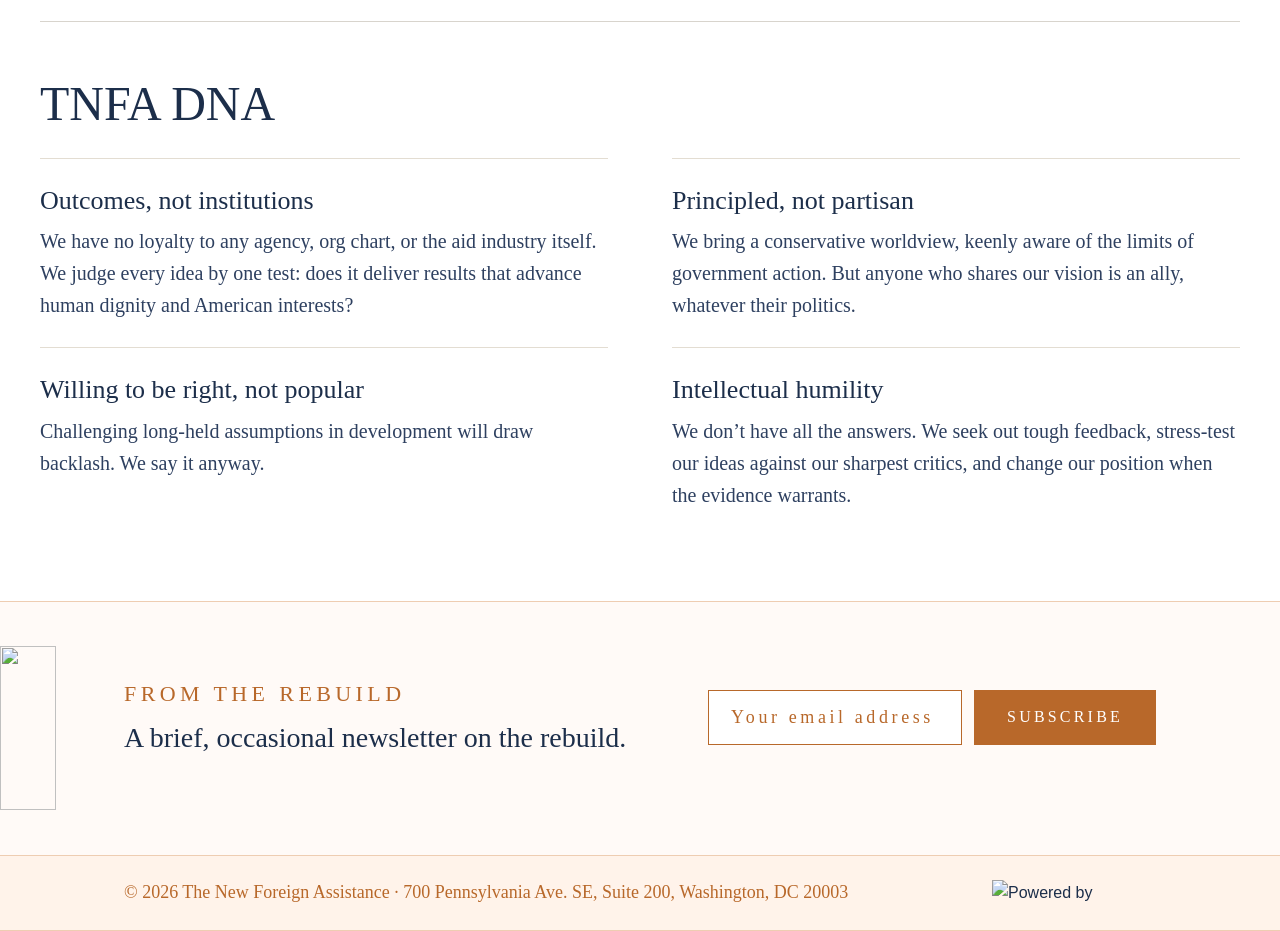
==== commit 57fea198: "The tool's button and the home page's section carry its new name, Growth Compass, and the header but" ====
--- a/about.html
+++ b/about.html
@@ -830,7 +830,7 @@
 
     <div class="header-ctas hidden items-center gap-3 tablet:flex">
       <a href="tracker.html" class="hidden border border-amber px-4 py-2 font-libertinus text-[16px] uppercase tracking-nav text-amber transition-colors hover:bg-amber hover:text-white tablet:inline-flex">Tracker →</a>
-      <a href="https://growthtest.thenewforeignassistance.org/" class="header-gt border border-amber px-4 py-2 font-libertinus text-[16px] uppercase tracking-nav text-amber transition-colors hover:bg-amber hover:text-white">Growth Test →</a>
+      <a href="https://growthtest.thenewforeignassistance.org/" class="header-gt border border-amber px-4 py-2 font-libertinus text-[16px] uppercase tracking-nav text-amber transition-colors hover:bg-amber hover:text-white">Growth Compass →</a>
     </div>
 
     <button type="button" id="menuToggle" class="inline-flex h-10 w-10 items-center justify-center text-ink tablet:hidden" aria-expanded="false" aria-controls="mobileMenu" aria-label="Open menu">
@@ -851,7 +851,7 @@
     <a href="about.html" class="font-libertinus text-lg uppercase leading-[61px] tracking-[3.6px] text-amber">About</a>
     <a href="press.html" class="font-libertinus text-lg uppercase leading-[61px] tracking-[3.6px] text-ink">Press</a>
     <a href="tracker.html" class="mt-[34px] inline-flex h-[55px] w-[168px] items-center justify-center gap-2 border border-amber bg-white font-libertinus text-[16px] uppercase tracking-[3.2px] text-amber">Tracker →</a>
-    <a href="https://growthtest.thenewforeignassistance.org/" class="mobile-gt mt-[34px] inline-flex h-[55px] w-[168px] items-center justify-center gap-2 border border-amber bg-white font-libertinus text-[16px] uppercase tracking-[3.2px] text-amber" style="width:auto;min-width:168px;padding:0 20px;margin-top:14px;white-space:nowrap">Growth Test →</a>
+    <a href="https://growthtest.thenewforeignassistance.org/" class="mobile-gt mt-[34px] inline-flex h-[55px] w-[168px] items-center justify-center gap-2 border border-amber bg-white font-libertinus text-[16px] uppercase tracking-[3.2px] text-amber" style="width:auto;min-width:168px;padding:0 20px;margin-top:14px;white-space:nowrap">Growth Compass →</a>
     </div>
   </nav>
 </div>
--- a/css/styles.css
+++ b/css/styles.css
@@ -1,10 +1,10 @@
 @font-face{font-family:Newsreader;font-style:normal;font-weight:300 700;font-display:swap;src:url(../fonts/newsreader-normal-300700.woff2) format("woff2")}@font-face{font-family:Newsreader;font-style:italic;font-weight:400 600;font-display:swap;src:url(../fonts/newsreader-italic-400600.woff2) format("woff2")}@font-face{font-family:"Libertinus Serif Display";font-style:normal;font-weight:400;font-display:swap;src:url(../fonts/libertinus-serif-display-normal-400.woff2) format("woff2")}@font-face{font-family:Inter;font-style:normal;font-weight:300 700;font-display:swap;src:url(../fonts/inter-normal-300700.woff2) format("woff2")}@font-face{font-family:IBM Plex Mono;font-style:normal;font-weight:400;font-display:swap;src:url(../fonts/ibm-plex-mono-normal-400.woff2) format("woff2")}@font-face{font-family:IBM Plex Mono;font-style:normal;font-weight:500;font-display:swap;src:url(../fonts/ibm-plex-mono-normal-500.woff2) format("woff2")}*,:after,:before{--tw-border-spacing-x:0;--tw-border-spacing-y:0;--tw-translate-x:0;--tw-translate-y:0;--tw-rotate:0;--tw-skew-x:0;--tw-skew-y:0;--tw-scale-x:1;--tw-scale-y:1;--tw-pan-x: ;--tw-pan-y: ;--tw-pinch-zoom: ;--tw-scroll-snap-strictness:proximity;--tw-gradient-from-position: ;--tw-gradient-via-position: ;--tw-gradient-to-position: ;--tw-ordinal: ;--tw-slashed-zero: ;--tw-numeric-figure: ;--tw-numeric-spacing: ;--tw-numeric-fraction: ;--tw-ring-inset: ;--tw-ring-offset-width:0px;--tw-ring-offset-color:#fff;--tw-ring-color:rgba(59,130,246,.5);--tw-ring-offset-shadow:0 0 #0000;--tw-ring-shadow:0 0 #0000;--tw-shadow:0 0 #0000;--tw-shadow-colored:0 0 #0000;--tw-blur: ;--tw-brightness: ;--tw-contrast: ;--tw-grayscale: ;--tw-hue-rotate: ;--tw-invert: ;--tw-saturate: ;--tw-sepia: ;--tw-drop-shadow: ;--tw-backdrop-blur: ;--tw-backdrop-brightness: ;--tw-backdrop-contrast: ;--tw-backdrop-grayscale: ;--tw-backdrop-hue-rotate: ;--tw-backdrop-invert: ;--tw-backdrop-opacity: ;--tw-backdrop-saturate: ;--tw-backdrop-sepia: ;--tw-contain-size: ;--tw-contain-layout: ;--tw-contain-paint: ;--tw-contain-style: }::backdrop{--tw-border-spacing-x:0;--tw-border-spacing-y:0;--tw-translate-x:0;--tw-translate-y:0;--tw-rotate:0;--tw-skew-x:0;--tw-skew-y:0;--tw-scale-x:1;--tw-scale-y:1;--tw-pan-x: ;--tw-pan-y: ;--tw-pinch-zoom: ;--tw-scroll-snap-strictness:proximity;--tw-gradient-from-position: ;--tw-gradient-via-position: ;--tw-gradient-to-position: ;--tw-ordinal: ;--tw-slashed-zero: ;--tw-numeric-figure: ;--tw-numeric-spacing: ;--tw-numeric-fraction: ;--tw-ring-inset: ;--tw-ring-offset-width:0px;--tw-ring-offset-color:#fff;--tw-ring-color:rgba(59,130,246,.5);--tw-ring-offset-shadow:0 0 #0000;--tw-ring-shadow:0 0 #0000;--tw-shadow:0 0 #0000;--tw-shadow-colored:0 0 #0000;--tw-blur: ;--tw-brightness: ;--tw-contrast: ;--tw-grayscale: ;--tw-hue-rotate: ;--tw-invert: ;--tw-saturate: ;--tw-sepia: ;--tw-drop-shadow: ;--tw-backdrop-blur: ;--tw-backdrop-brightness: ;--tw-backdrop-contrast: ;--tw-backdrop-grayscale: ;--tw-backdrop-hue-rotate: ;--tw-backdrop-invert: ;--tw-backdrop-opacity: ;--tw-backdrop-saturate: ;--tw-backdrop-sepia: ;--tw-contain-size: ;--tw-contain-layout: ;--tw-contain-paint: ;--tw-contain-style: }
 
-/*! tailwindcss v3.4.19 | MIT License | https://tailwindcss.com*/*,:after,:before{box-sizing:border-box;border:0 solid #e5e7eb}:after,:before{--tw-content:""}:host,html{line-height:1.5;-webkit-text-size-adjust:100%;-moz-tab-size:4;-o-tab-size:4;tab-size:4;font-family:ui-sans-serif,system-ui,sans-serif,Apple Color Emoji,Segoe UI Emoji,Segoe UI Symbol,Noto Color Emoji;font-feature-settings:normal;font-variation-settings:normal;-webkit-tap-highlight-color:transparent}body{margin:0;line-height:inherit}hr{height:0;color:inherit;border-top-width:1px}abbr:where([title]){-webkit-text-decoration:underline dotted;text-decoration:underline dotted}h1,h2,h3,h4,h5,h6{font-size:inherit;font-weight:inherit}a{color:inherit;text-decoration:inherit}b,strong{font-weight:bolder}code,kbd,pre,samp{font-family:ui-monospace,SFMono-Regular,Menlo,Monaco,Consolas,Liberation Mono,Courier New,monospace;font-feature-settings:normal;font-variation-settings:normal;font-size:1em}small{font-size:80%}sub,sup{font-size:75%;line-height:0;position:relative;vertical-align:baseline}sub{bottom:-.25em}sup{top:-.5em}table{text-indent:0;border-color:inherit;border-collapse:collapse}button,input,optgroup,select,textarea{font-family:inherit;font-feature-settings:inherit;font-variation-settings:inherit;font-size:100%;font-weight:inherit;line-height:inherit;letter-spacing:inherit;color:inherit;margin:0;padding:0}button,select{text-transform:none}button,input:where([type=button]),input:where([type=reset]),input:where([type=submit]){-webkit-appearance:button;background-color:transparent;background-image:none}:-moz-focusring{outline:auto}:-moz-ui-invalid{box-shadow:none}progress{vertical-align:baseline}::-webkit-inner-spin-button,::-webkit-outer-spin-button{height:auto}[type=search]{-webkit-appearance:textfield;outline-offset:-2px}::-webkit-search-decoration{-webkit-appearance:none}::-webkit-file-upload-button{-webkit-appearance:button;font:inherit}summary{display:list-item}blockquote,dd,dl,figure,h1,h2,h3,h4,h5,h6,hr,p,pre{margin:0}fieldset{margin:0}fieldset,legend{padding:0}menu,ol,ul{list-style:none;margin:0;padding:0}dialog{padding:0}textarea{resize:vertical}input::-moz-placeholder,textarea::-moz-placeholder{opacity:1;color:#9ca3af}input::placeholder,textarea::placeholder{opacity:1;color:#9ca3af}[role=button],button{cursor:pointer}:disabled{cursor:default}audio,canvas,embed,iframe,img,object,svg,video{display:block;vertical-align:middle}img,video{max-width:100%;height:auto}[hidden]:where(:not([hidden=until-found])){display:none}html{scroll-behavior:smooth}body{--tw-bg-opacity:1;background-color:rgb(255 255 255/var(--tw-bg-opacity,1));--tw-text-opacity:1;color:rgb(28 46 74/var(--tw-text-opacity,1));-moz-osx-font-smoothing:grayscale;-webkit-font-smoothing:antialiased}[id]{scroll-margin-top:5.5rem}@media (min-width:860px){[id]{scroll-margin-top:9.5rem}}::-moz-selection{--tw-bg-opacity:1;background-color:rgb(184 104 42/var(--tw-bg-opacity,1));--tw-text-opacity:1;color:rgb(255 255 255/var(--tw-text-opacity,1))}::selection{--tw-bg-opacity:1;background-color:rgb(184 104 42/var(--tw-bg-opacity,1));--tw-text-opacity:1;color:rgb(255 255 255/var(--tw-text-opacity,1))}.container{width:100%}@media (min-width:391px){.container{max-width:391px}}@media (min-width:640px){.container{max-width:640px}}@media (min-width:768px){.container{max-width:768px}}@media (min-width:860px){.container{max-width:860px}}@media (min-width:1024px){.container{max-width:1024px}}@media (min-width:1280px){.container{max-width:1280px}}@media (min-width:1440px){.container{max-width:1440px}}@media (min-width:1536px){.container{max-width:1536px}}.display-heading{font-family:Newsreader,Georgia,serif;font-weight:500;font-size:42px;line-height:1.1}@media (min-width:860px){.display-heading{font-size:48px;line-height:1.08}}.unga-banner{display:block;background:#f4ede0;color:#1c2e4a;border-bottom:1px solid #e6d9d0;text-decoration:none}.unga-banner:hover{background:#efe4d2}.unga-banner:focus-visible{outline:2px solid #b8682a;outline-offset:-2px}.unga-banner__inner{margin-left:auto;margin-right:auto;display:flex;max-width:1728px;align-items:center;padding:.5rem 1.25rem}@media (min-width:860px){.unga-banner__inner{padding:.625rem 60px}}.unga-banner__title{margin:0;font-family:"Libertinus Serif Display",Newsreader,Georgia,serif;font-size:.875rem;line-height:1.25rem;line-height:1.375;letter-spacing:0;--tw-text-opacity:1;color:rgb(184 104 42/var(--tw-text-opacity,1))}.unga-banner:hover .unga-banner__title{text-decoration:underline;text-underline-offset:.18em}.hero-school-img{height:260px;width:100%;max-width:100%;-o-object-fit:cover;object-fit:cover;-o-object-position:18% 22%;object-position:18% 22%;transform-origin:center;transform:scale(2.15) translate(18%,11%)}.hero-media-track{display:flex;min-width:0;flex-direction:column;align-items:stretch}.hero-photo-caption{box-sizing:border-box;display:block;max-width:100%;padding-inline:10px}@media (min-width:860px){.hero-photo-caption{padding-inline:0}.hero-grid{grid-template-columns:minmax(0,1fr) minmax(0,44vw);align-items:start;padding-right:32px}.hero-media-track{min-width:0;max-width:44vw}.hero-media{width:44vw}.hero-school-img{aspect-ratio:3/2;height:auto;max-height:683px;-o-object-position:40% center;object-position:40% center;transform:none}}@media (min-width:1024px){.hero-grid{grid-template-columns:minmax(0,1fr) minmax(0,46vw)}.hero-media-track{max-width:46vw}.hero-media{width:46vw}}@media (min-width:1280px){.hero-grid{grid-template-columns:minmax(0,1fr) minmax(0,614px);padding-right:60px}.hero-media-track{max-width:614px}.hero-media{width:614px}}.btn-filled{display:inline-flex;height:55px;align-items:center;justify-content:center;text-wrap:nowrap;border-width:1px;--tw-border-opacity:1;border-color:rgb(184 104 42/var(--tw-border-opacity,1));--tw-bg-opacity:1;background-color:rgb(184 104 42/var(--tw-bg-opacity,1));padding-left:2rem;padding-right:2rem;font-family:"Libertinus Serif Display",Newsreader,Georgia,serif;font-size:1rem;line-height:1.5rem;text-transform:uppercase;letter-spacing:.2em;--tw-text-opacity:1;color:rgb(255 255 255/var(--tw-text-opacity,1));transition-property:opacity;transition-timing-function:cubic-bezier(.4,0,.2,1);transition-duration:.15s}.btn-filled:hover{opacity:.9}@media (min-width:860px){.btn-filled{max-width:282px}}.btn-outline{display:inline-flex;height:55px;align-items:center;justify-content:center;text-wrap:nowrap;border-width:1px;--tw-border-opacity:1;border-color:rgb(184 104 42/var(--tw-border-opacity,1));--tw-bg-opacity:1;background-color:rgb(255 255 255/var(--tw-bg-opacity,1));padding-left:2rem;padding-right:2rem;font-family:"Libertinus Serif Display",Newsreader,Georgia,serif;font-size:1rem;line-height:1.5rem;text-transform:uppercase;letter-spacing:.2em;--tw-text-opacity:1;color:rgb(184 104 42/var(--tw-text-opacity,1));transition-property:color,background-color,border-color,text-decoration-color,fill,stroke;transition-timing-function:cubic-bezier(.4,0,.2,1);transition-duration:.15s}.btn-outline:hover{--tw-bg-opacity:1;background-color:rgb(184 104 42/var(--tw-bg-opacity,1));--tw-text-opacity:1;color:rgb(255 255 255/var(--tw-text-opacity,1))}@media (min-width:860px){.btn-outline{max-width:282px}}.newsletter-input{box-sizing:border-box;height:55px;min-height:55px;width:100%;flex:1 1 0%;border-width:1px;border-style:solid;--tw-border-opacity:1;border-color:rgb(184 104 42/var(--tw-border-opacity,1));--tw-bg-opacity:1;background-color:rgb(255 255 255/var(--tw-bg-opacity,1));padding-left:22px;padding-right:22px;font-family:"Libertinus Serif Display",Newsreader,Georgia,serif;font-size:1.125rem;line-height:1.75rem;line-height:33px;letter-spacing:0;--tw-text-opacity:1;color:rgb(28 46 74/var(--tw-text-opacity,1))}.newsletter-input::-moz-placeholder{letter-spacing:.2em;--tw-text-opacity:1;color:rgb(184 104 42/var(--tw-text-opacity,1));opacity:1}.newsletter-input::placeholder{letter-spacing:.2em;--tw-text-opacity:1;color:rgb(184 104 42/var(--tw-text-opacity,1));opacity:1}.newsletter-input:focus{outline:2px solid transparent;outline-offset:2px;--tw-ring-offset-shadow:var(--tw-ring-inset) 0 0 0 var(--tw-ring-offset-width) var(--tw-ring-offset-color);--tw-ring-shadow:var(--tw-ring-inset) 0 0 0 calc(1px + var(--tw-ring-offset-width)) var(--tw-ring-color);box-shadow:var(--tw-ring-offset-shadow),var(--tw-ring-shadow),var(--tw-shadow,0 0 #0000);--tw-ring-opacity:1;--tw-ring-color:rgb(184 104 42/var(--tw-ring-opacity,1))}.eyebrow{max-width:282px;text-wrap:nowrap;font-family:"Libertinus Serif Display",Newsreader,Georgia,serif;font-size:1.25rem;line-height:1.75rem;text-transform:uppercase;letter-spacing:.2em;--tw-text-opacity:1;color:rgb(184 104 42/var(--tw-text-opacity,1))}@media (min-width:860px){.eyebrow{font-size:22px}}.link-draw{position:relative;display:inline-block;text-decoration-line:none}.link-draw:after{content:"";position:absolute;right:0;bottom:.12em;left:0;height:.06em;min-height:1.5px;background:currentColor;transform:scaleX(0);transform-origin:left center;transition:transform .7s cubic-bezier(.22,1,.36,1)}.link-draw:focus-visible:after,.link-draw:hover:after{transform:scaleX(1)}.mobile-menu{visibility:hidden;opacity:0;pointer-events:none;transition:opacity .4s cubic-bezier(.22,1,.36,1),visibility .4s}.mobile-menu.is-open{visibility:visible;opacity:1;pointer-events:auto}.mobile-menu__nav{opacity:0;transform:translateY(-16px);transition:opacity .45s cubic-bezier(.22,1,.36,1) .06s,transform .45s cubic-bezier(.22,1,.36,1) .06s}.mobile-menu.is-open .mobile-menu__nav{opacity:1;transform:translateY(0)}.fw-pullquote{font-size:1.125rem;line-height:1.75rem;position:relative;padding-left:0}.fw-pullquote:before{content:"";position:absolute;left:-23px;top:0;bottom:0;width:89px;background-color:#ebd6c5;z-index:0}.fw-pullquote>*{position:relative;z-index:1}.site-header{background-color:#fff}@media (min-width:860px){.site-header{transition:opacity .25s ease,transform .25s ease;will-change:opacity,transform}.site-header.is-scroll-hidden{opacity:0;pointer-events:none;transform:translateY(-100%)}}@media (prefers-reduced-motion:reduce){.site-header{transition:none}}.fw-subsection{display:flex;flex-direction:column;gap:1rem}.fw-subsection-letter{color:rgb(127 80 61/var(--tw-text-opacity,1))}.fw-subsection-letter,.fw-subsection-title{font-family:Newsreader,Georgia,serif;font-size:1.25rem;line-height:1.75rem;font-weight:600;line-height:30px;--tw-text-opacity:1}.fw-subsection-title{color:rgb(28 46 74/var(--tw-text-opacity,1))}.fw-subsection-heading{display:flex;flex-wrap:wrap;align-items:baseline;-moz-column-gap:.5rem;column-gap:.5rem}.fw-subsection-body{display:flex;flex-direction:column;gap:1rem}.pointer-events-none{pointer-events:none}.pointer-events-auto{pointer-events:auto}.visible{visibility:visible}.collapse{visibility:collapse}.fixed{position:fixed}.absolute{position:absolute}.relative{position:relative}.sticky{position:sticky}.inset-0{inset:0}.inset-x-0{left:0;right:0}.bottom-0{bottom:0}.bottom-1{bottom:.25rem}.left-0{left:0}.left-\[-5px\]{left:-5px}.right-0{right:0}.right-\[15px\]{right:15px}.top-0{top:0}.top-1{top:.25rem}.top-4{top:1rem}.top-\[129px\]{top:129px}.top-\[147px\]{top:147px}.isolate{isolation:isolate}.z-0{z-index:0}.z-10{z-index:10}.z-50{z-index:50}.z-\[1\]{z-index:1}.z-\[60\]{z-index:60}.z-\[6\]{z-index:6}.order-1{order:1}.order-2{order:2}.mx-auto{margin-left:auto;margin-right:auto}.mt-2{margin-top:.5rem}.mt-3{margin-top:.75rem}.mt-4{margin-top:1rem}.mt-\[34px\]{margin-top:34px}.block{display:block}.inline{display:inline}.flex{display:flex}.inline-flex{display:inline-flex}.flow-root{display:flow-root}.grid{display:grid}.contents{display:contents}.hidden{display:none}.aspect-\[379\/397\]{aspect-ratio:379/397}.h-0\.5{height:.125rem}.h-10{height:2.5rem}.h-6{height:1.5rem}.h-\[171px\]{height:171px}.h-\[26px\]{height:26px}.h-\[314px\]{height:314px}.h-\[320px\]{height:320px}.h-\[40\.03\%\]{height:40.03%}.h-\[55px\]{height:55px}.h-\[60px\]{height:60px}.h-auto{height:auto}.h-full{height:100%}.min-h-\[520px\]{min-height:520px}.w-1{width:.25rem}.w-10{width:2.5rem}.w-5{width:1.25rem}.w-6{width:1.5rem}.w-\[119px\]{width:119px}.w-\[164px\]{width:164px}.w-\[168px\]{width:168px}.w-full{width:100%}.min-w-0{min-width:0}.max-w-3xl{max-width:48rem}.max-w-\[368px\]{max-width:368px}.max-w-\[608px\]{max-width:608px}.max-w-full{max-width:100%}.max-w-md{max-width:28rem}.max-w-none{max-width:none}.max-w-page{max-width:1728px}.flex-shrink,.shrink{flex-shrink:1}.shrink-0{flex-shrink:0}.transform{transform:translate(var(--tw-translate-x),var(--tw-translate-y)) rotate(var(--tw-rotate)) skewX(var(--tw-skew-x)) skewY(var(--tw-skew-y)) scaleX(var(--tw-scale-x)) scaleY(var(--tw-scale-y))}.resize{resize:both}.list-disc{list-style-type:disc}.grid-cols-\[auto_minmax\(0\2c 1fr\)\]{grid-template-columns:auto minmax(0,1fr)}.flex-col{flex-direction:column}.flex-wrap{flex-wrap:wrap}.items-start{align-items:flex-start}.items-center{align-items:center}.items-stretch{align-items:stretch}.justify-center{justify-content:center}.justify-between{justify-content:space-between}.gap-0{gap:0}.gap-10{gap:2.5rem}.gap-11{gap:2.75rem}.gap-12{gap:3rem}.gap-2{gap:.5rem}.gap-2\.5{gap:.625rem}.gap-3{gap:.75rem}.gap-4{gap:1rem}.gap-5{gap:1.25rem}.gap-6{gap:1.5rem}.gap-8{gap:2rem}.gap-\[35px\]{gap:35px}.gap-\[60px\]{gap:60px}.gap-x-4{-moz-column-gap:1rem;column-gap:1rem}.gap-y-2{row-gap:.5rem}.space-y-3>:not([hidden])~:not([hidden]){--tw-space-y-reverse:0;margin-top:calc(.75rem*(1 - var(--tw-space-y-reverse)));margin-bottom:calc(.75rem*var(--tw-space-y-reverse))}.space-y-4>:not([hidden])~:not([hidden]){--tw-space-y-reverse:0;margin-top:calc(1rem*(1 - var(--tw-space-y-reverse)));margin-bottom:calc(1rem*var(--tw-space-y-reverse))}.self-start{align-self:flex-start}.self-center{align-self:center}.overflow-hidden{overflow:hidden}.overflow-visible{overflow:visible}.overflow-x-auto{overflow-x:auto}.overflow-x-clip{overflow-x:clip}.text-wrap{text-wrap:wrap}.rounded-full{border-radius:9999px}.border{border-width:1px}.border-b{border-bottom-width:1px}.border-t{border-top-width:1px}.border-amber{--tw-border-opacity:1;border-color:rgb(184 104 42/var(--tw-border-opacity,1))}.border-footer-border{--tw-border-opacity:1;border-color:rgb(238 205 178/var(--tw-border-opacity,1))}.border-ink\/20{border-color:rgba(28,46,74,.2)}.border-toc-border{--tw-border-opacity:1;border-color:rgb(235 214 197/var(--tw-border-opacity,1))}.border-toc-rail\/70{border-color:hsla(25,31%,86%,.7)}.bg-\[\#5ecfc9\]{--tw-bg-opacity:1;background-color:rgb(94 207 201/var(--tw-bg-opacity,1))}.bg-\[\#7eb8e8\]{--tw-bg-opacity:1;background-color:rgb(126 184 232/var(--tw-bg-opacity,1))}.bg-\[\#7ec86a\]{--tw-bg-opacity:1;background-color:rgb(126 200 106/var(--tw-bg-opacity,1))}.bg-\[\#9b7fd4\]{--tw-bg-opacity:1;background-color:rgb(155 127 212/var(--tw-bg-opacity,1))}.bg-\[\#c5d63a\]{--tw-bg-opacity:1;background-color:rgb(197 214 58/var(--tw-bg-opacity,1))}.bg-\[\#e07a4a\]{--tw-bg-opacity:1;background-color:rgb(224 122 74/var(--tw-bg-opacity,1))}.bg-cream{--tw-bg-opacity:1;background-color:rgb(247 243 237/var(--tw-bg-opacity,1))}.bg-cream-warm{--tw-bg-opacity:1;background-color:rgb(246 239 234/var(--tw-bg-opacity,1))}.bg-footer-bg{--tw-bg-opacity:1;background-color:rgb(255 250 247/var(--tw-bg-opacity,1))}.bg-footer-strip{--tw-bg-opacity:1;background-color:rgb(255 243 234/var(--tw-bg-opacity,1))}.bg-ink{--tw-bg-opacity:1;background-color:rgb(28 46 74/var(--tw-bg-opacity,1))}.bg-toc-rail{--tw-bg-opacity:1;background-color:rgb(230 217 208/var(--tw-bg-opacity,1))}.bg-white{--tw-bg-opacity:1;background-color:rgb(255 255 255/var(--tw-bg-opacity,1))}.bg-gradient-to-b{background-image:linear-gradient(to bottom,var(--tw-gradient-stops))}.from-white{--tw-gradient-from:#fff var(--tw-gradient-from-position);--tw-gradient-to:hsla(0,0%,100%,0) var(--tw-gradient-to-position);--tw-gradient-stops:var(--tw-gradient-from),var(--tw-gradient-to)}.to-transparent{--tw-gradient-to:transparent var(--tw-gradient-to-position)}.object-contain{-o-object-fit:contain;object-fit:contain}.object-cover{-o-object-fit:cover;object-fit:cover}.object-top{-o-object-position:top;object-position:top}.px-10{padding-left:2.5rem;padding-right:2.5rem}.px-4{padding-left:1rem;padding-right:1rem}.px-5{padding-left:1.25rem;padding-right:1.25rem}.py-2{padding-top:.5rem;padding-bottom:.5rem}.py-6{padding-top:1.5rem;padding-bottom:1.5rem}.py-8{padding-top:2rem;padding-bottom:2rem}.py-\[108px\]{padding-top:108px;padding-bottom:108px}.py-\[78px\]{padding-top:78px;padding-bottom:78px}.py-\[86px\]{padding-top:86px;padding-bottom:86px}.pb-0{padding-bottom:0}.pb-10{padding-bottom:2.5rem}.pb-12{padding-bottom:3rem}.pb-16{padding-bottom:4rem}.pb-6{padding-bottom:1.5rem}.pb-\[106px\]{padding-bottom:106px}.pb-\[108px\]{padding-bottom:108px}.pb-\[44px\]{padding-bottom:44px}.pb-\[89px\]{padding-bottom:89px}.pb-\[90px\]{padding-bottom:90px}.pl-5{padding-left:1.25rem}.pt-10{padding-top:2.5rem}.pt-4{padding-top:1rem}.pt-5{padding-top:1.25rem}.pt-8{padding-top:2rem}.pt-\[102px\]{padding-top:102px}.pt-\[114px\]{padding-top:114px}.pt-\[117px\]{padding-top:117px}.pt-\[133px\]{padding-top:133px}.pt-\[153px\]{padding-top:153px}.pt-\[250px\]{padding-top:250px}.pt-\[35px\]{padding-top:35px}.text-left{text-align:left}.text-center{text-align:center}.font-libertinus{font-family:"Libertinus Serif Display",Newsreader,Georgia,serif}.font-newsreader{font-family:Newsreader,Georgia,serif}.text-\[14px\]{font-size:14px}.text-\[16px\]{font-size:16px}.text-\[22px\]{font-size:22px}.text-\[28px\]{font-size:28px}.text-\[36px\]{font-size:36px}.text-\[40px\]{font-size:40px}.text-base{font-size:1rem;line-height:1.5rem}.text-lg{font-size:1.125rem;line-height:1.75rem}.text-sm{font-size:.875rem;line-height:1.25rem}.text-xl{font-size:1.25rem;line-height:1.75rem}.font-\[22px\]{font-weight:22px}.font-light{font-weight:300}.font-medium{font-weight:500}.font-normal{font-weight:400}.font-semibold{font-weight:600}.uppercase{text-transform:uppercase}.italic{font-style:italic}.not-italic{font-style:normal}.leading-7{line-height:1.75rem}.leading-\[1\.35\]{line-height:1.35}.leading-\[1\.45\]{line-height:1.45}.leading-\[1\.55\]{line-height:1.55}.leading-\[1\.5\]{line-height:1.5}.leading-\[1\.6\]{line-height:1.6}.leading-\[25px\]{line-height:25px}.leading-\[30px\]{line-height:30px}.leading-\[61px\]{line-height:61px}.leading-none{line-height:1}.leading-snug{line-height:1.375}.leading-tight{line-height:1.25}.tracking-\[3\.2px\]{letter-spacing:3.2px}.tracking-\[3\.6px\]{letter-spacing:3.6px}.tracking-eyebrow,.tracking-nav{letter-spacing:.2em}.tracking-normal{letter-spacing:0}.text-amber{--tw-text-opacity:1;color:rgb(184 104 42/var(--tw-text-opacity,1))}.text-chart-legend{--tw-text-opacity:1;color:rgb(107 154 227/var(--tw-text-opacity,1))}.text-ink{--tw-text-opacity:1;color:rgb(28 46 74/var(--tw-text-opacity,1))}.text-ink-light{--tw-text-opacity:1;color:rgb(46 64 96/var(--tw-text-opacity,1))}.text-ink\/60{color:rgba(28,46,74,.6)}.text-toc-muted{--tw-text-opacity:1;color:rgb(190 154 122/var(--tw-text-opacity,1))}.text-white{--tw-text-opacity:1;color:rgb(255 255 255/var(--tw-text-opacity,1))}.underline{text-decoration-line:underline}.antialiased{-webkit-font-smoothing:antialiased;-moz-osx-font-smoothing:grayscale}.outline{outline-style:solid}.blur{--tw-blur:blur(8px)}.blur,.grayscale{filter:var(--tw-blur) var(--tw-brightness) var(--tw-contrast) var(--tw-grayscale) var(--tw-hue-rotate) var(--tw-invert) var(--tw-saturate) var(--tw-sepia) var(--tw-drop-shadow)}.grayscale{--tw-grayscale:grayscale(100%)}.filter{filter:var(--tw-blur) var(--tw-brightness) var(--tw-contrast) var(--tw-grayscale) var(--tw-hue-rotate) var(--tw-invert) var(--tw-saturate) var(--tw-sepia) var(--tw-drop-shadow)}.backdrop-filter{-webkit-backdrop-filter:var(--tw-backdrop-blur) var(--tw-backdrop-brightness) var(--tw-backdrop-contrast) var(--tw-backdrop-grayscale) var(--tw-backdrop-hue-rotate) var(--tw-backdrop-invert) var(--tw-backdrop-opacity) var(--tw-backdrop-saturate) var(--tw-backdrop-sepia);backdrop-filter:var(--tw-backdrop-blur) var(--tw-backdrop-brightness) var(--tw-backdrop-contrast) var(--tw-backdrop-grayscale) var(--tw-backdrop-hue-rotate) var(--tw-backdrop-invert) var(--tw-backdrop-opacity) var(--tw-backdrop-saturate) var(--tw-backdrop-sepia)}.transition{transition-property:color,background-color,border-color,text-decoration-color,fill,stroke,opacity,box-shadow,transform,filter,-webkit-backdrop-filter;transition-property:color,background-color,border-color,text-decoration-color,fill,stroke,opacity,box-shadow,transform,filter,backdrop-filter;transition-property:color,background-color,border-color,text-decoration-color,fill,stroke,opacity,box-shadow,transform,filter,backdrop-filter,-webkit-backdrop-filter;transition-timing-function:cubic-bezier(.4,0,.2,1);transition-duration:.15s}.transition-all{transition-property:all;transition-timing-function:cubic-bezier(.4,0,.2,1);transition-duration:.15s}.transition-colors{transition-property:color,background-color,border-color,text-decoration-color,fill,stroke;transition-timing-function:cubic-bezier(.4,0,.2,1);transition-duration:.15s}.duration-200{transition-duration:.2s}html.js .fade-up{opacity:0;transform:translateY(10px);transition:opacity .55s ease,transform .55s ease}html.js .fade-up.visible{opacity:1;transform:translateY(0)}.newsletter-thanks.show{display:block}.tick-pattern{display:block;height:12px;width:100%;max-width:100%;min-width:0;overflow:hidden;background-image:url("data:image/svg+xml;charset=utf-8,%3Csvg xmlns='http://www.w3.org/2000/svg' width='33' height='12'%3E%3Crect width='25' height='12' fill='%23C4C7CC' rx='2'/%3E%3C/svg%3E");background-repeat:repeat-x;background-position:0;background-size:24px 12px;@media (min-width:860px){background-size:33px 12px}}.tick-pattern-next{background-image:url("data:image/svg+xml;charset=utf-8,%3Csvg xmlns='http://www.w3.org/2000/svg' width='32' height='12' fill='none'%3E%3Cpath fill='%23EBD6C5' d='M0 0h23v.5C23 6.851 17.851 12 11.5 12S0 6.851 0 .5z'/%3E%3C/svg%3E");background-size:24px 12px;@media (min-width:860px){background-size:32px 12px}}@media (prefers-reduced-motion:reduce){html{scroll-behavior:auto}html.js .fade-up{opacity:1!important;transform:none!important}.link-draw:after{transition:none}.mobile-menu,.mobile-menu__nav{transition:none!important}.site-header{transition:none}}.unga-banner__inner{justify-content:center;text-align:center}.unga-banner__title{font-size:1.0625rem;line-height:1.4}@media (min-width:860px){.unga-banner__title{font-size:1.1875rem}}.hover\:bg-amber:hover{--tw-bg-opacity:1;background-color:rgb(184 104 42/var(--tw-bg-opacity,1))}.hover\:text-amber:hover{--tw-text-opacity:1;color:rgb(184 104 42/var(--tw-text-opacity,1))}.hover\:text-white:hover{--tw-text-opacity:1;color:rgb(255 255 255/var(--tw-text-opacity,1))}@media (min-width:860px){.tablet\:sticky{position:sticky}.tablet\:left-\[7\.29\%\]{left:7.29%}.tablet\:top-\[12\.5rem\]{top:12.5rem}.tablet\:top-\[200px\]{top:200px}.tablet\:top-\[23\.78\%\]{top:23.78%}.tablet\:order-1{order:1}.tablet\:order-2{order:2}.tablet\:col-span-2{grid-column:span 2/span 2}.tablet\:col-span-3{grid-column:span 3/span 3}.tablet\:col-span-4{grid-column:span 4/span 4}.tablet\:col-span-8{grid-column:span 8/span 8}.tablet\:mb-\[108px\]{margin-bottom:108px}.tablet\:mt-0{margin-top:0}.tablet\:mt-\[200px\]{margin-top:200px}.tablet\:block{display:block}.tablet\:inline{display:inline}.tablet\:flex{display:flex}.tablet\:inline-flex{display:inline-flex}.tablet\:grid{display:grid}.tablet\:hidden{display:none}.tablet\:aspect-\[66\/89\]{aspect-ratio:66/89}.tablet\:h-\[108px\]{height:108px}.tablet\:h-\[200px\]{height:200px}.tablet\:h-\[460px\]{height:460px}.tablet\:h-\[677px\]{height:677px}.tablet\:h-\[80px\]{height:80px}.tablet\:h-\[948px\]{height:948px}.tablet\:max-h-\[calc\(100dvh-8\.25rem\)\]{max-height:calc(100dvh - 8.25rem)}.tablet\:min-h-\[132px\]{min-height:132px}.tablet\:min-h-\[480px\]{min-height:480px}.tablet\:w-\[160px\]{width:160px}.tablet\:w-\[216px\]{width:216px}.tablet\:w-\[404px\]{width:404px}.tablet\:w-\[min\(50\.58\%\2c 874px\)\]{width:min(50.58%,874px)}.tablet\:w-auto{width:auto}.tablet\:min-w-\[290px\]{min-width:290px}.tablet\:min-w-\[640px\]{min-width:640px}.tablet\:max-w-4xl{max-width:56rem}.tablet\:max-w-\[412px\]{max-width:412px}.tablet\:max-w-none{max-width:none}.tablet\:grid-cols-12{grid-template-columns:repeat(12,minmax(0,1fr))}.tablet\:grid-cols-2{grid-template-columns:repeat(2,minmax(0,1fr))}.tablet\:grid-cols-\[minmax\(0\2c 1fr\)_minmax\(0\2c 1fr\)_minmax\(0\2c 412px\)\]{grid-template-columns:minmax(0,1fr) minmax(0,1fr) minmax(0,412px)}.tablet\:grid-cols-subgrid{grid-template-columns:subgrid}.tablet\:flex-row{flex-direction:row}.tablet\:flex-col{flex-direction:column}.tablet\:flex-wrap{flex-wrap:wrap}.tablet\:items-start{align-items:flex-start}.tablet\:items-center{align-items:center}.tablet\:justify-between{justify-content:space-between}.tablet\:gap-10{gap:2.5rem}.tablet\:gap-12{gap:3rem}.tablet\:gap-16{gap:4rem}.tablet\:gap-28{gap:7rem}.tablet\:gap-5{gap:1.25rem}.tablet\:gap-8{gap:2rem}.tablet\:gap-\[110px\]{gap:110px}.tablet\:gap-\[134px\]{gap:134px}.tablet\:gap-x-14{-moz-column-gap:3.5rem;column-gap:3.5rem}.tablet\:gap-x-7{-moz-column-gap:1.75rem;column-gap:1.75rem}.tablet\:gap-x-\[50px\]{-moz-column-gap:50px;column-gap:50px}.tablet\:gap-x-\[90px\]{-moz-column-gap:90px;column-gap:90px}.tablet\:gap-y-8{row-gap:2rem}.tablet\:self-auto{align-self:auto}.tablet\:self-start{align-self:flex-start}.tablet\:overflow-visible{overflow:visible}.tablet\:text-nowrap{text-wrap:nowrap}.tablet\:border-b-0{border-bottom-width:0}.tablet\:px-0{padding-left:0;padding-right:0}.tablet\:px-8{padding-left:2rem;padding-right:2rem}.tablet\:px-9{padding-left:2.25rem;padding-right:2.25rem}.tablet\:px-\[124px\]{padding-left:124px;padding-right:124px}.tablet\:px-\[60px\]{padding-left:60px;padding-right:60px}.tablet\:py-4{padding-top:1rem;padding-bottom:1rem}.tablet\:py-\[130px\]{padding-top:130px;padding-bottom:130px}.tablet\:py-\[180px\]{padding-top:180px;padding-bottom:180px}.tablet\:py-\[30px\]{padding-top:30px;padding-bottom:30px}.tablet\:pb-3{padding-bottom:.75rem}.tablet\:pb-40{padding-bottom:10rem}.tablet\:pb-\[100px\]{padding-bottom:100px}.tablet\:pb-\[130px\]{padding-bottom:130px}.tablet\:pb-\[15px\]{padding-bottom:15px}.tablet\:pb-\[177px\]{padding-bottom:177px}.tablet\:pb-\[70px\]{padding-bottom:70px}.tablet\:pb-\[78px\]{padding-bottom:78px}.tablet\:pl-5{padding-left:1.25rem}.tablet\:pl-9{padding-left:2.25rem}.tablet\:pl-\[126px\]{padding-left:126px}.tablet\:pt-0{padding-top:0}.tablet\:pt-3{padding-top:.75rem}.tablet\:pt-36{padding-top:9rem}.tablet\:pt-8{padding-top:2rem}.tablet\:pt-\[130px\]{padding-top:130px}.tablet\:pt-\[131px\]{padding-top:131px}.tablet\:pt-\[147px\]{padding-top:147px}.tablet\:pt-\[70px\]{padding-top:70px}.tablet\:text-left{text-align:left}.tablet\:text-\[22px\]{font-size:22px}.tablet\:text-\[28px\]{font-size:28px}.tablet\:text-\[34px\]{font-size:34px}.tablet\:text-\[40px\]{font-size:40px}.tablet\:text-\[42px\]{font-size:42px}.tablet\:text-\[48px\]{font-size:48px}.tablet\:text-base{font-size:1rem;line-height:1.5rem}.tablet\:text-lg{font-size:1.125rem;line-height:1.75rem}.tablet\:text-xl{font-size:1.25rem}.tablet\:leading-7,.tablet\:text-xl{line-height:1.75rem}.tablet\:leading-\[1\.4\]{line-height:1.4}.tablet\:leading-\[30px\]{line-height:30px}.tablet\:leading-\[33px\]{line-height:33px}}@media (min-width:1280px){.desktop\:h-\[108px\]{height:108px}.desktop\:w-\[216px\]{width:216px}.desktop\:gap-4{gap:1rem}.desktop\:gap-8{gap:2rem}.desktop\:px-\[124px\]{padding-left:124px;padding-right:124px}.desktop\:px-\[60px\]{padding-left:60px;padding-right:60px}.desktop\:pb-5{padding-bottom:1.25rem}.desktop\:pb-\[131px\]{padding-bottom:131px}.desktop\:pt-\[127px\]{padding-top:127px}.desktop\:pt-\[147px\]{padding-top:147px}}@media (min-width:860px){.tablet\:\[\&\:not\(\:first-of-type\)\]\:pt-\[70px\]:not(:first-of-type){padding-top:70px}.tablet\:\[\&\:not\(\:last-of-type\)\]\:pb-\[70px\]:not(:last-of-type){padding-bottom:70px}}/* The Growth Test button in the header (beside Tracker): from 960 px up; both buttons compact below 1280 px so they fit */
+/*! tailwindcss v3.4.19 | MIT License | https://tailwindcss.com*/*,:after,:before{box-sizing:border-box;border:0 solid #e5e7eb}:after,:before{--tw-content:""}:host,html{line-height:1.5;-webkit-text-size-adjust:100%;-moz-tab-size:4;-o-tab-size:4;tab-size:4;font-family:ui-sans-serif,system-ui,sans-serif,Apple Color Emoji,Segoe UI Emoji,Segoe UI Symbol,Noto Color Emoji;font-feature-settings:normal;font-variation-settings:normal;-webkit-tap-highlight-color:transparent}body{margin:0;line-height:inherit}hr{height:0;color:inherit;border-top-width:1px}abbr:where([title]){-webkit-text-decoration:underline dotted;text-decoration:underline dotted}h1,h2,h3,h4,h5,h6{font-size:inherit;font-weight:inherit}a{color:inherit;text-decoration:inherit}b,strong{font-weight:bolder}code,kbd,pre,samp{font-family:ui-monospace,SFMono-Regular,Menlo,Monaco,Consolas,Liberation Mono,Courier New,monospace;font-feature-settings:normal;font-variation-settings:normal;font-size:1em}small{font-size:80%}sub,sup{font-size:75%;line-height:0;position:relative;vertical-align:baseline}sub{bottom:-.25em}sup{top:-.5em}table{text-indent:0;border-color:inherit;border-collapse:collapse}button,input,optgroup,select,textarea{font-family:inherit;font-feature-settings:inherit;font-variation-settings:inherit;font-size:100%;font-weight:inherit;line-height:inherit;letter-spacing:inherit;color:inherit;margin:0;padding:0}button,select{text-transform:none}button,input:where([type=button]),input:where([type=reset]),input:where([type=submit]){-webkit-appearance:button;background-color:transparent;background-image:none}:-moz-focusring{outline:auto}:-moz-ui-invalid{box-shadow:none}progress{vertical-align:baseline}::-webkit-inner-spin-button,::-webkit-outer-spin-button{height:auto}[type=search]{-webkit-appearance:textfield;outline-offset:-2px}::-webkit-search-decoration{-webkit-appearance:none}::-webkit-file-upload-button{-webkit-appearance:button;font:inherit}summary{display:list-item}blockquote,dd,dl,figure,h1,h2,h3,h4,h5,h6,hr,p,pre{margin:0}fieldset{margin:0}fieldset,legend{padding:0}menu,ol,ul{list-style:none;margin:0;padding:0}dialog{padding:0}textarea{resize:vertical}input::-moz-placeholder,textarea::-moz-placeholder{opacity:1;color:#9ca3af}input::placeholder,textarea::placeholder{opacity:1;color:#9ca3af}[role=button],button{cursor:pointer}:disabled{cursor:default}audio,canvas,embed,iframe,img,object,svg,video{display:block;vertical-align:middle}img,video{max-width:100%;height:auto}[hidden]:where(:not([hidden=until-found])){display:none}html{scroll-behavior:smooth}body{--tw-bg-opacity:1;background-color:rgb(255 255 255/var(--tw-bg-opacity,1));--tw-text-opacity:1;color:rgb(28 46 74/var(--tw-text-opacity,1));-moz-osx-font-smoothing:grayscale;-webkit-font-smoothing:antialiased}[id]{scroll-margin-top:5.5rem}@media (min-width:860px){[id]{scroll-margin-top:9.5rem}}::-moz-selection{--tw-bg-opacity:1;background-color:rgb(184 104 42/var(--tw-bg-opacity,1));--tw-text-opacity:1;color:rgb(255 255 255/var(--tw-text-opacity,1))}::selection{--tw-bg-opacity:1;background-color:rgb(184 104 42/var(--tw-bg-opacity,1));--tw-text-opacity:1;color:rgb(255 255 255/var(--tw-text-opacity,1))}.container{width:100%}@media (min-width:391px){.container{max-width:391px}}@media (min-width:640px){.container{max-width:640px}}@media (min-width:768px){.container{max-width:768px}}@media (min-width:860px){.container{max-width:860px}}@media (min-width:1024px){.container{max-width:1024px}}@media (min-width:1280px){.container{max-width:1280px}}@media (min-width:1440px){.container{max-width:1440px}}@media (min-width:1536px){.container{max-width:1536px}}.display-heading{font-family:Newsreader,Georgia,serif;font-weight:500;font-size:42px;line-height:1.1}@media (min-width:860px){.display-heading{font-size:48px;line-height:1.08}}.unga-banner{display:block;background:#f4ede0;color:#1c2e4a;border-bottom:1px solid #e6d9d0;text-decoration:none}.unga-banner:hover{background:#efe4d2}.unga-banner:focus-visible{outline:2px solid #b8682a;outline-offset:-2px}.unga-banner__inner{margin-left:auto;margin-right:auto;display:flex;max-width:1728px;align-items:center;padding:.5rem 1.25rem}@media (min-width:860px){.unga-banner__inner{padding:.625rem 60px}}.unga-banner__title{margin:0;font-family:"Libertinus Serif Display",Newsreader,Georgia,serif;font-size:.875rem;line-height:1.25rem;line-height:1.375;letter-spacing:0;--tw-text-opacity:1;color:rgb(184 104 42/var(--tw-text-opacity,1))}.unga-banner:hover .unga-banner__title{text-decoration:underline;text-underline-offset:.18em}.hero-school-img{height:260px;width:100%;max-width:100%;-o-object-fit:cover;object-fit:cover;-o-object-position:18% 22%;object-position:18% 22%;transform-origin:center;transform:scale(2.15) translate(18%,11%)}.hero-media-track{display:flex;min-width:0;flex-direction:column;align-items:stretch}.hero-photo-caption{box-sizing:border-box;display:block;max-width:100%;padding-inline:10px}@media (min-width:860px){.hero-photo-caption{padding-inline:0}.hero-grid{grid-template-columns:minmax(0,1fr) minmax(0,44vw);align-items:start;padding-right:32px}.hero-media-track{min-width:0;max-width:44vw}.hero-media{width:44vw}.hero-school-img{aspect-ratio:3/2;height:auto;max-height:683px;-o-object-position:40% center;object-position:40% center;transform:none}}@media (min-width:1024px){.hero-grid{grid-template-columns:minmax(0,1fr) minmax(0,46vw)}.hero-media-track{max-width:46vw}.hero-media{width:46vw}}@media (min-width:1280px){.hero-grid{grid-template-columns:minmax(0,1fr) minmax(0,614px);padding-right:60px}.hero-media-track{max-width:614px}.hero-media{width:614px}}.btn-filled{display:inline-flex;height:55px;align-items:center;justify-content:center;text-wrap:nowrap;border-width:1px;--tw-border-opacity:1;border-color:rgb(184 104 42/var(--tw-border-opacity,1));--tw-bg-opacity:1;background-color:rgb(184 104 42/var(--tw-bg-opacity,1));padding-left:2rem;padding-right:2rem;font-family:"Libertinus Serif Display",Newsreader,Georgia,serif;font-size:1rem;line-height:1.5rem;text-transform:uppercase;letter-spacing:.2em;--tw-text-opacity:1;color:rgb(255 255 255/var(--tw-text-opacity,1));transition-property:opacity;transition-timing-function:cubic-bezier(.4,0,.2,1);transition-duration:.15s}.btn-filled:hover{opacity:.9}@media (min-width:860px){.btn-filled{max-width:282px}}.btn-outline{display:inline-flex;height:55px;align-items:center;justify-content:center;text-wrap:nowrap;border-width:1px;--tw-border-opacity:1;border-color:rgb(184 104 42/var(--tw-border-opacity,1));--tw-bg-opacity:1;background-color:rgb(255 255 255/var(--tw-bg-opacity,1));padding-left:2rem;padding-right:2rem;font-family:"Libertinus Serif Display",Newsreader,Georgia,serif;font-size:1rem;line-height:1.5rem;text-transform:uppercase;letter-spacing:.2em;--tw-text-opacity:1;color:rgb(184 104 42/var(--tw-text-opacity,1));transition-property:color,background-color,border-color,text-decoration-color,fill,stroke;transition-timing-function:cubic-bezier(.4,0,.2,1);transition-duration:.15s}.btn-outline:hover{--tw-bg-opacity:1;background-color:rgb(184 104 42/var(--tw-bg-opacity,1));--tw-text-opacity:1;color:rgb(255 255 255/var(--tw-text-opacity,1))}@media (min-width:860px){.btn-outline{max-width:282px}}.newsletter-input{box-sizing:border-box;height:55px;min-height:55px;width:100%;flex:1 1 0%;border-width:1px;border-style:solid;--tw-border-opacity:1;border-color:rgb(184 104 42/var(--tw-border-opacity,1));--tw-bg-opacity:1;background-color:rgb(255 255 255/var(--tw-bg-opacity,1));padding-left:22px;padding-right:22px;font-family:"Libertinus Serif Display",Newsreader,Georgia,serif;font-size:1.125rem;line-height:1.75rem;line-height:33px;letter-spacing:0;--tw-text-opacity:1;color:rgb(28 46 74/var(--tw-text-opacity,1))}.newsletter-input::-moz-placeholder{letter-spacing:.2em;--tw-text-opacity:1;color:rgb(184 104 42/var(--tw-text-opacity,1));opacity:1}.newsletter-input::placeholder{letter-spacing:.2em;--tw-text-opacity:1;color:rgb(184 104 42/var(--tw-text-opacity,1));opacity:1}.newsletter-input:focus{outline:2px solid transparent;outline-offset:2px;--tw-ring-offset-shadow:var(--tw-ring-inset) 0 0 0 var(--tw-ring-offset-width) var(--tw-ring-offset-color);--tw-ring-shadow:var(--tw-ring-inset) 0 0 0 calc(1px + var(--tw-ring-offset-width)) var(--tw-ring-color);box-shadow:var(--tw-ring-offset-shadow),var(--tw-ring-shadow),var(--tw-shadow,0 0 #0000);--tw-ring-opacity:1;--tw-ring-color:rgb(184 104 42/var(--tw-ring-opacity,1))}.eyebrow{max-width:282px;text-wrap:nowrap;font-family:"Libertinus Serif Display",Newsreader,Georgia,serif;font-size:1.25rem;line-height:1.75rem;text-transform:uppercase;letter-spacing:.2em;--tw-text-opacity:1;color:rgb(184 104 42/var(--tw-text-opacity,1))}@media (min-width:860px){.eyebrow{font-size:22px}}.link-draw{position:relative;display:inline-block;text-decoration-line:none}.link-draw:after{content:"";position:absolute;right:0;bottom:.12em;left:0;height:.06em;min-height:1.5px;background:currentColor;transform:scaleX(0);transform-origin:left center;transition:transform .7s cubic-bezier(.22,1,.36,1)}.link-draw:focus-visible:after,.link-draw:hover:after{transform:scaleX(1)}.mobile-menu{visibility:hidden;opacity:0;pointer-events:none;transition:opacity .4s cubic-bezier(.22,1,.36,1),visibility .4s}.mobile-menu.is-open{visibility:visible;opacity:1;pointer-events:auto}.mobile-menu__nav{opacity:0;transform:translateY(-16px);transition:opacity .45s cubic-bezier(.22,1,.36,1) .06s,transform .45s cubic-bezier(.22,1,.36,1) .06s}.mobile-menu.is-open .mobile-menu__nav{opacity:1;transform:translateY(0)}.fw-pullquote{font-size:1.125rem;line-height:1.75rem;position:relative;padding-left:0}.fw-pullquote:before{content:"";position:absolute;left:-23px;top:0;bottom:0;width:89px;background-color:#ebd6c5;z-index:0}.fw-pullquote>*{position:relative;z-index:1}.site-header{background-color:#fff}@media (min-width:860px){.site-header{transition:opacity .25s ease,transform .25s ease;will-change:opacity,transform}.site-header.is-scroll-hidden{opacity:0;pointer-events:none;transform:translateY(-100%)}}@media (prefers-reduced-motion:reduce){.site-header{transition:none}}.fw-subsection{display:flex;flex-direction:column;gap:1rem}.fw-subsection-letter{color:rgb(127 80 61/var(--tw-text-opacity,1))}.fw-subsection-letter,.fw-subsection-title{font-family:Newsreader,Georgia,serif;font-size:1.25rem;line-height:1.75rem;font-weight:600;line-height:30px;--tw-text-opacity:1}.fw-subsection-title{color:rgb(28 46 74/var(--tw-text-opacity,1))}.fw-subsection-heading{display:flex;flex-wrap:wrap;align-items:baseline;-moz-column-gap:.5rem;column-gap:.5rem}.fw-subsection-body{display:flex;flex-direction:column;gap:1rem}.pointer-events-none{pointer-events:none}.pointer-events-auto{pointer-events:auto}.visible{visibility:visible}.collapse{visibility:collapse}.fixed{position:fixed}.absolute{position:absolute}.relative{position:relative}.sticky{position:sticky}.inset-0{inset:0}.inset-x-0{left:0;right:0}.bottom-0{bottom:0}.bottom-1{bottom:.25rem}.left-0{left:0}.left-\[-5px\]{left:-5px}.right-0{right:0}.right-\[15px\]{right:15px}.top-0{top:0}.top-1{top:.25rem}.top-4{top:1rem}.top-\[129px\]{top:129px}.top-\[147px\]{top:147px}.isolate{isolation:isolate}.z-0{z-index:0}.z-10{z-index:10}.z-50{z-index:50}.z-\[1\]{z-index:1}.z-\[60\]{z-index:60}.z-\[6\]{z-index:6}.order-1{order:1}.order-2{order:2}.mx-auto{margin-left:auto;margin-right:auto}.mt-2{margin-top:.5rem}.mt-3{margin-top:.75rem}.mt-4{margin-top:1rem}.mt-\[34px\]{margin-top:34px}.block{display:block}.inline{display:inline}.flex{display:flex}.inline-flex{display:inline-flex}.flow-root{display:flow-root}.grid{display:grid}.contents{display:contents}.hidden{display:none}.aspect-\[379\/397\]{aspect-ratio:379/397}.h-0\.5{height:.125rem}.h-10{height:2.5rem}.h-6{height:1.5rem}.h-\[171px\]{height:171px}.h-\[26px\]{height:26px}.h-\[314px\]{height:314px}.h-\[320px\]{height:320px}.h-\[40\.03\%\]{height:40.03%}.h-\[55px\]{height:55px}.h-\[60px\]{height:60px}.h-auto{height:auto}.h-full{height:100%}.min-h-\[520px\]{min-height:520px}.w-1{width:.25rem}.w-10{width:2.5rem}.w-5{width:1.25rem}.w-6{width:1.5rem}.w-\[119px\]{width:119px}.w-\[164px\]{width:164px}.w-\[168px\]{width:168px}.w-full{width:100%}.min-w-0{min-width:0}.max-w-3xl{max-width:48rem}.max-w-\[368px\]{max-width:368px}.max-w-\[608px\]{max-width:608px}.max-w-full{max-width:100%}.max-w-md{max-width:28rem}.max-w-none{max-width:none}.max-w-page{max-width:1728px}.flex-shrink,.shrink{flex-shrink:1}.shrink-0{flex-shrink:0}.transform{transform:translate(var(--tw-translate-x),var(--tw-translate-y)) rotate(var(--tw-rotate)) skewX(var(--tw-skew-x)) skewY(var(--tw-skew-y)) scaleX(var(--tw-scale-x)) scaleY(var(--tw-scale-y))}.resize{resize:both}.list-disc{list-style-type:disc}.grid-cols-\[auto_minmax\(0\2c 1fr\)\]{grid-template-columns:auto minmax(0,1fr)}.flex-col{flex-direction:column}.flex-wrap{flex-wrap:wrap}.items-start{align-items:flex-start}.items-center{align-items:center}.items-stretch{align-items:stretch}.justify-center{justify-content:center}.justify-between{justify-content:space-between}.gap-0{gap:0}.gap-10{gap:2.5rem}.gap-11{gap:2.75rem}.gap-12{gap:3rem}.gap-2{gap:.5rem}.gap-2\.5{gap:.625rem}.gap-3{gap:.75rem}.gap-4{gap:1rem}.gap-5{gap:1.25rem}.gap-6{gap:1.5rem}.gap-8{gap:2rem}.gap-\[35px\]{gap:35px}.gap-\[60px\]{gap:60px}.gap-x-4{-moz-column-gap:1rem;column-gap:1rem}.gap-y-2{row-gap:.5rem}.space-y-3>:not([hidden])~:not([hidden]){--tw-space-y-reverse:0;margin-top:calc(.75rem*(1 - var(--tw-space-y-reverse)));margin-bottom:calc(.75rem*var(--tw-space-y-reverse))}.space-y-4>:not([hidden])~:not([hidden]){--tw-space-y-reverse:0;margin-top:calc(1rem*(1 - var(--tw-space-y-reverse)));margin-bottom:calc(1rem*var(--tw-space-y-reverse))}.self-start{align-self:flex-start}.self-center{align-self:center}.overflow-hidden{overflow:hidden}.overflow-visible{overflow:visible}.overflow-x-auto{overflow-x:auto}.overflow-x-clip{overflow-x:clip}.text-wrap{text-wrap:wrap}.rounded-full{border-radius:9999px}.border{border-width:1px}.border-b{border-bottom-width:1px}.border-t{border-top-width:1px}.border-amber{--tw-border-opacity:1;border-color:rgb(184 104 42/var(--tw-border-opacity,1))}.border-footer-border{--tw-border-opacity:1;border-color:rgb(238 205 178/var(--tw-border-opacity,1))}.border-ink\/20{border-color:rgba(28,46,74,.2)}.border-toc-border{--tw-border-opacity:1;border-color:rgb(235 214 197/var(--tw-border-opacity,1))}.border-toc-rail\/70{border-color:hsla(25,31%,86%,.7)}.bg-\[\#5ecfc9\]{--tw-bg-opacity:1;background-color:rgb(94 207 201/var(--tw-bg-opacity,1))}.bg-\[\#7eb8e8\]{--tw-bg-opacity:1;background-color:rgb(126 184 232/var(--tw-bg-opacity,1))}.bg-\[\#7ec86a\]{--tw-bg-opacity:1;background-color:rgb(126 200 106/var(--tw-bg-opacity,1))}.bg-\[\#9b7fd4\]{--tw-bg-opacity:1;background-color:rgb(155 127 212/var(--tw-bg-opacity,1))}.bg-\[\#c5d63a\]{--tw-bg-opacity:1;background-color:rgb(197 214 58/var(--tw-bg-opacity,1))}.bg-\[\#e07a4a\]{--tw-bg-opacity:1;background-color:rgb(224 122 74/var(--tw-bg-opacity,1))}.bg-cream{--tw-bg-opacity:1;background-color:rgb(247 243 237/var(--tw-bg-opacity,1))}.bg-cream-warm{--tw-bg-opacity:1;background-color:rgb(246 239 234/var(--tw-bg-opacity,1))}.bg-footer-bg{--tw-bg-opacity:1;background-color:rgb(255 250 247/var(--tw-bg-opacity,1))}.bg-footer-strip{--tw-bg-opacity:1;background-color:rgb(255 243 234/var(--tw-bg-opacity,1))}.bg-ink{--tw-bg-opacity:1;background-color:rgb(28 46 74/var(--tw-bg-opacity,1))}.bg-toc-rail{--tw-bg-opacity:1;background-color:rgb(230 217 208/var(--tw-bg-opacity,1))}.bg-white{--tw-bg-opacity:1;background-color:rgb(255 255 255/var(--tw-bg-opacity,1))}.bg-gradient-to-b{background-image:linear-gradient(to bottom,var(--tw-gradient-stops))}.from-white{--tw-gradient-from:#fff var(--tw-gradient-from-position);--tw-gradient-to:hsla(0,0%,100%,0) var(--tw-gradient-to-position);--tw-gradient-stops:var(--tw-gradient-from),var(--tw-gradient-to)}.to-transparent{--tw-gradient-to:transparent var(--tw-gradient-to-position)}.object-contain{-o-object-fit:contain;object-fit:contain}.object-cover{-o-object-fit:cover;object-fit:cover}.object-top{-o-object-position:top;object-position:top}.px-10{padding-left:2.5rem;padding-right:2.5rem}.px-4{padding-left:1rem;padding-right:1rem}.px-5{padding-left:1.25rem;padding-right:1.25rem}.py-2{padding-top:.5rem;padding-bottom:.5rem}.py-6{padding-top:1.5rem;padding-bottom:1.5rem}.py-8{padding-top:2rem;padding-bottom:2rem}.py-\[108px\]{padding-top:108px;padding-bottom:108px}.py-\[78px\]{padding-top:78px;padding-bottom:78px}.py-\[86px\]{padding-top:86px;padding-bottom:86px}.pb-0{padding-bottom:0}.pb-10{padding-bottom:2.5rem}.pb-12{padding-bottom:3rem}.pb-16{padding-bottom:4rem}.pb-6{padding-bottom:1.5rem}.pb-\[106px\]{padding-bottom:106px}.pb-\[108px\]{padding-bottom:108px}.pb-\[44px\]{padding-bottom:44px}.pb-\[89px\]{padding-bottom:89px}.pb-\[90px\]{padding-bottom:90px}.pl-5{padding-left:1.25rem}.pt-10{padding-top:2.5rem}.pt-4{padding-top:1rem}.pt-5{padding-top:1.25rem}.pt-8{padding-top:2rem}.pt-\[102px\]{padding-top:102px}.pt-\[114px\]{padding-top:114px}.pt-\[117px\]{padding-top:117px}.pt-\[133px\]{padding-top:133px}.pt-\[153px\]{padding-top:153px}.pt-\[250px\]{padding-top:250px}.pt-\[35px\]{padding-top:35px}.text-left{text-align:left}.text-center{text-align:center}.font-libertinus{font-family:"Libertinus Serif Display",Newsreader,Georgia,serif}.font-newsreader{font-family:Newsreader,Georgia,serif}.text-\[14px\]{font-size:14px}.text-\[16px\]{font-size:16px}.text-\[22px\]{font-size:22px}.text-\[28px\]{font-size:28px}.text-\[36px\]{font-size:36px}.text-\[40px\]{font-size:40px}.text-base{font-size:1rem;line-height:1.5rem}.text-lg{font-size:1.125rem;line-height:1.75rem}.text-sm{font-size:.875rem;line-height:1.25rem}.text-xl{font-size:1.25rem;line-height:1.75rem}.font-\[22px\]{font-weight:22px}.font-light{font-weight:300}.font-medium{font-weight:500}.font-normal{font-weight:400}.font-semibold{font-weight:600}.uppercase{text-transform:uppercase}.italic{font-style:italic}.not-italic{font-style:normal}.leading-7{line-height:1.75rem}.leading-\[1\.35\]{line-height:1.35}.leading-\[1\.45\]{line-height:1.45}.leading-\[1\.55\]{line-height:1.55}.leading-\[1\.5\]{line-height:1.5}.leading-\[1\.6\]{line-height:1.6}.leading-\[25px\]{line-height:25px}.leading-\[30px\]{line-height:30px}.leading-\[61px\]{line-height:61px}.leading-none{line-height:1}.leading-snug{line-height:1.375}.leading-tight{line-height:1.25}.tracking-\[3\.2px\]{letter-spacing:3.2px}.tracking-\[3\.6px\]{letter-spacing:3.6px}.tracking-eyebrow,.tracking-nav{letter-spacing:.2em}.tracking-normal{letter-spacing:0}.text-amber{--tw-text-opacity:1;color:rgb(184 104 42/var(--tw-text-opacity,1))}.text-chart-legend{--tw-text-opacity:1;color:rgb(107 154 227/var(--tw-text-opacity,1))}.text-ink{--tw-text-opacity:1;color:rgb(28 46 74/var(--tw-text-opacity,1))}.text-ink-light{--tw-text-opacity:1;color:rgb(46 64 96/var(--tw-text-opacity,1))}.text-ink\/60{color:rgba(28,46,74,.6)}.text-toc-muted{--tw-text-opacity:1;color:rgb(190 154 122/var(--tw-text-opacity,1))}.text-white{--tw-text-opacity:1;color:rgb(255 255 255/var(--tw-text-opacity,1))}.underline{text-decoration-line:underline}.antialiased{-webkit-font-smoothing:antialiased;-moz-osx-font-smoothing:grayscale}.outline{outline-style:solid}.blur{--tw-blur:blur(8px)}.blur,.grayscale{filter:var(--tw-blur) var(--tw-brightness) var(--tw-contrast) var(--tw-grayscale) var(--tw-hue-rotate) var(--tw-invert) var(--tw-saturate) var(--tw-sepia) var(--tw-drop-shadow)}.grayscale{--tw-grayscale:grayscale(100%)}.filter{filter:var(--tw-blur) var(--tw-brightness) var(--tw-contrast) var(--tw-grayscale) var(--tw-hue-rotate) var(--tw-invert) var(--tw-saturate) var(--tw-sepia) var(--tw-drop-shadow)}.backdrop-filter{-webkit-backdrop-filter:var(--tw-backdrop-blur) var(--tw-backdrop-brightness) var(--tw-backdrop-contrast) var(--tw-backdrop-grayscale) var(--tw-backdrop-hue-rotate) var(--tw-backdrop-invert) var(--tw-backdrop-opacity) var(--tw-backdrop-saturate) var(--tw-backdrop-sepia);backdrop-filter:var(--tw-backdrop-blur) var(--tw-backdrop-brightness) var(--tw-backdrop-contrast) var(--tw-backdrop-grayscale) var(--tw-backdrop-hue-rotate) var(--tw-backdrop-invert) var(--tw-backdrop-opacity) var(--tw-backdrop-saturate) var(--tw-backdrop-sepia)}.transition{transition-property:color,background-color,border-color,text-decoration-color,fill,stroke,opacity,box-shadow,transform,filter,-webkit-backdrop-filter;transition-property:color,background-color,border-color,text-decoration-color,fill,stroke,opacity,box-shadow,transform,filter,backdrop-filter;transition-property:color,background-color,border-color,text-decoration-color,fill,stroke,opacity,box-shadow,transform,filter,backdrop-filter,-webkit-backdrop-filter;transition-timing-function:cubic-bezier(.4,0,.2,1);transition-duration:.15s}.transition-all{transition-property:all;transition-timing-function:cubic-bezier(.4,0,.2,1);transition-duration:.15s}.transition-colors{transition-property:color,background-color,border-color,text-decoration-color,fill,stroke;transition-timing-function:cubic-bezier(.4,0,.2,1);transition-duration:.15s}.duration-200{transition-duration:.2s}html.js .fade-up{opacity:0;transform:translateY(10px);transition:opacity .55s ease,transform .55s ease}html.js .fade-up.visible{opacity:1;transform:translateY(0)}.newsletter-thanks.show{display:block}.tick-pattern{display:block;height:12px;width:100%;max-width:100%;min-width:0;overflow:hidden;background-image:url("data:image/svg+xml;charset=utf-8,%3Csvg xmlns='http://www.w3.org/2000/svg' width='33' height='12'%3E%3Crect width='25' height='12' fill='%23C4C7CC' rx='2'/%3E%3C/svg%3E");background-repeat:repeat-x;background-position:0;background-size:24px 12px;@media (min-width:860px){background-size:33px 12px}}.tick-pattern-next{background-image:url("data:image/svg+xml;charset=utf-8,%3Csvg xmlns='http://www.w3.org/2000/svg' width='32' height='12' fill='none'%3E%3Cpath fill='%23EBD6C5' d='M0 0h23v.5C23 6.851 17.851 12 11.5 12S0 6.851 0 .5z'/%3E%3C/svg%3E");background-size:24px 12px;@media (min-width:860px){background-size:32px 12px}}@media (prefers-reduced-motion:reduce){html{scroll-behavior:auto}html.js .fade-up{opacity:1!important;transform:none!important}.link-draw:after{transition:none}.mobile-menu,.mobile-menu__nav{transition:none!important}.site-header{transition:none}}.unga-banner__inner{justify-content:center;text-align:center}.unga-banner__title{font-size:1.0625rem;line-height:1.4}@media (min-width:860px){.unga-banner__title{font-size:1.1875rem}}.hover\:bg-amber:hover{--tw-bg-opacity:1;background-color:rgb(184 104 42/var(--tw-bg-opacity,1))}.hover\:text-amber:hover{--tw-text-opacity:1;color:rgb(184 104 42/var(--tw-text-opacity,1))}.hover\:text-white:hover{--tw-text-opacity:1;color:rgb(255 255 255/var(--tw-text-opacity,1))}@media (min-width:860px){.tablet\:sticky{position:sticky}.tablet\:left-\[7\.29\%\]{left:7.29%}.tablet\:top-\[12\.5rem\]{top:12.5rem}.tablet\:top-\[200px\]{top:200px}.tablet\:top-\[23\.78\%\]{top:23.78%}.tablet\:order-1{order:1}.tablet\:order-2{order:2}.tablet\:col-span-2{grid-column:span 2/span 2}.tablet\:col-span-3{grid-column:span 3/span 3}.tablet\:col-span-4{grid-column:span 4/span 4}.tablet\:col-span-8{grid-column:span 8/span 8}.tablet\:mb-\[108px\]{margin-bottom:108px}.tablet\:mt-0{margin-top:0}.tablet\:mt-\[200px\]{margin-top:200px}.tablet\:block{display:block}.tablet\:inline{display:inline}.tablet\:flex{display:flex}.tablet\:inline-flex{display:inline-flex}.tablet\:grid{display:grid}.tablet\:hidden{display:none}.tablet\:aspect-\[66\/89\]{aspect-ratio:66/89}.tablet\:h-\[108px\]{height:108px}.tablet\:h-\[200px\]{height:200px}.tablet\:h-\[460px\]{height:460px}.tablet\:h-\[677px\]{height:677px}.tablet\:h-\[80px\]{height:80px}.tablet\:h-\[948px\]{height:948px}.tablet\:max-h-\[calc\(100dvh-8\.25rem\)\]{max-height:calc(100dvh - 8.25rem)}.tablet\:min-h-\[132px\]{min-height:132px}.tablet\:min-h-\[480px\]{min-height:480px}.tablet\:w-\[160px\]{width:160px}.tablet\:w-\[216px\]{width:216px}.tablet\:w-\[404px\]{width:404px}.tablet\:w-\[min\(50\.58\%\2c 874px\)\]{width:min(50.58%,874px)}.tablet\:w-auto{width:auto}.tablet\:min-w-\[290px\]{min-width:290px}.tablet\:min-w-\[640px\]{min-width:640px}.tablet\:max-w-4xl{max-width:56rem}.tablet\:max-w-\[412px\]{max-width:412px}.tablet\:max-w-none{max-width:none}.tablet\:grid-cols-12{grid-template-columns:repeat(12,minmax(0,1fr))}.tablet\:grid-cols-2{grid-template-columns:repeat(2,minmax(0,1fr))}.tablet\:grid-cols-\[minmax\(0\2c 1fr\)_minmax\(0\2c 1fr\)_minmax\(0\2c 412px\)\]{grid-template-columns:minmax(0,1fr) minmax(0,1fr) minmax(0,412px)}.tablet\:grid-cols-subgrid{grid-template-columns:subgrid}.tablet\:flex-row{flex-direction:row}.tablet\:flex-col{flex-direction:column}.tablet\:flex-wrap{flex-wrap:wrap}.tablet\:items-start{align-items:flex-start}.tablet\:items-center{align-items:center}.tablet\:justify-between{justify-content:space-between}.tablet\:gap-10{gap:2.5rem}.tablet\:gap-12{gap:3rem}.tablet\:gap-16{gap:4rem}.tablet\:gap-28{gap:7rem}.tablet\:gap-5{gap:1.25rem}.tablet\:gap-8{gap:2rem}.tablet\:gap-\[110px\]{gap:110px}.tablet\:gap-\[134px\]{gap:134px}.tablet\:gap-x-14{-moz-column-gap:3.5rem;column-gap:3.5rem}.tablet\:gap-x-7{-moz-column-gap:1.75rem;column-gap:1.75rem}.tablet\:gap-x-\[50px\]{-moz-column-gap:50px;column-gap:50px}.tablet\:gap-x-\[90px\]{-moz-column-gap:90px;column-gap:90px}.tablet\:gap-y-8{row-gap:2rem}.tablet\:self-auto{align-self:auto}.tablet\:self-start{align-self:flex-start}.tablet\:overflow-visible{overflow:visible}.tablet\:text-nowrap{text-wrap:nowrap}.tablet\:border-b-0{border-bottom-width:0}.tablet\:px-0{padding-left:0;padding-right:0}.tablet\:px-8{padding-left:2rem;padding-right:2rem}.tablet\:px-9{padding-left:2.25rem;padding-right:2.25rem}.tablet\:px-\[124px\]{padding-left:124px;padding-right:124px}.tablet\:px-\[60px\]{padding-left:60px;padding-right:60px}.tablet\:py-4{padding-top:1rem;padding-bottom:1rem}.tablet\:py-\[130px\]{padding-top:130px;padding-bottom:130px}.tablet\:py-\[180px\]{padding-top:180px;padding-bottom:180px}.tablet\:py-\[30px\]{padding-top:30px;padding-bottom:30px}.tablet\:pb-3{padding-bottom:.75rem}.tablet\:pb-40{padding-bottom:10rem}.tablet\:pb-\[100px\]{padding-bottom:100px}.tablet\:pb-\[130px\]{padding-bottom:130px}.tablet\:pb-\[15px\]{padding-bottom:15px}.tablet\:pb-\[177px\]{padding-bottom:177px}.tablet\:pb-\[70px\]{padding-bottom:70px}.tablet\:pb-\[78px\]{padding-bottom:78px}.tablet\:pl-5{padding-left:1.25rem}.tablet\:pl-9{padding-left:2.25rem}.tablet\:pl-\[126px\]{padding-left:126px}.tablet\:pt-0{padding-top:0}.tablet\:pt-3{padding-top:.75rem}.tablet\:pt-36{padding-top:9rem}.tablet\:pt-8{padding-top:2rem}.tablet\:pt-\[130px\]{padding-top:130px}.tablet\:pt-\[131px\]{padding-top:131px}.tablet\:pt-\[147px\]{padding-top:147px}.tablet\:pt-\[70px\]{padding-top:70px}.tablet\:text-left{text-align:left}.tablet\:text-\[22px\]{font-size:22px}.tablet\:text-\[28px\]{font-size:28px}.tablet\:text-\[34px\]{font-size:34px}.tablet\:text-\[40px\]{font-size:40px}.tablet\:text-\[42px\]{font-size:42px}.tablet\:text-\[48px\]{font-size:48px}.tablet\:text-base{font-size:1rem;line-height:1.5rem}.tablet\:text-lg{font-size:1.125rem;line-height:1.75rem}.tablet\:text-xl{font-size:1.25rem}.tablet\:leading-7,.tablet\:text-xl{line-height:1.75rem}.tablet\:leading-\[1\.4\]{line-height:1.4}.tablet\:leading-\[30px\]{line-height:30px}.tablet\:leading-\[33px\]{line-height:33px}}@media (min-width:1280px){.desktop\:h-\[108px\]{height:108px}.desktop\:w-\[216px\]{width:216px}.desktop\:gap-4{gap:1rem}.desktop\:gap-8{gap:2rem}.desktop\:px-\[124px\]{padding-left:124px;padding-right:124px}.desktop\:px-\[60px\]{padding-left:60px;padding-right:60px}.desktop\:pb-5{padding-bottom:1.25rem}.desktop\:pb-\[131px\]{padding-bottom:131px}.desktop\:pt-\[127px\]{padding-top:127px}.desktop\:pt-\[147px\]{padding-top:147px}}@media (min-width:860px){.tablet\:\[\&\:not\(\:first-of-type\)\]\:pt-\[70px\]:not(:first-of-type){padding-top:70px}.tablet\:\[\&\:not\(\:last-of-type\)\]\:pb-\[70px\]:not(:last-of-type){padding-bottom:70px}}/* The Growth Compass button in the header (beside Tracker): from 1100 px up (its longer name, since 20 November 2026, needs the room: from 960 px it ran into the menu, and on About and Press it ran off the page below 1074 px); both buttons compact below 1280 px so they fit */
 .header-gt{display:none;white-space:nowrap}
 .header-ctas a{white-space:nowrap}
-@media (min-width:960px){.header-gt{display:inline-flex}}
+@media (min-width:1100px){.header-gt{display:inline-flex}}
 @media (min-width:860px) and (max-width:1279.98px){.header-ctas a,.header-gt{font-size:14px;letter-spacing:.12em;padding:6px 10px}}
-/* The Growth Test buttons in navy (TNFA's ink) with white text, beside the amber Tracker button */
+/* The Growth Compass buttons in navy (TNFA's ink) with white text, beside the amber Tracker button */
 a.header-gt,a.mobile-gt{background-color:#1c2e4a;border-color:#1c2e4a;color:#fff}
 a.header-gt:hover,a.header-gt:focus-visible,a.mobile-gt:hover,a.mobile-gt:focus-visible{background-color:#b8682a;border-color:#b8682a;color:#fff}
